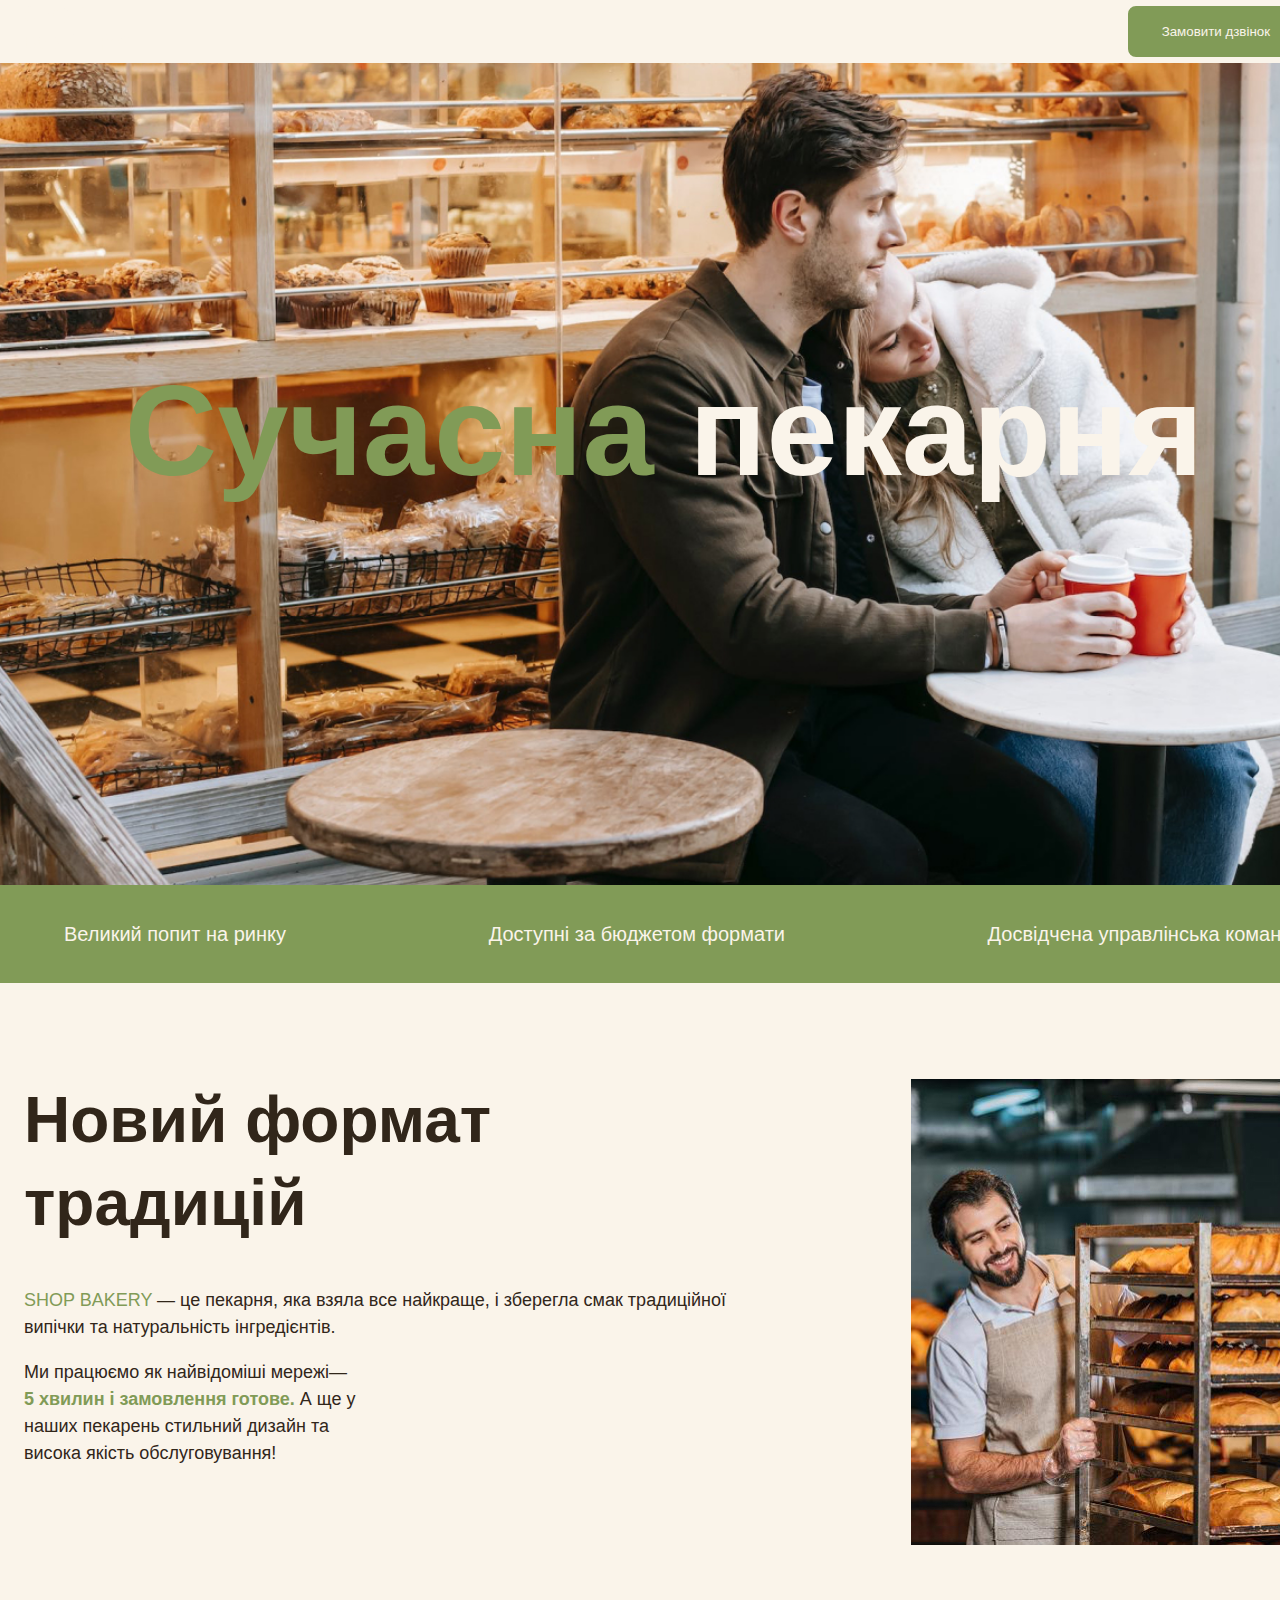
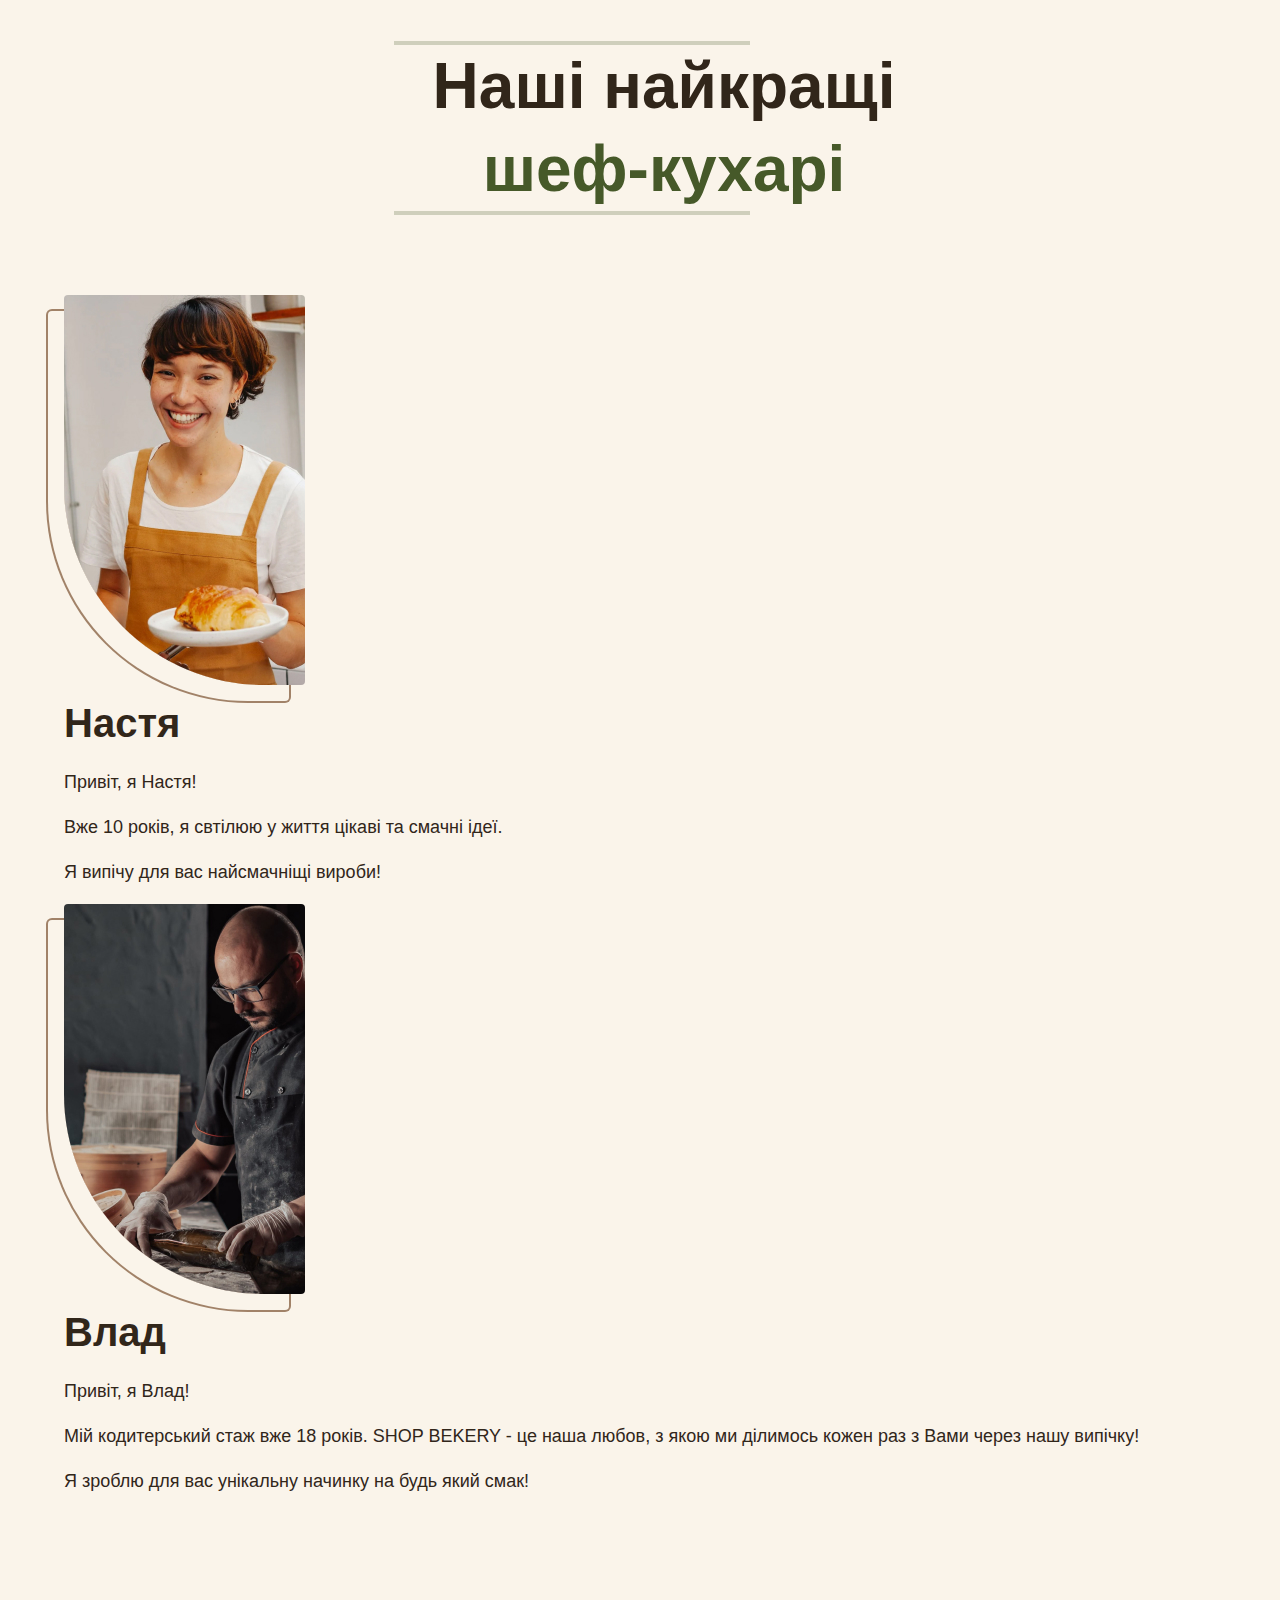
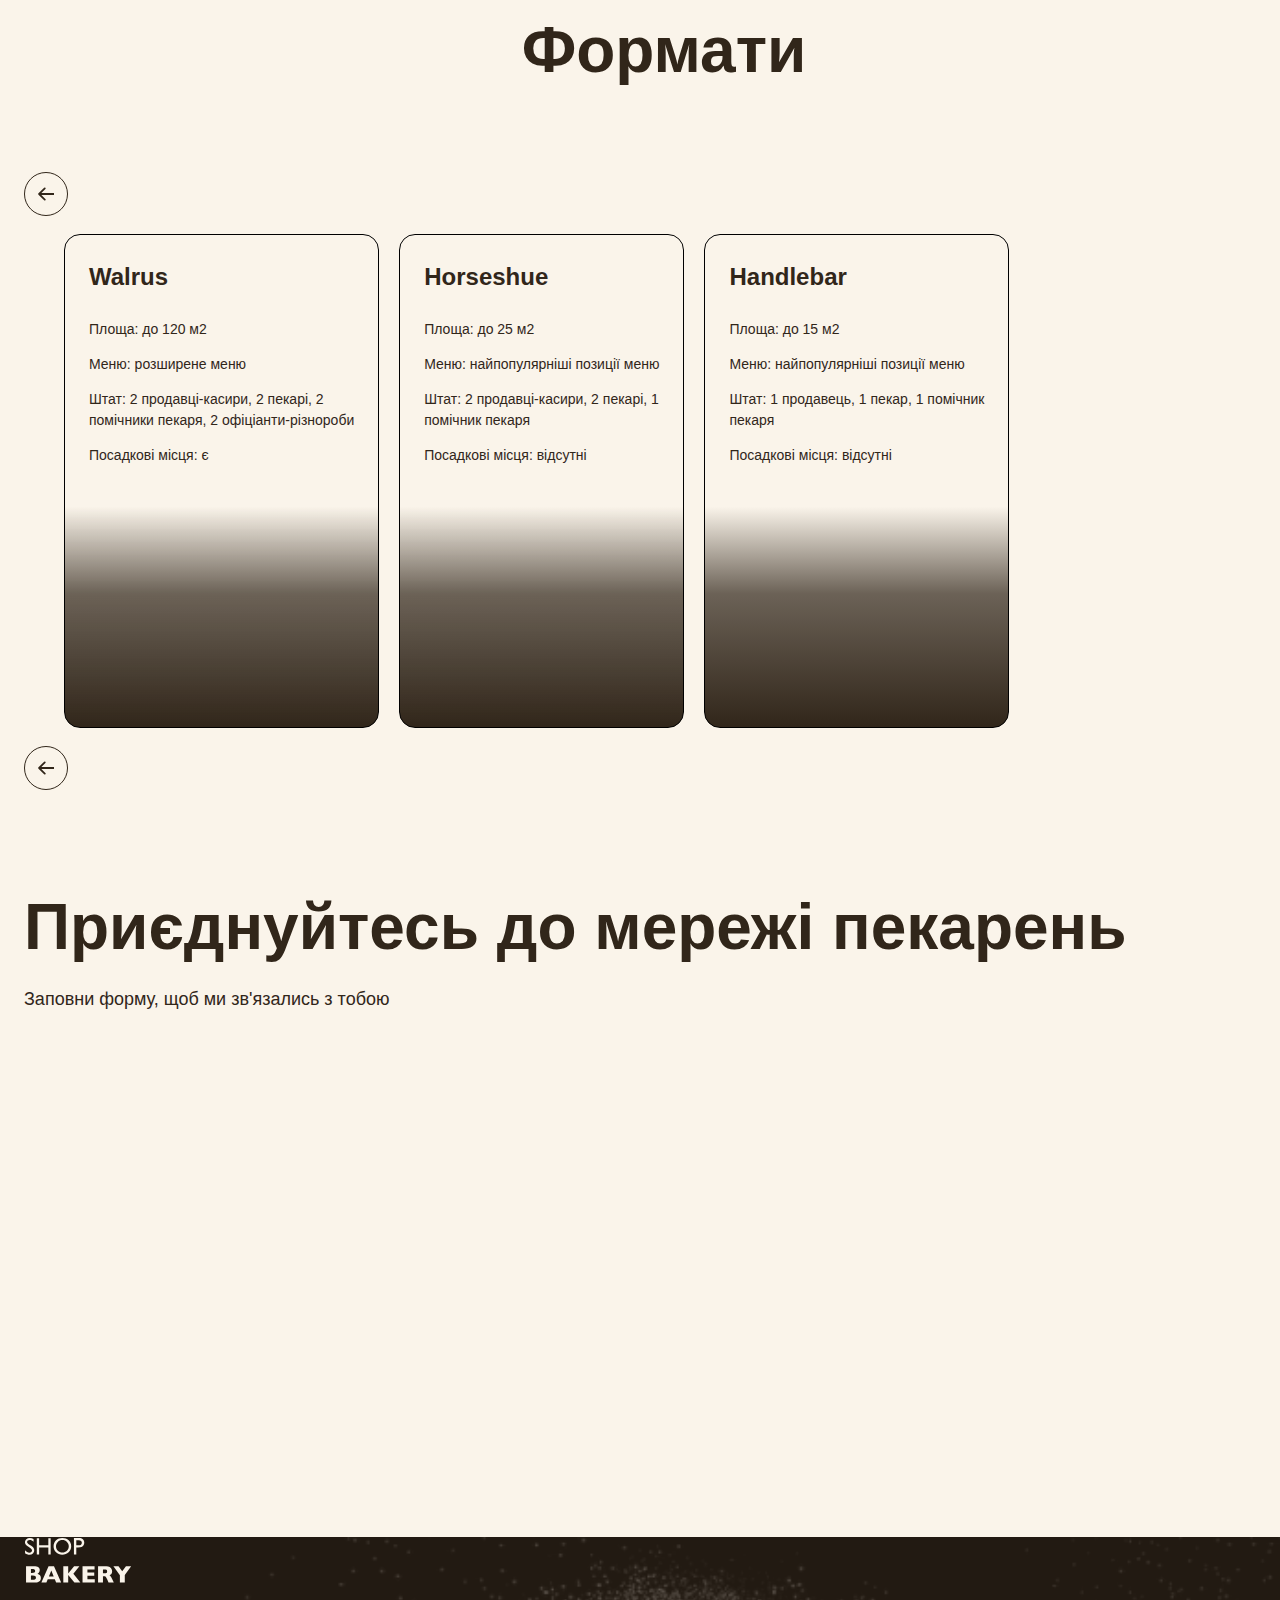
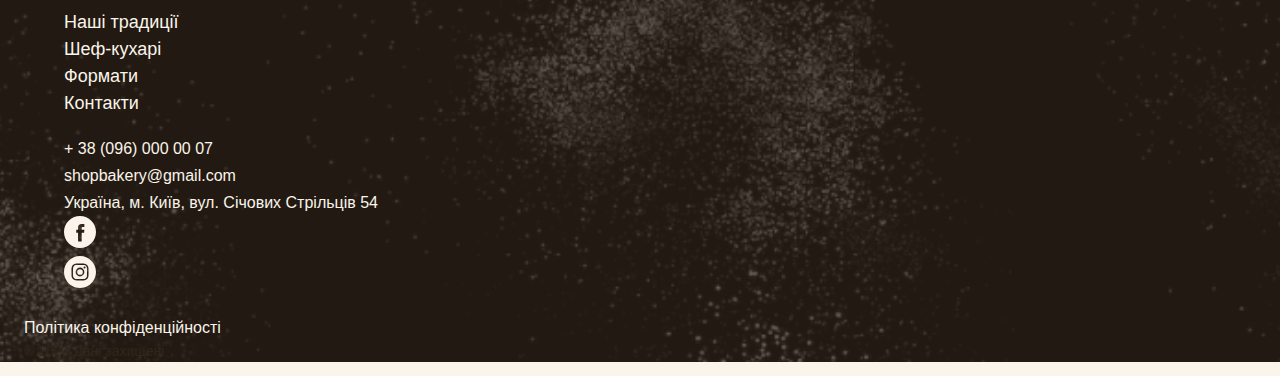
==== index.html @ dd164ccc "Ok" ====
<!DOCTYPE html>
<html lang="uk">
  <head>
    <meta charset="UTF-8" />
    <meta name="viewport" content="width=device-width, initial-scale=1.0" />
    <title>Сучасна пекарня</title>
    <link rel="stylesheet" href="css/styles.css" />
  </head>
  <body>
    <header>
      <div class="container">
        <div class="header-container">
          <nav class="header-nav">
            <a href="./index.html"
              ><img src="./images/logo.svg" alt="Логотип сучасної пекарні" />
            </a>
            <ul class="header-menu">
              <li>
                <a class="link" href="#section-traditions">Наші традиції</a>
              </li>
              <li>
                <a class="link" href="#chefs-section">Шеф-кухарі</a>
              </li>
              <li>
                <a class="link" href="#formats-section">Формати</a>
              </li>
              <li>
                <a class="link" href="#contacts-section">Контакти</a>
              </li>
            </ul>
          </nav>
          <button type="button" class="button">Замовити дзвінок</button>
        </div>
      </div>
    </header>
    <main>
      <section class="hero-section">
        <div class="container">
          <h1 class="hero-title">
            <span class="accent">Сучасна</span> пекарня
          </h1>
        </div>
      </section>
      <section class="adventages-section">
        <div class="container">
          <h2 class="visually-hidden">Наші переваги</h2>
          <ul class="adventages-list">
            <li class="adventages-item">Великий попит на ринку</li>
            <li class="adventages-item">Доступні за бюджетом формати</li>
            <li class="adventages-item">Досвідчена управлінська команда</li>
          </ul>
        </div>
      </section>
      <section class="traditions-section section" id="section-traditions">
        <div class="container">
          <div class="traditions-container">
            <div class="traditions-content">
              <h2 class="traditions-title section-title">
                Новий формат традицій
              </h2>
              <p class="traditions-text">
                <span class="uppercase">shop bakery</span> — це пекарня, яка
                взяла все найкраще, і зберегла смак традиційної випічки та
                натуральність інгредієнтів.
              </p>
              <p class="traditions-text limited">
                Ми працюємо як найвідоміші мережі—
                <span class="brand">5 хвилин і замовлення готове.</span>
                А ще у наших пекарень стильний дизайн та висока якість
                обслуговування!
              </p>
            </div>
            <img
              src="./images/bakery-man.jpg"
              alt="Чоловік пекар дивиться на батони із посмішкою"
            />
          </div>
        </div>
      </section>
      <section class="section" id="chef-section">
        <div class="container">
          <h2 class="chefs-title section-title centered">
            Наші найкращі<span class="accent"> шеф-кухарі</span>
          </h2>
          <ul>
            <li>
              <article>
                <img
                  class="chef-photo"
                  src="./images/Nastya-chef.jpg"
                  alt="Nastya chef"
                />
                <h3 class="chef-title">Настя</h3>
                <p>Привіт, я Настя!</p>
                <p>Вже 10 років, я свтілюю у життя цікаві та смачні ідеї.</p>
                <p>Я випічу для вас найсмачніщі вироби!</p>
              </article>
            </li>
            <li>
              <article>
                <img
                  class="chef-photo"
                  src="./images/Vlad-chef.jpg"
                  alt="Vlad chef"
                />
                <h3 class="chef-title">Влад</h3>
                <p>Привіт, я Влад!</p>
                <p>
                  Мій кодитерський стаж вже 18 років. SHOP BEKERY - це наша
                  любов, з якою ми ділимось кожен раз з Вами через нашу випічку!
                </p>
                <p>Я зроблю для вас унікальну начинку на будь який смак!</p>
              </article>
            </li>
          </ul>
        </div>
      </section>
      <section class="section" id="formats-section">
        <div class="container">
          <h2 class="formats-title section-title centered">Формати</h2>
          <button class="carousel-button" type="button">
            <svg width="16" height="16">
              <use href="./images/icons.svg#icon-Arrow-1"></use>
            </svg>
          </button>
          <ul class="formats-list">
            <li class="formats-item">
              <article class="format-card">
                <h3 class="format-title" lang="en">Walrus</h3>
                <div class="format-text">
                  <p>Площа: до 120 м2</p>
                  <p>Меню: розширене меню</p>
                  <p>
                    Штат: 2 продавці-касири, 2 пекарі, 2<br />
                    помічники пекаря, 2 офіціанти-різнороби
                  </p>
                  <p>Посадкові місця: є</p>
                </div>
              </article>
            </li>
            <li class="formats-item">
              <article class="format-card">
                <h3 class="format-title" lang="en">Horseshue</h3>
                <div class="format-text">
                  <p>Площа: до 25 м2</p>
                  <p>Меню: найпопулярніші позиції меню</p>
                  <p>
                    Штат: 2 продавці-касири, 2 пекарі, 1 <br />помічник пекаря
                  </p>
                  <p>Посадкові місця: відсутні</p>
                </div>
              </article>
            </li>
            <li class="formats-item">
              <article class="format-card">
                <h3 class="format-title" lang="en">Handlebar</h3>
                <div class="format-text">
                  <p>Площа: до 15 м2</p>
                  <p>Меню: найпопулярніші позиції меню</p>
                  <p>Штат: 1 продавець, 1 пекар, 1 помічник <br />пекаря</p>
                  <p>Посадкові місця: відсутні</p>
                </div>
              </article>
            </li>
          </ul>
          <button class="carousel-button" type="button">
            <svg width="16" height="16">
              <use href="./images/icons.svg#icon-Arrow-1"></use>
            </svg>
        </div>
      </section>
      <section class="section" id="contacts-section">
        <div class="container">
          <h2 class="contact-title section-title">
            Приєднуйтесь до мережі пекарень
          </h2>
          <p>Заповни форму, щоб ми зв'язались з тобою</p>
          <iframe
            src="https://www.google.com/maps/embed?pb=!1m18!1m12!1m3!1d2540.1634509688774!2d30.486402392447122!3d50.45668091367847!2m3!1f0!2f0!3f0!3m2!1i1024!2i768!4f13.1!3m3!1m2!1s0x40d4ce637c006b2d%3A0xaf86385f19996ff0!2z0LLRg9C70LjRhtGPINCh0ZbRh9C-0LLQuNGFINCh0YLRgNGW0LvRjNGG0ZbQsiwgNTQsINCa0LjRl9CyLCDQo9C60YDQsNC50L3QsCwgMDIwMDA!5e0!3m2!1sbg!2sbg!4v1732621398730!5m2!1sbg!2sbg"
            width="600"
            height="450"
            style="border: 0"
            allowfullscreen=""
            loading="lazy"
            referrerpolicy="no-referrer-when-downgrade"
          ></iframe>
        </div>
      </section>
    </main>
    <footer class="footer">
      <div class="container">
        <nav>
          <a href="#">
            <img src="./images/logo.svg" alt="Логотип сучасної пекарні" />
          </a>
          <ul>
            <li><a href="#" class="link">Наші традиції</a></li>
            <li><a href="#" class="link">Шеф-кухарі</a></li>
            <li><a href="#" class="link">Формати</a></li>
            <li><a href="#" class="link">Контакти</a></li>
          </ul>
        </nav>
        <address>
          <ul>
            <li>
              <a class="adress-link" href="tel:+380960000007"
                >+ 38 (096) 000 00 07</a
              >
            </li>
            <li>
              <a class="adress-link" href="mailto:shopbakery@gmail.com"
                >shopbakery@gmail.com</a
              >
            </li>
            <li>
              <a
                class="adress-link"
                href="https://g.co/kgs/G5UXUs2"
                target="_blank"
                >Україна, м. Київ, вул. Січових Стрільців 54</a
              >
            </li>
            <li>
              <a href="#">
                <svg class="adress-icon" width="32" height="32">
                  <use href="./images/icons.svg#icon-facebook"></use>
                </svg>
              </a>
            </li>
            <li>
              <a href="#">
                <svg class="adress-icon" width="32" height="32">
                  <use href="./images/icons.svg#icon-instagram"></use>
                </svg>
              </a>
            </li>
          </ul>
          <a class="adress-link" href="#" target="_blank"
            >Політика конфіденційності</a
          >
          <p class="adress-copyright">&copy; 2022 Дані захищені</p>
        </address>
      </div>
    </footer>
  </body>
</html>
---- css/styles.css ----
@font-face {
    font-display: swap;
    font-family: 'Poppins';
    font-style: normal;
    font-weight: 300;
    src: url('../fonts/poppins-v21-latin-300.woff2') format('woff2');
}

@font-face {
    font-display: swap;
    font-family: 'Poppins';
    font-style: normal;
    font-weight: 400;
    src: url('../fonts/poppins-v21-latin-regular.woff2') format('woff2');
}

@font-face {
    font-display: swap;
    font-family: 'Poppins';
    font-style: normal;
    font-weight: 600;
    src: url('../fonts/poppins-v21-latin-600.woff2') format('woff2');
}

@font-face {
    font-display: swap;
    font-family: 'Poppins';
    font-style: normal;
    font-weight: 900;
    src: url('../fonts/poppins-v21-latin-900.woff2') format('woff2');
}
:root {
    --color-primary-dark: #31261A;
    --color-primary-light: #FAF4EA;
    --color-secondary-dark: #A18268;
    --color-brand-normal: #819B57;
    --color-brand-dark: #465929;
    --color-brand-light: #CFCFBC;
    }

/* Base */
body {
    color: var(--color-primary-dark);
    background-color: var(--color-primary-light);
    font-family: 'Poppins', sans-serif;
    font-size: 18px;
    font-weight: 400;
    line-height: 1.5;
    margin: 0;
}
h1, h2, h3, h4, h5, h6, p {
    margin-top: 0;
}
address {
    font-style: normal;
}
ul {
    list-style-type: none;
}
.visually-hidden {
    position: absolute;
    left: -10000px;
    top: auto;
    width: 1px;
    height: 1px;
    overflow: hidden;
}
.section {
    padding: 48px 0;
}
.container {
    width: 100%;
    max-width: 1288px;
    margin: 0 auto;
    padding: 0 24px;
}
/* button */
.button {
    color: var(--color-primary-light);
    background-color: var(--color-brand-normal);
    border: 2px solid var(--color-brand-normal);
    border-radius: 8px;
    cursor: pointer;
    padding: 16px 32px;
}
.button:hover {
    color: var(--color-brand-dark);
    background-color: transparent;
}
/* link */
.link {
    color: var(--color-primary-light);
    text-decoration: none;
    }
.link:hover {
    color: var(--color-brand-normal);
    font-weight: 600;
}
/* Header*/
.header-container {
    display: flex;
    align-items: center;
    gap: 40px;
}
.header-nav {
    display: flex;
    align-items: center;
    flex-grow: 1;
    gap: 40px;
}
.header-menu {
    display: flex;
    gap: 64px;
    flex-grow: 1;
    justify-content: center;
}
/* hero section */
.hero-section {
    padding: 272px 0;
    background-image: url(../images/hero-section-background.jpg);
    background-repeat: no-repeat;
    background-position: center top;
    background-size: cover;
}
.hero-title {
    color: var(--color-primary-light);
    text-align: center;
    font-size: 128px;
    font-weight: 900;
}
.hero-title .accent {
    color: var(--color-brand-normal);
}
/* adventages section*/
.adventages-list {
    display: flex;
    justify-content: space-between;
    gap: 40px;
}
.adventages-item {
    font-size: 20px;
    font-weight: 300;
    color: var(--color-primary-light);
}
.adventages-section {
    background-color: var(--color-brand-normal);
    padding: 16px 0;
}
/* sections */
.section-title{
    font-size: 64px;
    font-weight: 900;
    line-height: 1.3;
}
.section-title.centered {
    text-align: center;
}
.section-title .accent {
 color: var(--color-brand-dark);
}
/* Tradition section */
.traditions-section {
    padding-top: 96px;
}
.traditions-container {
    display: flex;
    justify-content: space-between;
    gap: 40px;
}
.traditions-content {
    max-width: 710px;
}
.traditions-title {
    margin-bottom: 42px;
}
.traditions-text .uppercase {
    color: var(--color-brand-normal);
    text-transform: uppercase;
}
.traditions-text .brand {
    color: var(--color-brand-normal);
    font-weight: 600;
}
.traditions-text.limited {
    max-width: 335px;
}
/* chefs section */
.chef-title {
    margin-bottom: 16px;
    font-size: 40px;
    font-weight: 600;
}
.chefs-section {
    margin-bottom: 80px;
}
.chefs-title {
    max-width: 540px;
    margin: 0 auto 80px;
}
.chefs-title::before,
.chefs-title::after {
    display: block;
    width: 352px;
    border: 2px solid var(--color-brand-light);
    content: '';
}
.chef-photo {
    border-radius: 4px 4px 4px 200px;
    box-shadow: -16px 16px 0 0 var(--color-primary-light), -16px 16px 0 2px var(--color-secondary-dark);
}
/* fotmat section */
.formats-list {
    display: flex;
    gap: 20px;
}
.format-card {
    height: 444px;
    border: 1px solid black;
    background-image: linear-gradient(180deg, rgba(49, 38, 26, 0) 55.21%, rgba(49, 38, 26, 0.71) 72.92%, #31261A 100%);
    border-radius: 16px;
    padding: 24px;
}
.formats-title {
    margin-bottom: 80px;
}
.format-title {
    font-size: 24px;
    font-weight: 600;
}
.format-text {
    font-size: 14px;
    font-weight: 300;
}
/* carosel button */
.carousel-button {
    display: flex;
    align-items: center;
    justify-content: center;
    width: 44px;
    height: 44px;
    padding: 0;
    fill: var(--color-primary-dark);
    background-color: transparent;
    border-radius: 50%;
    border: 1px solid var(--color-primary-dark);
    cursor: pointer;
}
.carousel-button:hover {
    background-color: var(--color-primary-dark);
    fill: var(--color-primary-light);
}
/* Contact section */
.contact-title {
    margin-bottom: 16px;
}
/* Footer */
.adress-link {
    color: var(--color-primary-light);
    font-size: 16px;
    font-weight: 300;
    text-decoration: none;
}
.adress-link:hover {
    color: var(--color-brand-normal);
}
.adress-icon {
    fill: var(--color-primary-light);
}
.adress-icon:hover {
    fill: var(--color-secondary-dark);
}
.adress-copyright {
    font-size: 14px;
}
footer {
    background-image: url(../images/Footer-background.jpg);
    background-color: var(--color-primary-dark);
    background-repeat: no-repeat;
    background-position: center top;
    background-size: cover;
}
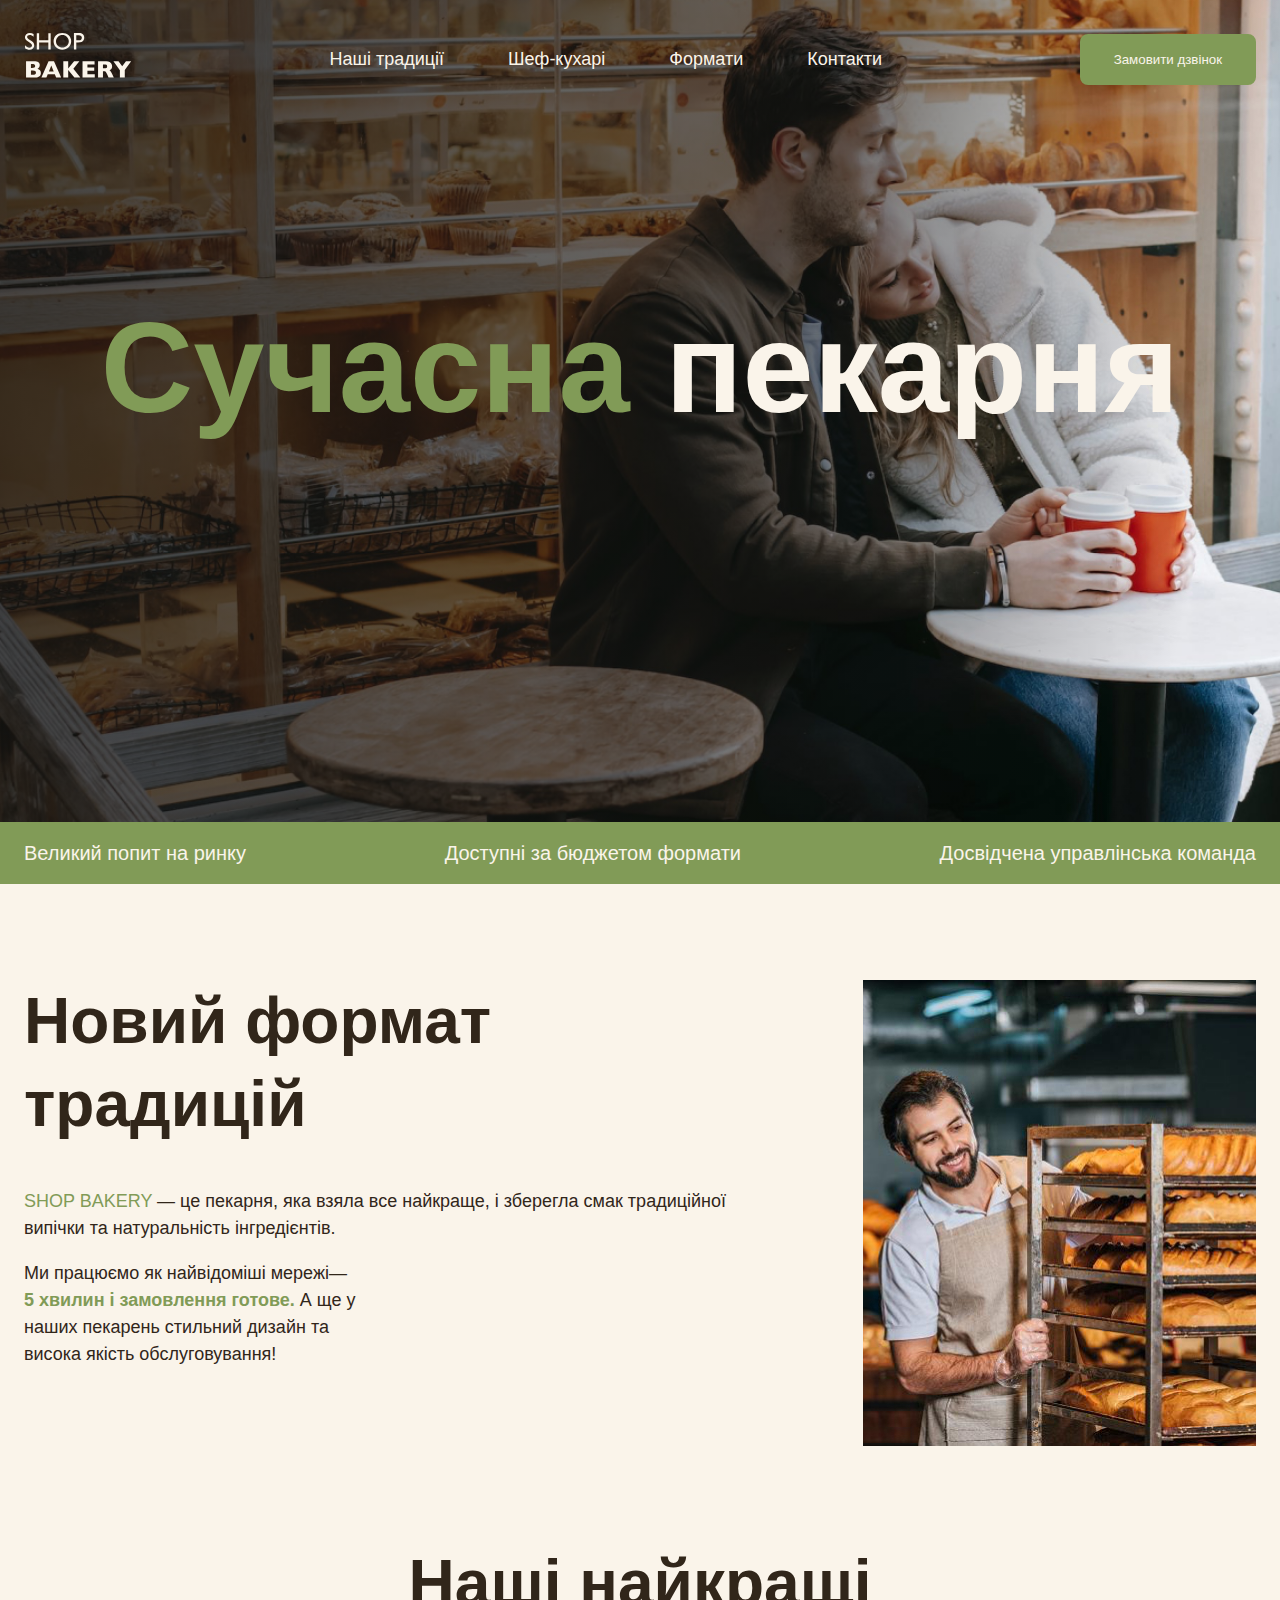
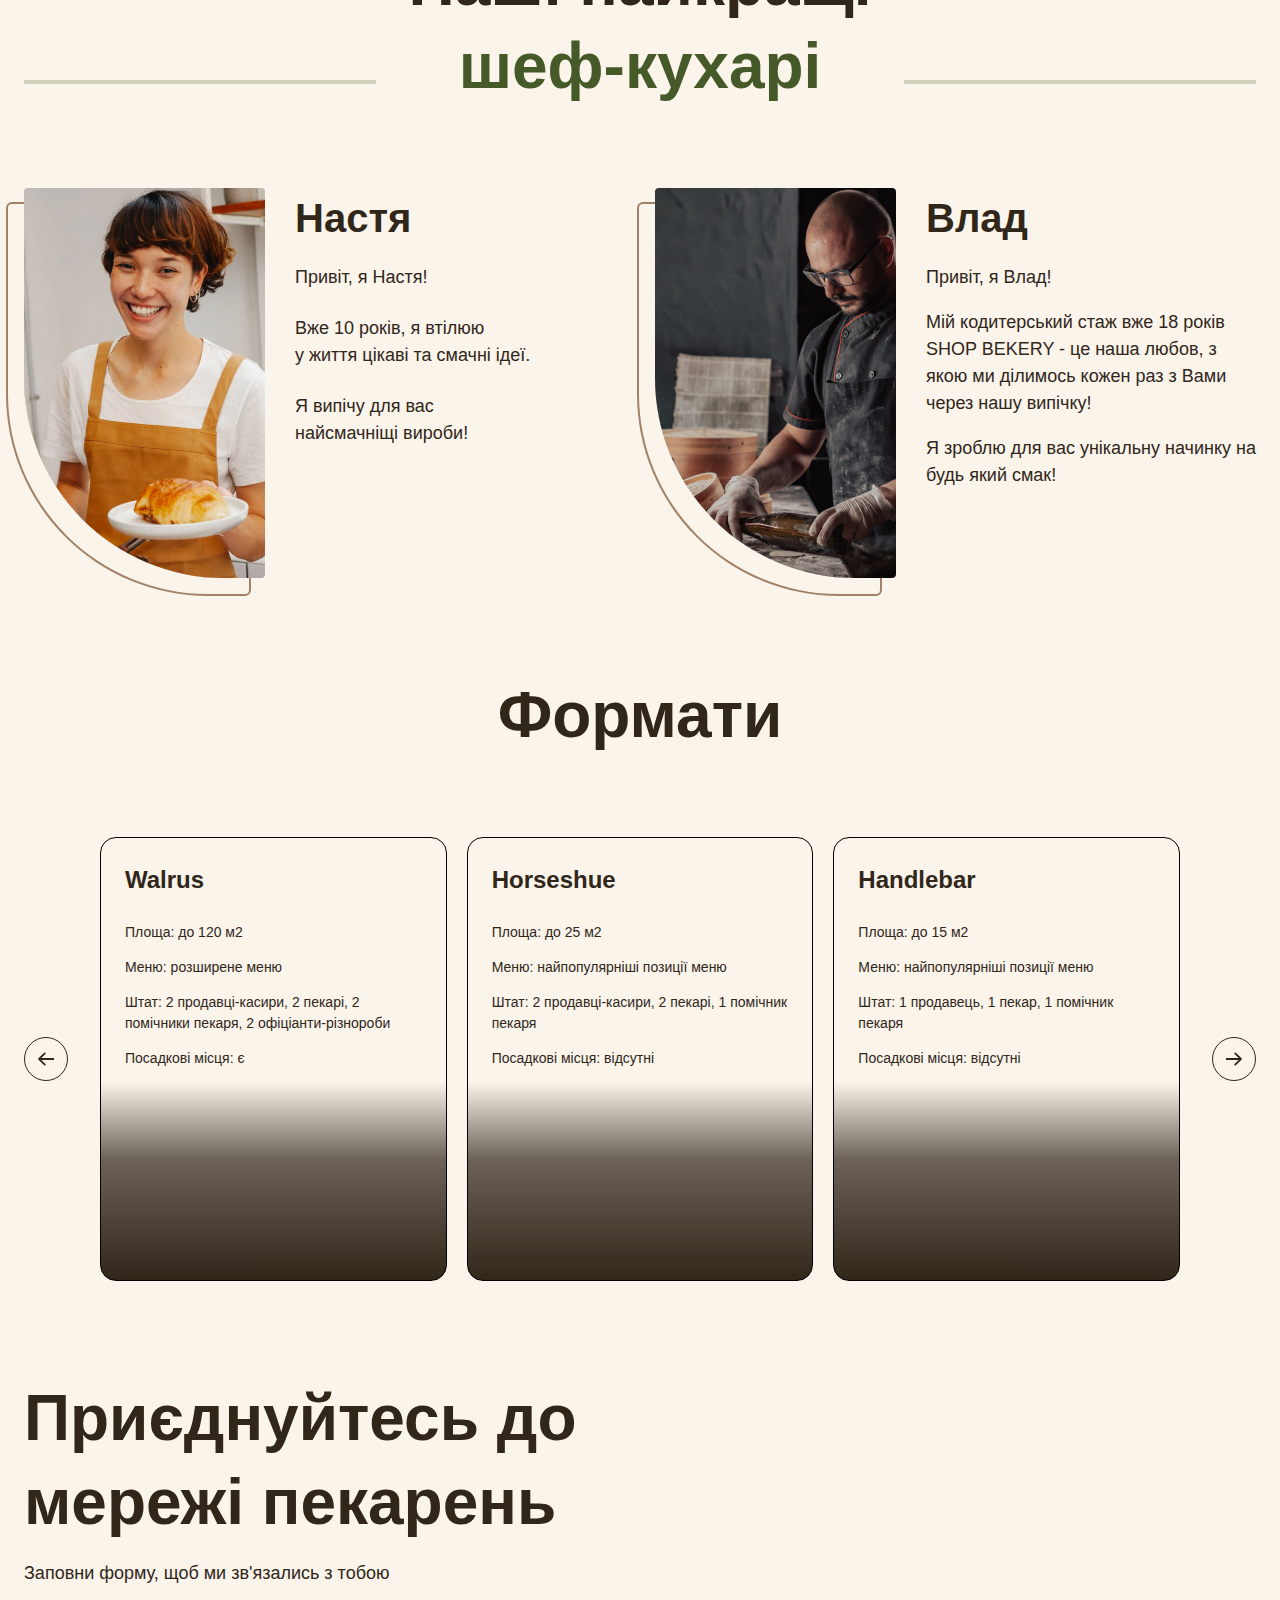
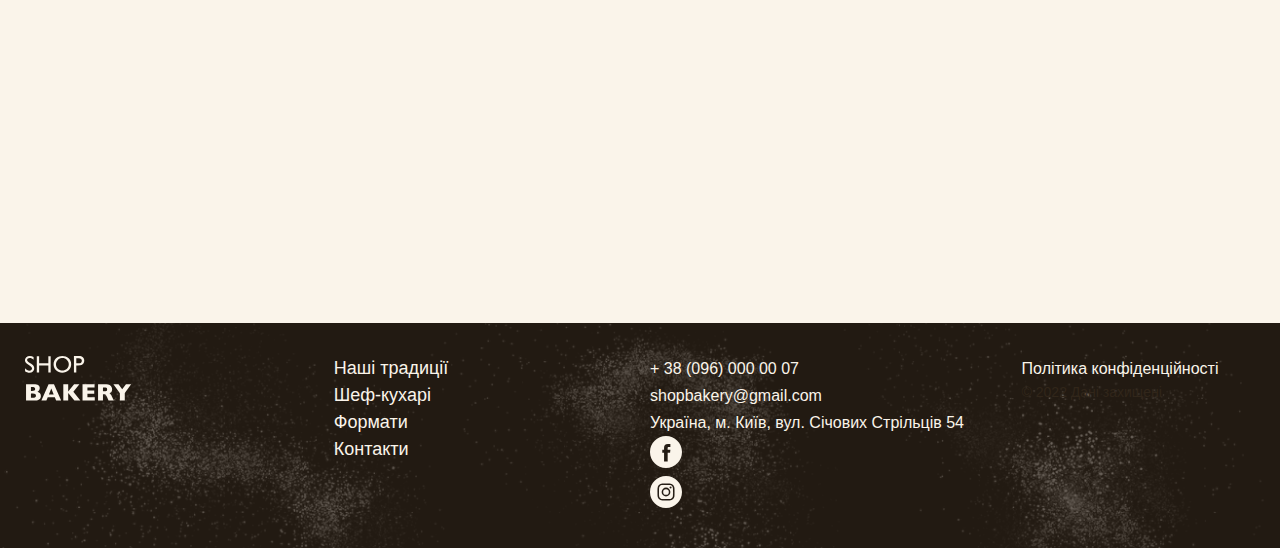
==== commit 0f08d8f4: "OK" ====
--- a/index.html
+++ b/index.html
@@ -7,13 +7,13 @@
     <link rel="stylesheet" href="css/styles.css" />
   </head>
   <body>
-    <header>
+    <header class="header">
       <div class="container">
         <div class="header-container">
           <nav class="header-nav">
             <a href="./index.html"
-              ><img src="./images/logo.svg" alt="Логотип сучасної пекарні" />
-            </a>
+              ><img src="./images/logo.svg" alt="Логотип сучасної пекарні"
+            /></a>
             <ul class="header-menu">
               <li>
                 <a class="link" href="#section-traditions">Наші традиції</a>
@@ -29,7 +29,9 @@
               </li>
             </ul>
           </nav>
-          <button type="button" class="button">Замовити дзвінок</button>
+          <button type="button modal-btn-open" class="button">
+            Замовити дзвінок
+          </button>
         </div>
       </div>
     </header>
@@ -80,167 +82,198 @@
       <section class="section" id="chef-section">
         <div class="container">
           <h2 class="chefs-title section-title centered">
-            Наші найкращі<span class="accent"> шеф-кухарі</span>
+            Наші найкращі<br /><span class="accent"> шеф-кухарі</span>
           </h2>
-          <ul>
-            <li>
-              <article>
+          <ul class="chef-list">
+            <li class="chefs-item">
+              <article class="chef-card">
                 <img
                   class="chef-photo"
                   src="./images/Nastya-chef.jpg"
                   alt="Nastya chef"
                 />
-                <h3 class="chef-title">Настя</h3>
-                <p>Привіт, я Настя!</p>
-                <p>Вже 10 років, я свтілюю у життя цікаві та смачні ідеї.</p>
-                <p>Я випічу для вас найсмачніщі вироби!</p>
+                <div>
+                  <h3 class="chef-title">Настя</h3>
+                  <div class="chef-text">
+                    <p>Привіт, я Настя!</p>
+                    <p>
+                      Вже 10 років, я втілюю<br />
+                      у життя цікаві та смачні ідеї.
+                    </p>
+                    <p>
+                      Я випічу для вас<br />
+                      найсмачніщі вироби!
+                    </p>
+                  </div>
+                </div>
               </article>
             </li>
-            <li>
-              <article>
+            <li class="chefs-item">
+              <article class="chef-card">
                 <img
                   class="chef-photo"
                   src="./images/Vlad-chef.jpg"
                   alt="Vlad chef"
                 />
-                <h3 class="chef-title">Влад</h3>
-                <p>Привіт, я Влад!</p>
-                <p>
-                  Мій кодитерський стаж вже 18 років. SHOP BEKERY - це наша
-                  любов, з якою ми ділимось кожен раз з Вами через нашу випічку!
-                </p>
-                <p>Я зроблю для вас унікальну начинку на будь який смак!</p>
-              </article>
-            </li>
-          </ul>
-        </div>
-      </section>
-      <section class="section" id="formats-section">
-        <div class="container">
-          <h2 class="formats-title section-title centered">Формати</h2>
-          <button class="carousel-button" type="button">
-            <svg width="16" height="16">
-              <use href="./images/icons.svg#icon-Arrow-1"></use>
-            </svg>
-          </button>
-          <ul class="formats-list">
-            <li class="formats-item">
-              <article class="format-card">
-                <h3 class="format-title" lang="en">Walrus</h3>
-                <div class="format-text">
-                  <p>Площа: до 120 м2</p>
-                  <p>Меню: розширене меню</p>
-                  <p>
-                    Штат: 2 продавці-касири, 2 пекарі, 2<br />
-                    помічники пекаря, 2 офіціанти-різнороби
+                <div>
+                  <h3 class="chef-title">Влад</h3>
+                  <p>Привіт, я Влад!</p>
+                  <p class="chef-text">
+                    Мій кодитерський стаж вже 18 років SHOP BEKERY - це наша
+                    любов, з якою ми ділимось кожен раз з Вами через нашу
+                    випічку!
                   </p>
-                  <p>Посадкові місця: є</p>
-                </div>
-              </article>
-            </li>
-            <li class="formats-item">
-              <article class="format-card">
-                <h3 class="format-title" lang="en">Horseshue</h3>
-                <div class="format-text">
-                  <p>Площа: до 25 м2</p>
-                  <p>Меню: найпопулярніші позиції меню</p>
-                  <p>
-                    Штат: 2 продавці-касири, 2 пекарі, 1 <br />помічник пекаря
-                  </p>
-                  <p>Посадкові місця: відсутні</p>
-                </div>
-              </article>
-            </li>
-            <li class="formats-item">
-              <article class="format-card">
-                <h3 class="format-title" lang="en">Handlebar</h3>
-                <div class="format-text">
-                  <p>Площа: до 15 м2</p>
-                  <p>Меню: найпопулярніші позиції меню</p>
-                  <p>Штат: 1 продавець, 1 пекар, 1 помічник <br />пекаря</p>
-                  <p>Посадкові місця: відсутні</p>
+                  <p>Я зроблю для вас унікальну начинку на будь який смак!</p>
                 </div>
               </article>
             </li>
           </ul>
-          <button class="carousel-button" type="button">
-            <svg width="16" height="16">
-              <use href="./images/icons.svg#icon-Arrow-1"></use>
-            </svg>
-        </div>
-      </section>
-      <section class="section" id="contacts-section">
-        <div class="container">
-          <h2 class="contact-title section-title">
-            Приєднуйтесь до мережі пекарень
-          </h2>
-          <p>Заповни форму, щоб ми зв'язались з тобою</p>
-          <iframe
-            src="https://www.google.com/maps/embed?pb=!1m18!1m12!1m3!1d2540.1634509688774!2d30.486402392447122!3d50.45668091367847!2m3!1f0!2f0!3f0!3m2!1i1024!2i768!4f13.1!3m3!1m2!1s0x40d4ce637c006b2d%3A0xaf86385f19996ff0!2z0LLRg9C70LjRhtGPINCh0ZbRh9C-0LLQuNGFINCh0YLRgNGW0LvRjNGG0ZbQsiwgNTQsINCa0LjRl9CyLCDQo9C60YDQsNC50L3QsCwgMDIwMDA!5e0!3m2!1sbg!2sbg!4v1732621398730!5m2!1sbg!2sbg"
-            width="600"
-            height="450"
-            style="border: 0"
-            allowfullscreen=""
-            loading="lazy"
-            referrerpolicy="no-referrer-when-downgrade"
-          ></iframe>
+        </div>
+      </section>
+      <section class="section" id="formats-section">
+        <div class="container">
+          <h2 class="formats-title section-title centered">Формати</h2>
+          <div class="formats-cotainer">
+            <button class="carousel-button" type="button">
+              <svg width="16" height="16">
+                <use href="./images/icons.svg#icon-Arrow-1"></use>
+              </svg>
+            </button>
+            <ul class="formats-list">
+              <li class="formats-item">
+                <article class="format-card">
+                  <h3 class="format-title" lang="en">Walrus</h3>
+                  <div class="format-text">
+                    <p>Площа: до 120 м2</p>
+                    <p>Меню: розширене меню</p>
+                    <p>
+                      Штат: 2 продавці-касири, 2 пекарі, 2 помічники пекаря, 2
+                      офіціанти-різнороби
+                    </p>
+                    <p>Посадкові місця: є</p>
+                  </div>
+                </article>
+              </li>
+              <li class="formats-item">
+                <article class="format-card">
+                  <h3 class="format-title" lang="en">Horseshue</h3>
+                  <div class="format-text">
+                    <p>Площа: до 25 м2</p>
+                    <p>Меню: найпопулярніші позиції меню</p>
+                    <p>Штат: 2 продавці-касири, 2 пекарі, 1 помічник пекаря</p>
+                    <p>Посадкові місця: відсутні</p>
+                  </div>
+                </article>
+              </li>
+              <li class="formats-item">
+                <article class="format-card">
+                  <h3 class="format-title" lang="en">Handlebar</h3>
+                  <div class="format-text">
+                    <p>Площа: до 15 м2</p>
+                    <p>Меню: найпопулярніші позиції меню</p>
+                    <p>Штат: 1 продавець, 1 пекар, 1 помічник пекаря</p>
+                    <p>Посадкові місця: відсутні</p>
+                  </div>
+                </article>
+              </li>
+            </ul>
+            <button class="carousel-button next" type="button">
+              <svg width="16" height="16">
+                <use href="./images/icons.svg#icon-Arrow-1"></use>
+              </svg>
+            </button>
+          </div>
+        </div>
+      </section>
+      <section class="contact-section section" id="contacts-section">
+        <div class="container">
+          <div class="contact-container">
+            <div class="contact-form">
+              <h2 class="contact-title section-title">
+                Приєднуйтесь до мережі пекарень
+              </h2>
+              <p>Заповни форму, щоб ми зв'язались з тобою</p>
+            </div>
+            <iframe
+              class="contact-map"
+              src="https://www.google.com/maps/embed?pb=!1m18!1m12!1m3!1d2540.1634509688774!2d30.486402392447122!3d50.45668091367847!2m3!1f0!2f0!3f0!3m2!1i1024!2i768!4f13.1!3m3!1m2!1s0x40d4ce637c006b2d%3A0xaf86385f19996ff0!2z0LLRg9C70LjRhtGPINCh0ZbRh9C-0LLQuNGFINCh0YLRgNGW0LvRjNGG0ZbQsiwgNTQsINCa0LjRl9CyLCDQo9C60YDQsNC50L3QsCwgMDIwMDA!5e0!3m2!1sbg!2sbg!4v1732621398730!5m2!1sbg!2sbg"
+              width="600"
+              height="450"
+              style="border: 0"
+              allowfullscreen=""
+              loading="lazy"
+              referrerpolicy="no-referrer-when-downgrade"
+            ></iframe>
+          </div>
         </div>
       </section>
     </main>
     <footer class="footer">
       <div class="container">
-        <nav>
-          <a href="#">
-            <img src="./images/logo.svg" alt="Логотип сучасної пекарні" />
-          </a>
-          <ul>
-            <li><a href="#" class="link">Наші традиції</a></li>
-            <li><a href="#" class="link">Шеф-кухарі</a></li>
-            <li><a href="#" class="link">Формати</a></li>
-            <li><a href="#" class="link">Контакти</a></li>
-          </ul>
-        </nav>
-        <address>
-          <ul>
-            <li>
-              <a class="adress-link" href="tel:+380960000007"
-                >+ 38 (096) 000 00 07</a
+        <div class="footer-container">
+          <nav class="footer-nav">
+            <div class="footer-logo">
+              <a href="#">
+                <img src="./images/logo.svg" alt="Логотип сучасної пекарні" />
+              </a>
+            </div>
+            <ul class="footer-menu">
+              <li><a href="#" class="link">Наші традиції</a></li>
+              <li><a href="#" class="link">Шеф-кухарі</a></li>
+              <li><a href="#" class="link">Формати</a></li>
+              <li><a href="#" class="link">Контакти</a></li>
+            </ul>
+          </nav>
+          <address class="footer-adress">
+            <ul class="adress-list">
+              <li>
+                <a class="adress-link" href="tel:+380960000007"
+                  >+ 38 (096) 000 00 07</a
+                >
+              </li>
+              <li>
+                <a class="adress-link" href="mailto:shopbakery@gmail.com"
+                  >shopbakery@gmail.com</a
+                >
+              </li>
+              <li>
+                <a
+                  class="adress-link"
+                  href="https://g.co/kgs/G5UXUs2"
+                  target="_blank"
+                  >Україна, м. Київ, вул. Січових Стрільців 54</a
+                >
+              </li>
+              <li>
+                <a href="#">
+                  <svg class="adress-icon" width="32" height="32">
+                    <use href="./images/icons.svg#icon-facebook"></use>
+                  </svg>
+                </a>
+              </li>
+              <li>
+                <a href="#">
+                  <svg class="adress-icon" width="32" height="32">
+                    <use href="./images/icons.svg#icon-instagram"></use>
+                  </svg>
+                </a>
+              </li>
+            </ul>
+            <div class="adress-info">
+              <a class="adress-link" href="#" target="_blank"
+                >Політика конфіденційності</a
               >
-            </li>
-            <li>
-              <a class="adress-link" href="mailto:shopbakery@gmail.com"
-                >shopbakery@gmail.com</a
-              >
-            </li>
-            <li>
-              <a
-                class="adress-link"
-                href="https://g.co/kgs/G5UXUs2"
-                target="_blank"
-                >Україна, м. Київ, вул. Січових Стрільців 54</a
-              >
-            </li>
-            <li>
-              <a href="#">
-                <svg class="adress-icon" width="32" height="32">
-                  <use href="./images/icons.svg#icon-facebook"></use>
-                </svg>
-              </a>
-            </li>
-            <li>
-              <a href="#">
-                <svg class="adress-icon" width="32" height="32">
-                  <use href="./images/icons.svg#icon-instagram"></use>
-                </svg>
-              </a>
-            </li>
-          </ul>
-          <a class="adress-link" href="#" target="_blank"
-            >Політика конфіденційності</a
-          >
-          <p class="adress-copyright">&copy; 2022 Дані захищені</p>
-        </address>
+              <p class="adress-copyright">&copy; 2022 Дані захищені</p>
+            </div>
+          </address>
+        </div>
       </div>
     </footer>
+    <div class="backdrop is-hidden">
+      <div class="modal">
+        <button class="modal-btn-close" type="button">Close</button>
+      </div>
+    </div>
+    <script src="#"></script>
   </body>
 </html>
--- a/css/styles.css
+++ b/css/styles.css
@@ -29,6 +29,7 @@
     font-weight: 900;
     src: url('../fonts/poppins-v21-latin-900.woff2') format('woff2');
 }
+
 :root {
     --color-primary-dark: #31261A;
     --color-primary-light: #FAF4EA;
@@ -39,6 +40,12 @@
     }
 
 /* Base */
+*,
+*::before,
+*::after {
+    box-sizing: border-box;
+}
+
 body {
     color: var(--color-primary-dark);
     background-color: var(--color-primary-light);
@@ -48,15 +55,25 @@
     line-height: 1.5;
     margin: 0;
 }
+
 h1, h2, h3, h4, h5, h6, p {
     margin-top: 0;
 }
+
+a {
+    display: inline-block;
+}
+
 address {
     font-style: normal;
 }
+
 ul {
     list-style-type: none;
-}
+    padding: 0;
+    margin: 0;
+}
+
 .visually-hidden {
     position: absolute;
     left: -10000px;
@@ -65,15 +82,18 @@
     height: 1px;
     overflow: hidden;
 }
+
 .section {
     padding: 48px 0;
 }
+
 .container {
     width: 100%;
     max-width: 1288px;
     margin: 0 auto;
     padding: 0 24px;
 }
+
 /* button */
 .button {
     color: var(--color-primary-light);
@@ -83,154 +103,247 @@
     cursor: pointer;
     padding: 16px 32px;
 }
+
 .button:hover {
     color: var(--color-brand-dark);
     background-color: transparent;
 }
+
 /* link */
 .link {
     color: var(--color-primary-light);
     text-decoration: none;
-    }
+    transition: color 0.3s;
+}
+
 .link:hover {
     color: var(--color-brand-normal);
-    font-weight: 600;
-}
+}
+
 /* Header*/
+.header {
+    position: absolute;
+    top: 0;
+    left: 0;
+    width: 100%;
+    padding-top: 32px;
+}
+
 .header-container {
     display: flex;
     align-items: center;
     gap: 40px;
 }
+
 .header-nav {
     display: flex;
     align-items: center;
     flex-grow: 1;
     gap: 40px;
 }
+
 .header-menu {
     display: flex;
     gap: 64px;
     flex-grow: 1;
     justify-content: center;
 }
+
 /* hero section */
 .hero-section {
     padding: 272px 0;
-    background-image: url(../images/hero-section-background.jpg);
+    background-image: linear-gradient(102.76deg, rgba(18, 18, 17, 0.78) 2.03%, rgba(18, 18, 17, 0.6) 58.46%, rgba(18, 18, 17, 0) 90.36%), url(../images/hero-section-background.jpg);
     background-repeat: no-repeat;
     background-position: center top;
     background-size: cover;
 }
+
 .hero-title {
     color: var(--color-primary-light);
     text-align: center;
     font-size: 128px;
     font-weight: 900;
 }
+
 .hero-title .accent {
     color: var(--color-brand-normal);
 }
+
 /* adventages section*/
 .adventages-list {
     display: flex;
     justify-content: space-between;
     gap: 40px;
 }
+
 .adventages-item {
     font-size: 20px;
     font-weight: 300;
     color: var(--color-primary-light);
 }
+
 .adventages-section {
     background-color: var(--color-brand-normal);
     padding: 16px 0;
 }
+
 /* sections */
 .section-title{
     font-size: 64px;
     font-weight: 900;
     line-height: 1.3;
 }
+
 .section-title.centered {
     text-align: center;
 }
+
 .section-title .accent {
  color: var(--color-brand-dark);
 }
+
 /* Tradition section */
 .traditions-section {
     padding-top: 96px;
 }
+
 .traditions-container {
     display: flex;
     justify-content: space-between;
     gap: 40px;
 }
+
 .traditions-content {
     max-width: 710px;
 }
+
 .traditions-title {
     margin-bottom: 42px;
 }
+
 .traditions-text .uppercase {
     color: var(--color-brand-normal);
     text-transform: uppercase;
 }
+
 .traditions-text .brand {
     color: var(--color-brand-normal);
     font-weight: 600;
 }
+
 .traditions-text.limited {
     max-width: 335px;
 }
+
 /* chefs section */
+.chefs-title {
+    position: relative;
+    margin: 0 auto 80px;
+}
+
+.chefs-title::before,
+.chefs-title::after {
+    position: absolute;
+    bottom: 24px;
+    width: 352px;
+    border: 2px solid var(--color-brand-light);
+    content: '';
+}
+
+.chefs-title::before {
+    left: 0; 
+}
+
+.chefs-title::after {
+    right: 0;
+}
+
+.chef-list {
+    display: flex;
+    flex-wrap: wrap;
+    gap: 40px 30px;
+}
+
+.chefs-item {
+    flex-basis: calc((100% - 30px ) / 2);
+}
+
 .chef-title {
     margin-bottom: 16px;
     font-size: 40px;
     font-weight: 600;
 }
+
+.chef-text p {
+    margin-bottom: 24px;
+}
+
+.chef-text p:last-child {
+    margin-bottom: 0;
+}
+
 .chefs-section {
     margin-bottom: 80px;
 }
-.chefs-title {
-    max-width: 540px;
+
+.chefs-title { 
     margin: 0 auto 80px;
 }
-.chefs-title::before,
-.chefs-title::after {
-    display: block;
-    width: 352px;
-    border: 2px solid var(--color-brand-light);
-    content: '';
-}
+
+.chef-card {
+    display: flex;
+    gap: 30px;
+}
+
 .chef-photo {
     border-radius: 4px 4px 4px 200px;
     box-shadow: -16px 16px 0 0 var(--color-primary-light), -16px 16px 0 2px var(--color-secondary-dark);
 }
-/* fotmat section */
+
+/* format section */
+.formats-cotainer {
+    display: flex;
+    gap: 32px;
+    align-items: center;
+}
+
 .formats-list {
     display: flex;
+    flex-wrap: wrap;
     gap: 20px;
 }
+
+.formats-item {
+    flex-basis: calc((100% - 40px) /3 );
+}
+
 .format-card {
     height: 444px;
+    padding: 24px;
     border: 1px solid black;
     background-image: linear-gradient(180deg, rgba(49, 38, 26, 0) 55.21%, rgba(49, 38, 26, 0.71) 72.92%, #31261A 100%);
     border-radius: 16px;
-    padding: 24px;
-}
+}
+
+.format-card:hover {
+    transform: scale(1.05);
+    transition: transform 0.3s;
+}
+
 .formats-title {
     margin-bottom: 80px;
 }
+
 .format-title {
     font-size: 24px;
     font-weight: 600;
 }
+
 .format-text {
     font-size: 14px;
     font-weight: 300;
 }
+
 /* carosel button */
 .carousel-button {
     display: flex;
@@ -241,41 +354,151 @@
     padding: 0;
     fill: var(--color-primary-dark);
     background-color: transparent;
+    flex-shrink: 0;
     border-radius: 50%;
     border: 1px solid var(--color-primary-dark);
     cursor: pointer;
 }
+
 .carousel-button:hover {
     background-color: var(--color-primary-dark);
     fill: var(--color-primary-light);
 }
+
+.carousel-button.next {
+    transform: rotate(180deg);
+}
+
 /* Contact section */
+.contact-section {
+    padding-bottom: 96px;
+}
+
+.contact-container {
+    display: flex;
+    gap: 32px;
+}
+
 .contact-title {
     margin-bottom: 16px;
 }
+
+.contact-map {
+    flex-shrink: 0;
+    border: none;
+    border-radius: 16px;
+}
+
 /* Footer */
+.footer {
+    padding: 32px 0;
+    position: relative;
+    background-image: url(../images/Footer-background.jpg);
+    background-color: var(--color-primary-dark);
+    background-repeat: no-repeat;
+    background-position: center top;
+    background-size: cover;
+}
+
+.footer::before,
+.footer::after {
+    position: absolute;
+    bottom: 0;
+    background-repeat: no-repeat;
+}
+
+.footer::before {
+    width: 180px;
+    height: 120px;
+    left: 0;
+    background-image: url(../images/Decor-bread-small.png);
+    content: '';
+}
+
+.footer::after {
+    width: 380px;
+    height: 190px;
+    right: 0;
+    background-image: url(../images/Decor-bread-large.png);
+    content: '';
+}
+
+.footer-container {
+    display: flex;
+    gap: 20px;
+}
+
+.footer-nav,
+.footer-adress {
+    display: flex;
+    flex-basis: 50%;
+    gap: 20px;
+}
+
+.footer-logo, 
+.footer-menu {
+    flex-grow: 1;
+}
+
+.adress-list, .adress-info {
+    flex-grow: 1;
+}
+
 .adress-link {
     color: var(--color-primary-light);
     font-size: 16px;
     font-weight: 300;
     text-decoration: none;
 }
+
 .adress-link:hover {
     color: var(--color-brand-normal);
 }
+
 .adress-icon {
     fill: var(--color-primary-light);
 }
+
 .adress-icon:hover {
     fill: var(--color-secondary-dark);
 }
+
 .adress-copyright {
     font-size: 14px;
 }
-footer {
-    background-image: url(../images/Footer-background.jpg);
-    background-color: var(--color-primary-dark);
-    background-repeat: no-repeat;
-    background-position: center top;
-    background-size: cover;
+
+/* Modal */
+.backdrop {
+    position: fixed;
+    top: 0;
+    left: 0;
+    right: 0;
+    bottom: 0;
+    display: flex;
+    align-items: center;
+    justify-content: center;
+    padding: 20px 0;
+    background: rgba(0, 0, 0, 0.5);
+    transition: opacity 0.3s visibility 0.3s;
+}
+.modal {
+    position: relative;
+    width: 100%;
+    max-width: 880px;
+    height: 100%;
+    max-height: 880px;
+    background-color: var(--color-primary-light);
+    border-radius: 32px;
+}
+
+.backdrop.is-hidden {
+    opacity: 0;
+    visibility: hidden;
+    pointer-events: none;
+}
+
+.modal-btn-close {
+    position: absolute;
+    top: 40px;
+    right: 40px;
 }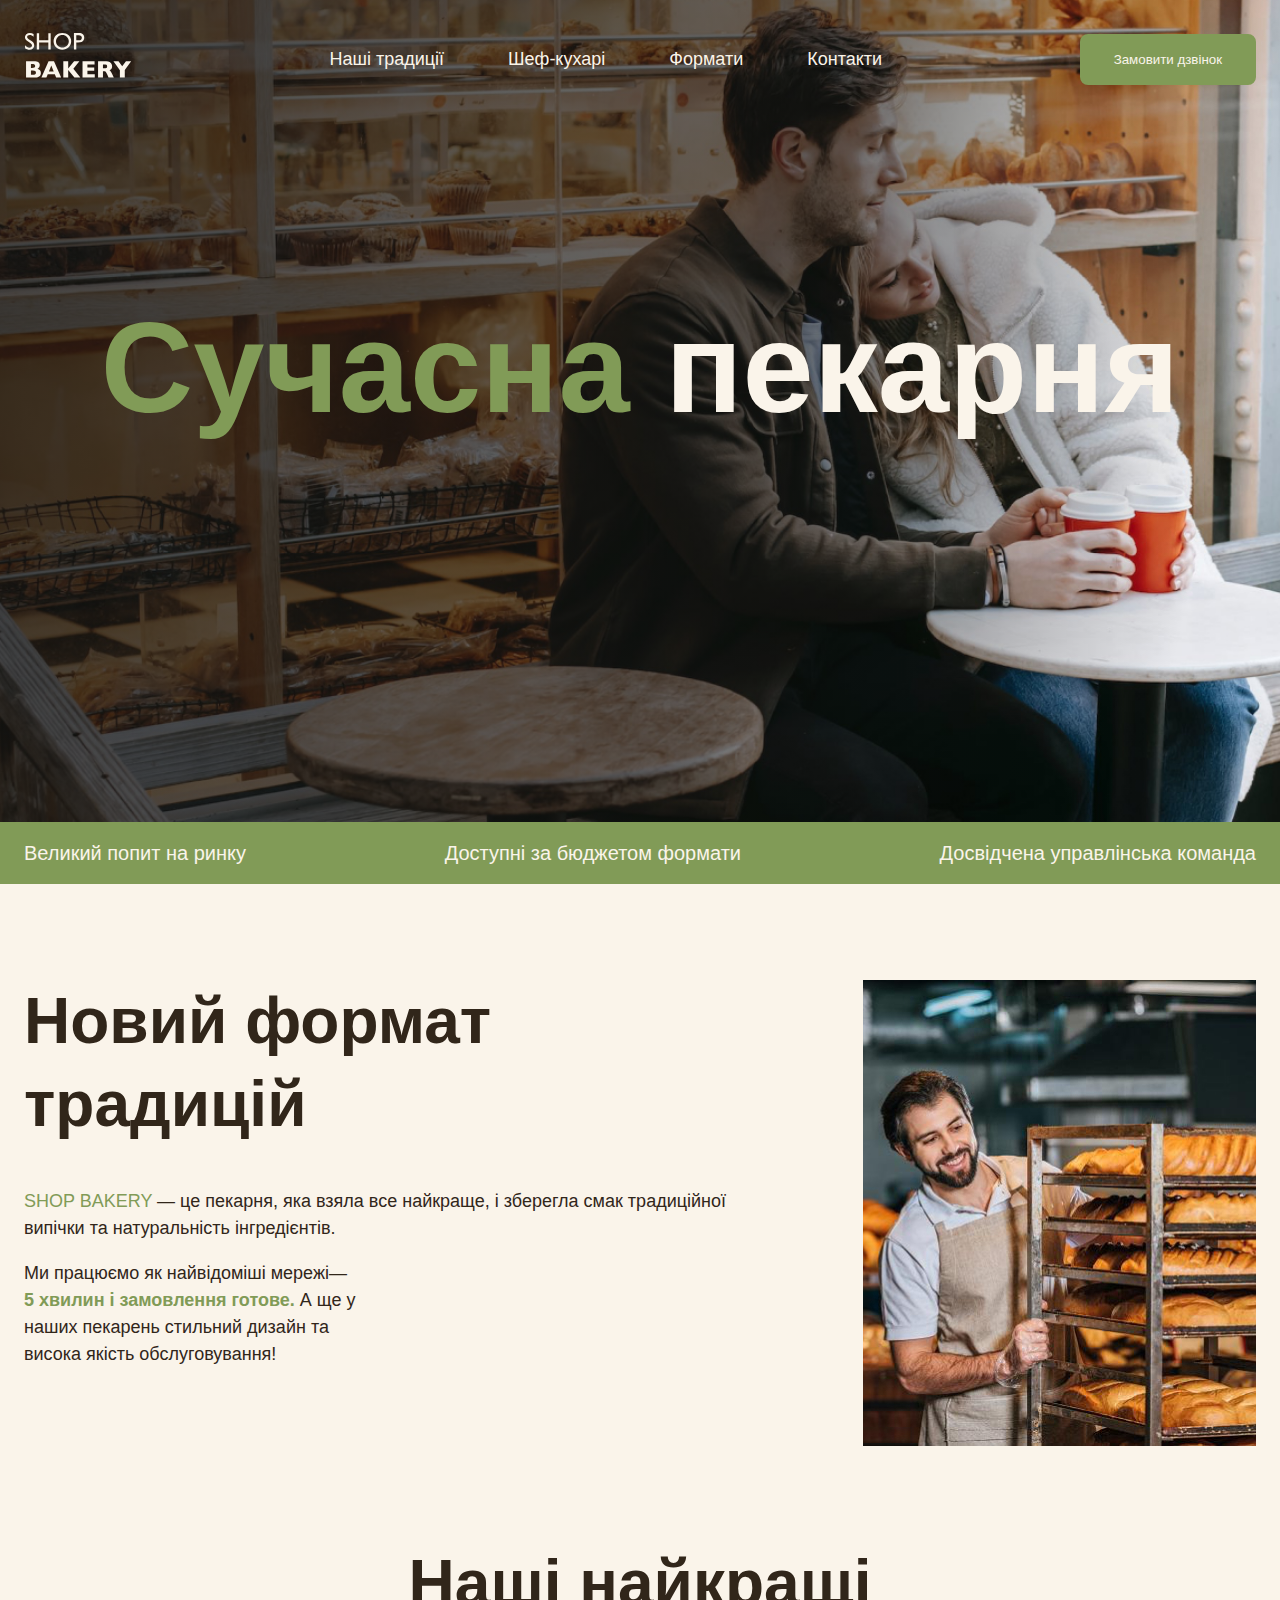
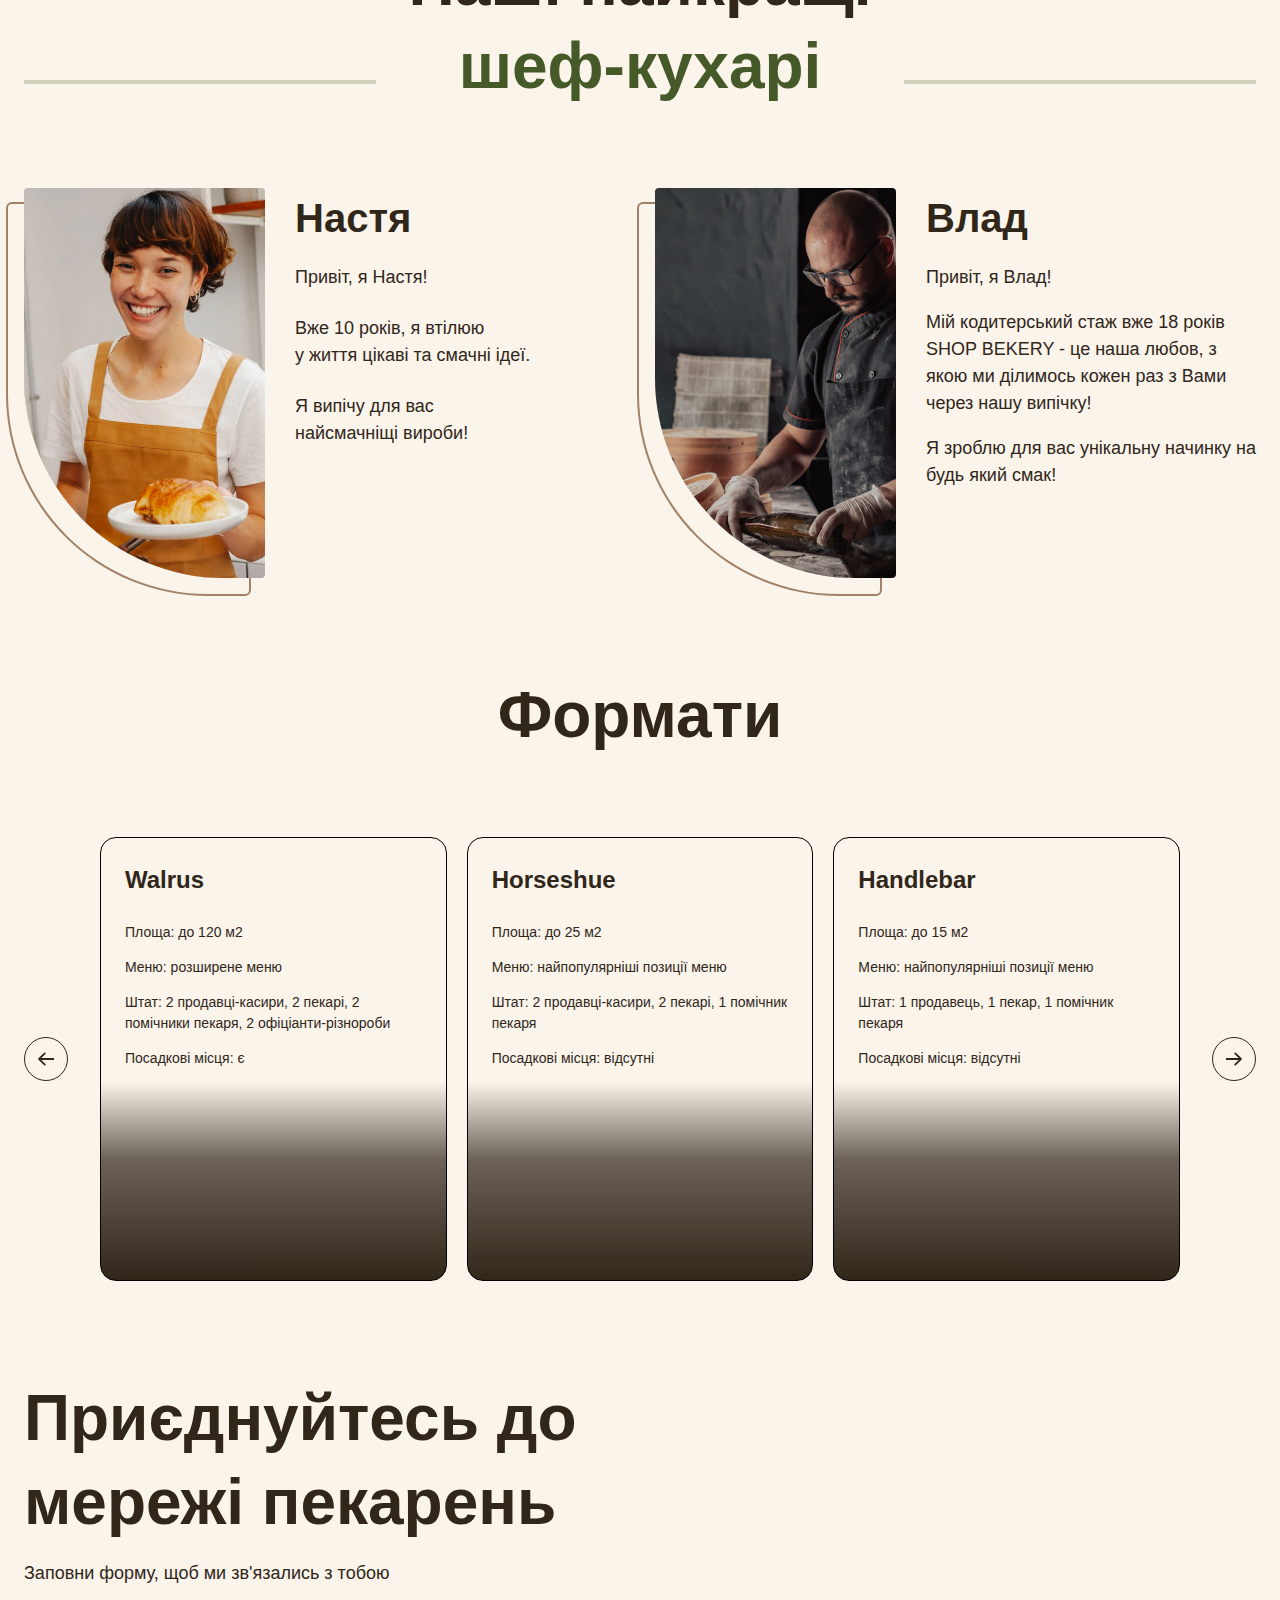
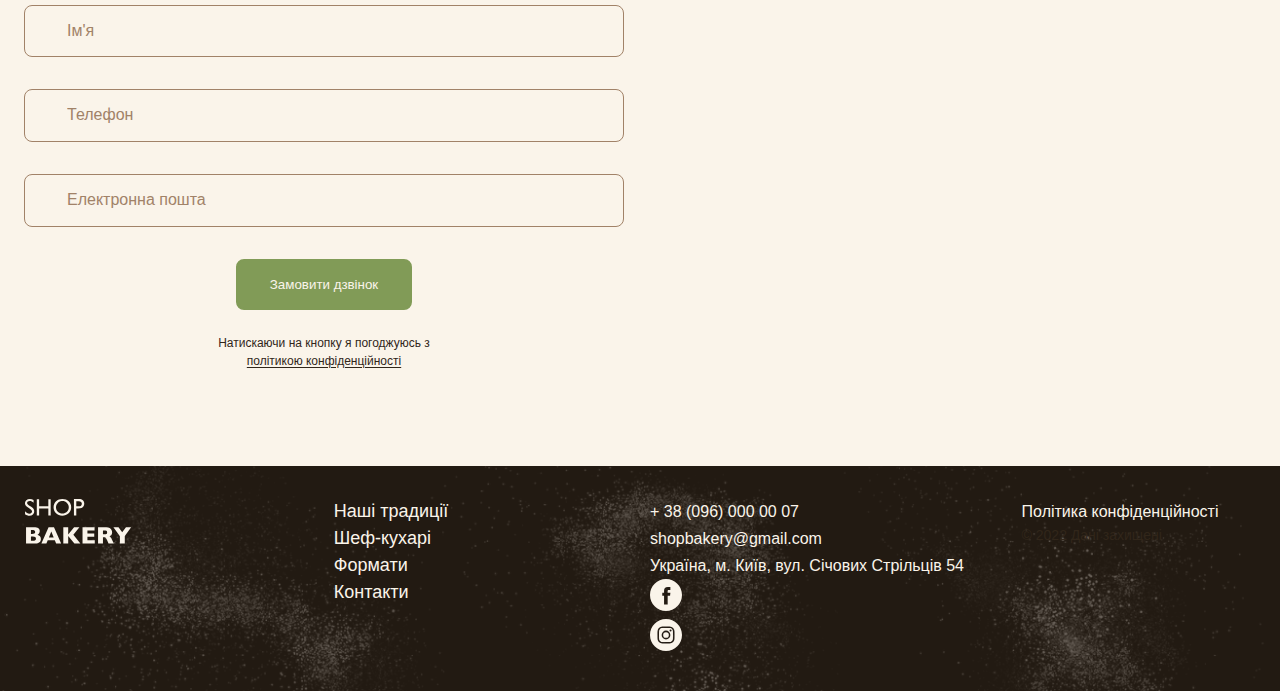
==== commit 04618ea1: "OK" ====
--- a/index.html
+++ b/index.html
@@ -193,6 +193,53 @@
                 Приєднуйтесь до мережі пекарень
               </h2>
               <p>Заповни форму, щоб ми зв'язались з тобою</p>
+              <form name="contact-form" autocomplete="off" novalidate>
+                <div class="form-field">
+                  <label class="form-label visually-hidden" for="user-name"
+                    >Ім'я</label
+                  >
+                  <input
+                    class="form-input"
+                    type="text"
+                    name="user-name"
+                    id="user-name"
+                    placeholder="Ім'я"
+                  />
+                </div>
+                <div class="form-field">
+                  <label class="form-label visually-hidden" for="user-tel"
+                    >Телефон</label
+                  >
+                  <input
+                    class="form-input"
+                    type="tel"
+                    name="user-tel"
+                    id="user-tel"
+                    placeholder="Телефон"
+                  />
+                </div>
+                <div class="form-field">
+                  <label class="form-label visually-hidden" for="user-email"
+                    >Електронна пошта</label
+                  >
+                  <input
+                    class="form-input"
+                    type="email"
+                    name="user-email"
+                    id="user-email"
+                    placeholder="Електронна пошта"
+                  />
+                </div>
+                <button class="form-button button" type="submit">
+                  Замовити дзвінок
+                </button>
+                <p class="form-terms">
+                  Натискаючи на кнопку я погоджуюсь з
+                  <a class="form-terms-link" href="#"
+                    >політикою конфіденційності</a
+                  >
+                </p>
+              </form>
             </div>
             <iframe
               class="contact-map"
@@ -272,6 +319,54 @@
     <div class="backdrop is-hidden">
       <div class="modal">
         <button class="modal-btn-close" type="button">Close</button>
+        <h2>Замовити дзвінок</h2>
+        <p>Залишіть заявку та наш спеціаліст зв'яжеться з Вами!</p>
+        <form name="modal-form" autocomplete="off" novalidate>
+          <!-- Styles ! -->
+          <div class="form-field">
+            <label class="form-label visually-hidden" for="user-name"
+              >Ім'я</label
+            >
+            <input
+              class="form-input"
+              type="text"
+              name="user-name"
+              id="user-name"
+              placeholder="Ім'я"
+            />
+          </div>
+          <div class="form-field">
+            <label class="form-label visually-hidden" for="user-tel"
+              >Телефон</label
+            >
+            <input
+              class="form-input"
+              type="tel"
+              name="user-tel"
+              id="user-tel"
+              placeholder="Телефон"
+            />
+          </div>
+          <div class="form-field">
+            <label class="form-label visually-hidden" for="user-email"
+              >Електронна пошта</label
+            >
+            <input
+              class="form-input"
+              type="email"
+              name="user-email"
+              id="user-email"
+              placeholder="Електронна пошта"
+            />
+          </div>
+          <button class="form-button button" type="submit">
+            Замовити дзвінок
+          </button>
+          <p class="form-terms">
+            Натискаючи на кнопку я погоджуюсь з
+            <a class="form-terms-link" href="#">політикою конфіденційності</a>
+          </p>
+        </form>
       </div>
     </div>
     <script src="#"></script>
--- a/css/styles.css
+++ b/css/styles.css
@@ -487,8 +487,10 @@
     max-width: 880px;
     height: 100%;
     max-height: 880px;
+    padding: 128px;
     background-color: var(--color-primary-light);
     border-radius: 32px;
+    overflow-y: auto;
 }
 
 .backdrop.is-hidden {
@@ -501,4 +503,58 @@
     position: absolute;
     top: 40px;
     right: 40px;
+}
+
+/* Form */
+.form-field {
+    margin-bottom: 32px;
+}
+.form-label {
+    position: absolute;
+    top: 16px;
+    left: 42px;
+}
+
+.form-input {
+    padding: 16px 42px;
+    width: 100%;
+    font-size: 16px;
+    line-height: 1.17;
+    border: 1px solid var(--color-secondary-dark);
+    border-radius: 8px;
+    background-color: transparent;
+}
+
+.form-input:focus {
+    border-color: var(--color-brand-normal);
+    outline: none;
+}
+
+.form-input::placeholder {
+    color: var(--color-secondary-dark);
+    font-size: 16px;
+    line-height: 1.17;
+}
+
+.form-input:focus::placeholder {
+    color: var(--color-primary-dark);
+}
+
+.form-button {
+    display: block;
+    margin: 0 auto 24px;
+}
+
+.form-terms {
+    margin: 0 auto;
+    max-width: 220px;
+    font-weight: 500;
+    font-size: 12px;
+    line-height: 1.5;
+    text-align: center;
+}
+
+.form-terms-link {
+    color: var(--color-primary-dark);
+    text-underline-offset: 2px;
 }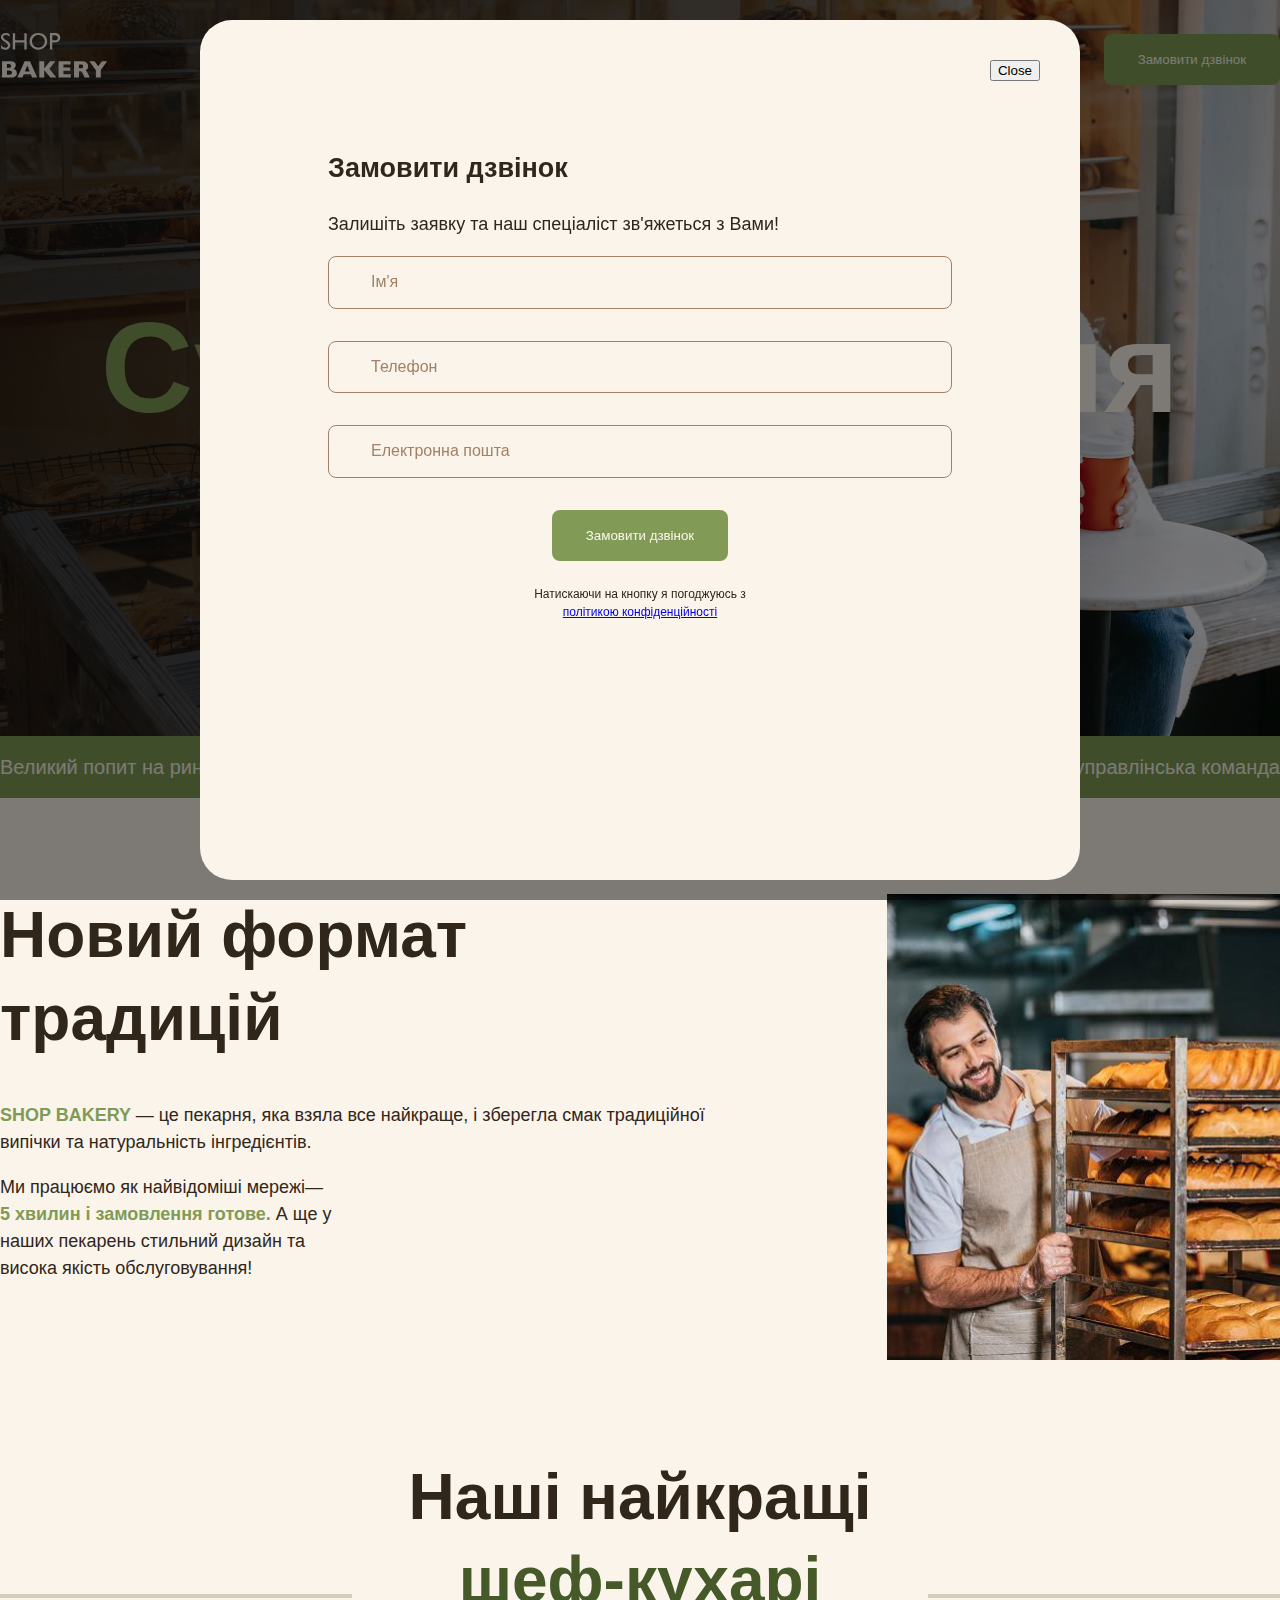
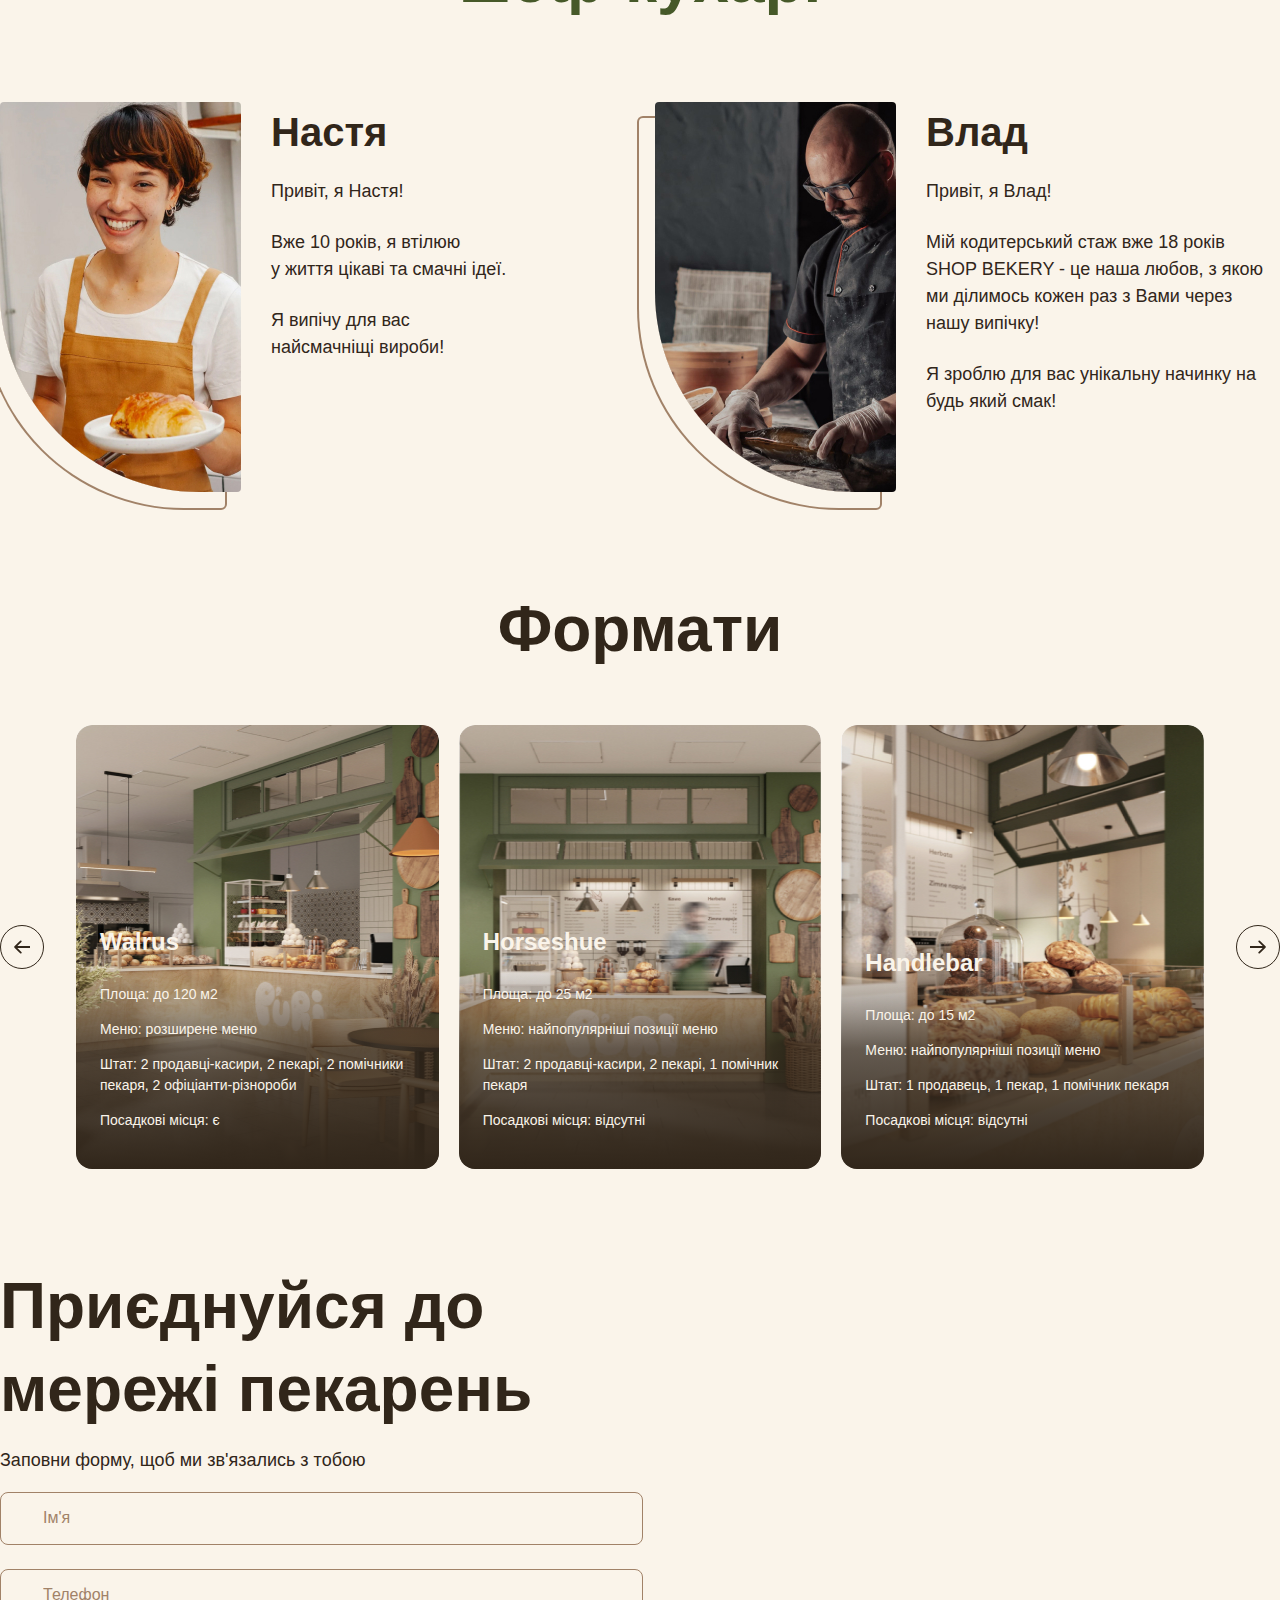
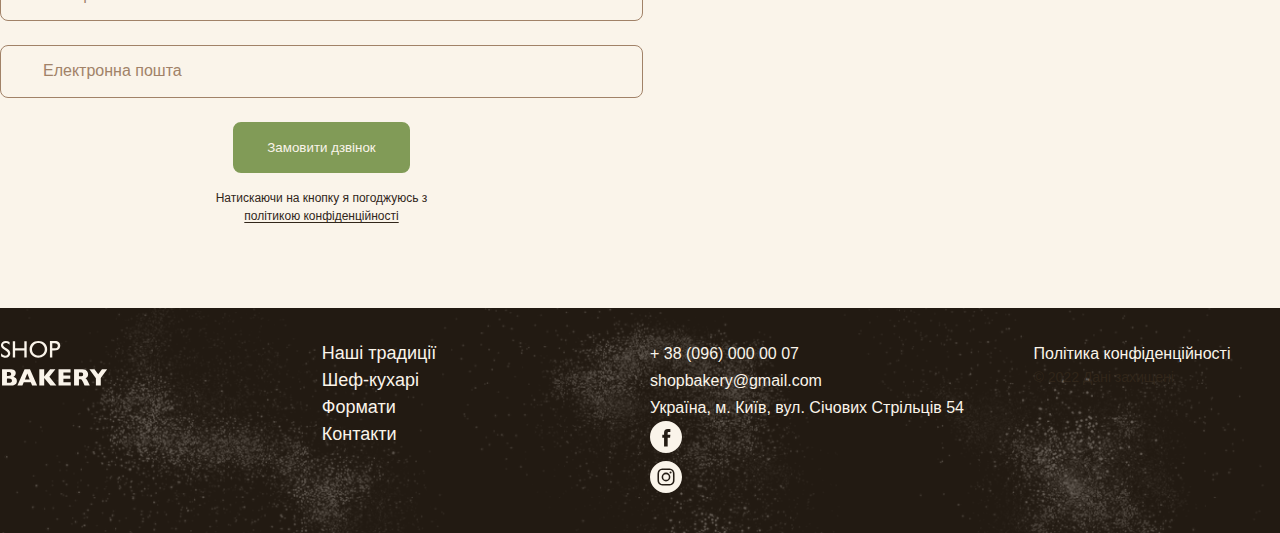
==== commit a5c135ab: "ok" ====
--- a/index.html
+++ b/index.html
@@ -4,22 +4,22 @@
     <meta charset="UTF-8" />
     <meta name="viewport" content="width=device-width, initial-scale=1.0" />
     <title>Сучасна пекарня</title>
-    <link rel="stylesheet" href="css/styles.css" />
+    <link rel="stylesheet" href="css/main.min.css" />
   </head>
   <body>
     <header class="header">
       <div class="container">
-        <div class="header-container">
-          <nav class="header-nav">
+        <div class="header__container">
+          <nav class="header__nav">
             <a href="./index.html"
               ><img src="./images/logo.svg" alt="Логотип сучасної пекарні"
             /></a>
-            <ul class="header-menu">
+            <ul class="header__menu">
               <li>
                 <a class="link" href="#section-traditions">Наші традиції</a>
               </li>
               <li>
-                <a class="link" href="#chefs-section">Шеф-кухарі</a>
+                <a class="link" href="#chef-section">Шеф-кухарі</a>
               </li>
               <li>
                 <a class="link" href="#formats-section">Формати</a>
@@ -29,7 +29,7 @@
               </li>
             </ul>
           </nav>
-          <button type="button modal-btn-open" class="button">
+          <button type="button" class="button modal-btn-open">
             Замовити дзвінок
           </button>
         </div>
@@ -38,36 +38,46 @@
     <main>
       <section class="hero-section">
         <div class="container">
-          <h1 class="hero-title">
-            <span class="accent">Сучасна</span> пекарня
+          <h1 class="hero-section__title">
+            <span class="text-brand">Сучасна</span> пекарня
           </h1>
         </div>
       </section>
       <section class="adventages-section">
         <div class="container">
           <h2 class="visually-hidden">Наші переваги</h2>
-          <ul class="adventages-list">
-            <li class="adventages-item">Великий попит на ринку</li>
-            <li class="adventages-item">Доступні за бюджетом формати</li>
-            <li class="adventages-item">Досвідчена управлінська команда</li>
+          <ul class="adventages-section__list">
+            <li class="adventages-section__item">Великий попит на ринку</li>
+            <li class="adventages-section__item">
+              Доступні за бюджетом формати
+            </li>
+            <li class="adventages-section__item">
+              Досвідчена управлінська команда
+            </li>
           </ul>
         </div>
       </section>
       <section class="traditions-section section" id="section-traditions">
         <div class="container">
-          <div class="traditions-container">
-            <div class="traditions-content">
-              <h2 class="traditions-title section-title">
+          <div class="traditions-section__container">
+            <div class="traditions-section__content">
+              <h2 class="traditions-section__title section__title">
                 Новий формат традицій
               </h2>
-              <p class="traditions-text">
-                <span class="uppercase">shop bakery</span> — це пекарня, яка
-                взяла все найкраще, і зберегла смак традиційної випічки та
-                натуральність інгредієнтів.
+              <p>
+                <span class="text-brand text-bold text-uppercase">
+                  shop bakery
+                </span>
+                — це пекарня, яка взяла все найкраще, і зберегла смак
+                традиційної випічки та натуральність інгредієнтів.
               </p>
-              <p class="traditions-text limited">
+              <p
+                class="traditions-section__text traditions-section__text--limited"
+              >
                 Ми працюємо як найвідоміші мережі—
-                <span class="brand">5 хвилин і замовлення готове.</span>
+                <span class="text-brand text-bold"
+                  >5 хвилин і замовлення готове.</span
+                >
                 А ще у наших пекарень стильний дизайн та висока якість
                 обслуговування!
               </p>
@@ -79,71 +89,82 @@
           </div>
         </div>
       </section>
-      <section class="section" id="chef-section">
-        <div class="container">
-          <h2 class="chefs-title section-title centered">
-            Наші найкращі<br /><span class="accent"> шеф-кухарі</span>
+      <section class="chefs-section section" id="chef-section">
+        <div class="container">
+          <h2
+            class="chefs-section__title section__title section__title--centered"
+          >
+            Наші найкращі<br /><span class="text-brand--dark"> шеф-кухарі</span>
           </h2>
-          <ul class="chef-list">
-            <li class="chefs-item">
+          <ul class="chefs-section__list">
+            <li class="chefs-section__item">
               <article class="chef-card">
                 <img
-                  class="chef-photo"
+                  class="chef-card__photo"
                   src="./images/Nastya-chef.jpg"
                   alt="Nastya chef"
                 />
                 <div>
-                  <h3 class="chef-title">Настя</h3>
-                  <div class="chef-text">
-                    <p>Привіт, я Настя!</p>
-                    <p>
-                      Вже 10 років, я втілюю<br />
-                      у життя цікаві та смачні ідеї.
-                    </p>
-                    <p>
-                      Я випічу для вас<br />
-                      найсмачніщі вироби!
-                    </p>
-                  </div>
+                  <h3 class="chef-card__title">Настя</h3>
+                  <p class="chef-card__text">Привіт, я Настя!</p>
+                  <p class="chef-card__text">
+                    Вже 10 років, я втілюю<br />
+                    у життя цікаві та смачні ідеї.
+                  </p>
+                  <p class="chef-card__text">
+                    Я випічу для вас<br />
+                    найсмачніщі вироби!
+                  </p>
                 </div>
               </article>
             </li>
-            <li class="chefs-item">
+            <li class="chefs-section__item">
               <article class="chef-card">
                 <img
-                  class="chef-photo"
+                  class="chef-card__photo"
                   src="./images/Vlad-chef.jpg"
                   alt="Vlad chef"
                 />
                 <div>
-                  <h3 class="chef-title">Влад</h3>
-                  <p>Привіт, я Влад!</p>
-                  <p class="chef-text">
+                  <h3 class="chef-card__title">Влад</h3>
+                  <p class="chef-card__text">Привіт, я Влад!</p>
+                  <p class="chef-card__text">
                     Мій кодитерський стаж вже 18 років SHOP BEKERY - це наша
                     любов, з якою ми ділимось кожен раз з Вами через нашу
                     випічку!
                   </p>
-                  <p>Я зроблю для вас унікальну начинку на будь який смак!</p>
+                  <p class="chef-card__text">
+                    Я зроблю для вас унікальну начинку на будь який смак!
+                  </p>
                 </div>
               </article>
             </li>
           </ul>
         </div>
       </section>
-      <section class="section" id="formats-section">
-        <div class="container">
-          <h2 class="formats-title section-title centered">Формати</h2>
-          <div class="formats-cotainer">
+      <section class="formats-section section" id="formats-section">
+        <div class="container">
+          <h2
+            class="formats-section__title section__title section__title--centered"
+          >
+            Формати
+          </h2>
+          <div class="formats-section__container">
             <button class="carousel-button" type="button">
               <svg width="16" height="16">
                 <use href="./images/icons.svg#icon-Arrow-1"></use>
               </svg>
             </button>
-            <ul class="formats-list">
-              <li class="formats-item">
+            <ul class="formats-section__list">
+              <li class="formats-section__item">
                 <article class="format-card">
-                  <h3 class="format-title" lang="en">Walrus</h3>
-                  <div class="format-text">
+                  <img
+                    class="format-card__image"
+                    src="./images/Walrus.-backgroundjpg"
+                    alt="Walrus format"
+                  />
+                  <h3 class="format-card__title" lang="en">Walrus</h3>
+                  <div class="format-card__text">
                     <p>Площа: до 120 м2</p>
                     <p>Меню: розширене меню</p>
                     <p>
@@ -154,10 +175,15 @@
                   </div>
                 </article>
               </li>
-              <li class="formats-item">
+              <li class="formats-section__item">
                 <article class="format-card">
-                  <h3 class="format-title" lang="en">Horseshue</h3>
-                  <div class="format-text">
+                  <img
+                    class="format-card__image"
+                    src="./images/Horseshue-background.jpg"
+                    alt="Horseshue format"
+                  />
+                  <h3 class="format-card__title" lang="en">Horseshue</h3>
+                  <div class="format-card__text">
                     <p>Площа: до 25 м2</p>
                     <p>Меню: найпопулярніші позиції меню</p>
                     <p>Штат: 2 продавці-касири, 2 пекарі, 1 помічник пекаря</p>
@@ -165,10 +191,15 @@
                   </div>
                 </article>
               </li>
-              <li class="formats-item">
+              <li class="formats-section__item">
                 <article class="format-card">
-                  <h3 class="format-title" lang="en">Handlebar</h3>
-                  <div class="format-text">
+                  <img
+                    class="format-card__image"
+                    src="./images/Handlebar-background.jpg"
+                    alt="Handlebar format"
+                  />
+                  <h3 class="format-card__title" lang="en">Handlebar</h3>
+                  <div class="format-card__text">
                     <p>Площа: до 15 м2</p>
                     <p>Меню: найпопулярніші позиції меню</p>
                     <p>Штат: 1 продавець, 1 пекар, 1 помічник пекаря</p>
@@ -187,66 +218,66 @@
       </section>
       <section class="contact-section section" id="contacts-section">
         <div class="container">
-          <div class="contact-container">
-            <div class="contact-form">
-              <h2 class="contact-title section-title">
-                Приєднуйтесь до мережі пекарень
+          <div class="contact-section__container">
+            <div class="contact-section__form-field">
+              <h2 class="contact-section__title section__title">
+                Приєднуйся до мережі пекарень
               </h2>
               <p>Заповни форму, щоб ми зв'язались з тобою</p>
-              <form name="contact-form" autocomplete="off" novalidate>
-                <div class="form-field">
-                  <label class="form-label visually-hidden" for="user-name"
+              <form name="contact-form" autocomplete="off">
+                <div class="contact-section__form-field input">
+                  <label class="input__label visually-hidden" for="user-name"
                     >Ім'я</label
                   >
                   <input
-                    class="form-input"
+                    class="input__control"
                     type="text"
                     name="user-name"
                     id="user-name"
                     placeholder="Ім'я"
                   />
                 </div>
-                <div class="form-field">
-                  <label class="form-label visually-hidden" for="user-tel"
+                <div class="contact-section__form-field input">
+                  <label class="input__label visually-hidden" for="user-tel"
                     >Телефон</label
                   >
                   <input
-                    class="form-input"
+                    class="input__control"
                     type="tel"
                     name="user-tel"
                     id="user-tel"
                     placeholder="Телефон"
                   />
                 </div>
-                <div class="form-field">
-                  <label class="form-label visually-hidden" for="user-email"
+                <div class="contact-section__form-field input">
+                  <label class="input__label visually-hidden" for="user-email"
                     >Електронна пошта</label
                   >
                   <input
-                    class="form-input"
+                    class="input__control"
                     type="email"
                     name="user-email"
                     id="user-email"
                     placeholder="Електронна пошта"
                   />
                 </div>
-                <button class="form-button button" type="submit">
+                <button class="contact-section__button button" type="submit">
                   Замовити дзвінок
                 </button>
                 <p class="form-terms">
                   Натискаючи на кнопку я погоджуюсь з
-                  <a class="form-terms-link" href="#"
+                  <a class="form-terms__link" href="#"
                     >політикою конфіденційності</a
                   >
                 </p>
               </form>
             </div>
             <iframe
-              class="contact-map"
+              class="contact-section__map"
               src="https://www.google.com/maps/embed?pb=!1m18!1m12!1m3!1d2540.1634509688774!2d30.486402392447122!3d50.45668091367847!2m3!1f0!2f0!3f0!3m2!1i1024!2i768!4f13.1!3m3!1m2!1s0x40d4ce637c006b2d%3A0xaf86385f19996ff0!2z0LLRg9C70LjRhtGPINCh0ZbRh9C-0LLQuNGFINCh0YLRgNGW0LvRjNGG0ZbQsiwgNTQsINCa0LjRl9CyLCDQo9C60YDQsNC50L3QsCwgMDIwMDA!5e0!3m2!1sbg!2sbg!4v1732621398730!5m2!1sbg!2sbg"
-              width="600"
-              height="450"
-              style="border: 0"
+              width="605"
+              height="595"
+              style="border: 16"
               allowfullscreen=""
               loading="lazy"
               referrerpolicy="no-referrer-when-downgrade"
@@ -316,50 +347,52 @@
         </div>
       </div>
     </footer>
-    <div class="backdrop is-hidden">
-      <div class="modal">
-        <button class="modal-btn-close" type="button">Close</button>
+    <div class="backdrop is-hiden">
+      <!--  is-hidden -->
+      <div class="modal is-hidden">
+        <button class="modal__btn-close" type="button">Close</button>
         <h2>Замовити дзвінок</h2>
         <p>Залишіть заявку та наш спеціаліст зв'яжеться з Вами!</p>
-        <form name="modal-form" autocomplete="off" novalidate>
+        <form name="modal-form" autocomplete="off">
           <!-- Styles ! -->
-          <div class="form-field">
-            <label class="form-label visually-hidden" for="user-name"
+          <div class="modal__form-field input">
+            <label class="input__label visually-hidden" for="user-name"
               >Ім'я</label
             >
             <input
-              class="form-input"
+              class="input__control"
               type="text"
               name="user-name"
               id="user-name"
               placeholder="Ім'я"
             />
           </div>
-          <div class="form-field">
-            <label class="form-label visually-hidden" for="user-tel"
+          <div class="modal__form-field input">
+            <label class="input__label visually-hidden" for="user-tel"
               >Телефон</label
             >
             <input
-              class="form-input"
+              class="input__control"
               type="tel"
               name="user-tel"
               id="user-tel"
               placeholder="Телефон"
+              pattern="^\+[0-9]{12}”"
             />
           </div>
-          <div class="form-field">
-            <label class="form-label visually-hidden" for="user-email"
+          <div class="modal__form-field input">
+            <label class="input__label visually-hidden" for="user-email"
               >Електронна пошта</label
             >
             <input
-              class="form-input"
+              class="input__control"
               type="email"
               name="user-email"
               id="user-email"
               placeholder="Електронна пошта"
             />
           </div>
-          <button class="form-button button" type="submit">
+          <button class="modal__button button" type="submit">
             Замовити дзвінок
           </button>
           <p class="form-terms">
--- a/css/main.min.css
+++ b/css/main.min.css
@@ -0,0 +1 @@
+@font-face{font-display:swap;font-family:"Poppins";font-style:normal;font-weight:300;src:url("../fonts/poppins-v21-latin-300.woff2") format("woff2")}@font-face{font-display:swap;font-family:"Poppins";font-style:normal;font-weight:400;src:url("../fonts/poppins-v21-latin-regular.woff2") format("woff2")}@font-face{font-display:swap;font-family:"Poppins";font-style:normal;font-weight:600;src:url("../fonts/poppins-v21-latin-600.woff2") format("woff2")}@font-face{font-display:swap;font-family:"Poppins";font-style:normal;font-weight:900;src:url("../fonts/poppins-v21-latin-900.woff2") format("woff2")}:root{--color-primary-dark: #31261A;--color-primary-light: #FAF4EA;--color-secondary-dark: #A18268;--color-brand-normal: #819B57;--color-brand-dark: #465929;--color-brand-light: #CFCFBC}*,*::before,*::after{-webkit-box-sizing:border-box;box-sizing:border-box}body{color:var(--color-primary-dark);background-color:var(--color-primary-light);font-family:"Poppins",sans-serif;font-size:18px;font-weight:400;line-height:1.5;margin:0}h1,h2,h3,h4,h5,h6,p{margin-top:0}a{display:inline-block}address{font-style:normal}ul{list-style-type:none;padding:0;margin:0}.visually-hidden{position:absolute;left:-10000px;top:auto;width:1px;height:1px;overflow:hidden}.text-brand{color:var(--color-brand-normal)}.text-brand--dark{color:var(--color-brand-dark)}.text-bold{font-weight:600}.text-uppercase{text-transform:uppercase}.button{color:var(--color-primary-light);background-color:var(--color-brand-normal);border:2px solid var(--color-brand-normal);border-radius:8px;cursor:pointer;padding:16px 32px}.button:hover{color:var(--color-brand-dark);background-color:rgba(0,0,0,0)}.carousel-button{display:-webkit-box;display:-ms-flexbox;display:flex;-webkit-box-align:center;-ms-flex-align:center;align-items:center;-webkit-box-pack:center;-ms-flex-pack:center;justify-content:center;width:44px;height:44px;padding:0;fill:var(--color-primary-dark);background-color:rgba(0,0,0,0);-ms-flex-negative:0;flex-shrink:0;border-radius:50%;border:1px solid var(--color-primary-dark);cursor:pointer}.carousel-button:hover{background-color:var(--color-primary-dark);fill:var(--color-primary-light)}.carousel-button.next{-webkit-transform:rotate(180deg);transform:rotate(180deg)}.chef-card{display:-webkit-box;display:-ms-flexbox;display:flex;gap:30px}.chef-card__photo{border-radius:4px 4px 4px 200px;-webkit-box-shadow:-16px 16px 0 0 var(--color-primary-light),-16px 16px 0 2px var(--color-secondary-dark);box-shadow:-16px 16px 0 0 var(--color-primary-light),-16px 16px 0 2px var(--color-secondary-dark)}.chef-card__title{margin-bottom:16px;font-size:40px;font-weight:600}.chef-card__text{margin-bottom:24px}.chef-card__text:last-child{margin-bottom:0}.form-terms{margin:0 auto;max-width:220px;font-weight:500;font-size:12px;line-height:1.5;text-align:center}.form-terms__link{color:var(--color-primary-dark);text-underline-offset:2px}.format-card{position:relative;display:-webkit-box;display:-ms-flexbox;display:flex;-webkit-box-orient:vertical;-webkit-box-direction:normal;-ms-flex-direction:column;flex-direction:column;-webkit-box-pack:end;-ms-flex-pack:end;justify-content:flex-end;height:444px;padding:24px;background-image:-webkit-gradient(linear, left top, left bottom, color-stop(55.21%, rgba(49, 38, 26, 0)), color-stop(72.92%, rgba(49, 38, 26, 0.71)), to(var(--color-primary-dark)));background-image:linear-gradient(180deg, rgba(49, 38, 26, 0) 55.21%, rgba(49, 38, 26, 0.71) 72.92%, var(--color-primary-dark) 100%);border-radius:16px;-webkit-transition:-webkit-transform .3s;transition:-webkit-transform .3s;transition:transform .3s;transition:transform .3s, -webkit-transform .3s;overflow:hidden}.format-card:hover{-webkit-transform:scale(1.05);transform:scale(1.05)}.format-card__image{position:absolute;z-index:-1;top:0;left:0;width:100%;height:100%}.format-card__title{font-size:24px;font-weight:600;color:var(--color-primary-light)}.format-card__text{font-size:14px;font-weight:300;color:var(--color-primary-light)}.input{position:relative}.input__label{position:absolute;top:16px;left:42px}.input__control{padding:16px 42px;width:100%;font-size:16px;line-height:1.17;border:1px solid var(--color-secondary-dark);border-radius:8px;background-color:rgba(0,0,0,0)}.input__control:focus{border-color:var(--color-brand-normal);outline:none}.input__control::-webkit-input-placeholder{color:var(--color-secondary-dark);font-size:16px;line-height:1.17}.input__control::-moz-placeholder{color:var(--color-secondary-dark);font-size:16px;line-height:1.17}.input__control:-ms-input-placeholder{color:var(--color-secondary-dark);font-size:16px;line-height:1.17}.input__control::-ms-input-placeholder{color:var(--color-secondary-dark);font-size:16px;line-height:1.17}.input__control::placeholder{color:var(--color-secondary-dark);font-size:16px;line-height:1.17}.input__control:focus::-webkit-input-placeholder{color:var(--color-primary-dark)}.input__control:focus::-moz-placeholder{color:var(--color-primary-dark)}.input__control:focus:-ms-input-placeholder{color:var(--color-primary-dark)}.input__control:focus::-ms-input-placeholder{color:var(--color-primary-dark)}.input__control:focus::placeholder{color:var(--color-primary-dark)}.link{color:var(--color-primary-light);text-decoration:none;-webkit-transition:color .3s;transition:color .3s}.link:hover{color:var(--color-brand-normal)}.adventages-section{padding:16px 0;background-color:var(--color-brand-normal)}.adventages-section__list{display:-webkit-box;display:-ms-flexbox;display:flex;-webkit-box-pack:justify;-ms-flex-pack:justify;justify-content:space-between;gap:40px}.adventages-section__item{color:var(--color-primary-light);font-size:20px;font-weight:300}.chefs-section__title{position:relative;margin:0 auto 80px}.chefs-section__title::before,.chefs-section__title::after{position:absolute;bottom:24px;width:352px;border:2px solid var(--color-brand-light);content:""}.chefs-section__title::before{left:0}.chefs-section__title::after{right:0}.chefs-section__list{display:-webkit-box;display:-ms-flexbox;display:flex;-ms-flex-wrap:wrap;flex-wrap:wrap;gap:40px 30px}.chefs-section__item{-ms-flex-preferred-size:calc((100% - 30px)/2);flex-basis:calc((100% - 30px)/2)}.contact-section{padding-bottom:96px}.contact-section__container{display:-webkit-box;display:-ms-flexbox;display:flex;gap:32px}.contact-section__title{margin-bottom:16px}.contact-section__form-field{margin-bottom:24px}.contact-section__form-field:last-child{margin-bottom:0px}.contact-section__button{display:block;margin:0 auto 16px}.contact-section__map{-ms-flex-negative:0;flex-shrink:0;border:none;border-radius:16px}.container{width:100%;max-width:1288px;margin:0 auto}.footer{padding:32px 0;position:relative;background-image:url(../images/Footer-background.jpg);background-color:var(--color-primary-dark);background-repeat:no-repeat;background-position:center top;background-size:cover}.footer::before,.footer::after{position:absolute;bottom:0;background-repeat:no-repeat;content:""}.footer::before{width:180px;height:120px;left:0;background-image:url(../images/Decor-bread-small.png)}.footer::after{width:380px;height:190px;right:0;background-image:url(../images/Decor-bread-large.png)}.footer-container{display:-webkit-box;display:-ms-flexbox;display:flex;gap:20px}.footer-nav,.footer-adress{display:-webkit-box;display:-ms-flexbox;display:flex;-ms-flex-preferred-size:50%;flex-basis:50%;gap:20px}.footer-logo,.footer-menu{-webkit-box-flex:1;-ms-flex-positive:1;flex-grow:1}.adress-list,.adress-info{-webkit-box-flex:1;-ms-flex-positive:1;flex-grow:1}.adress-link{color:var(--color-primary-light);font-size:16px;font-weight:300;text-decoration:none}.adress-link:hover{color:var(--color-brand-normal)}.adress-icon{fill:var(--color-primary-light)}.adress-icon:hover{fill:var(--color-secondary-dark)}.adress-copyright{font-size:14px}.formats-section__container{display:-webkit-box;display:-ms-flexbox;display:flex;-webkit-box-align:center;-ms-flex-align:center;align-items:center;gap:32px}.formats-section__list{display:-webkit-box;display:-ms-flexbox;display:flex;-ms-flex-wrap:wrap;flex-wrap:wrap;gap:20px}.formats-section__item{-ms-flex-preferred-size:calc((100% - 40px)/3);flex-basis:calc((100% - 40px)/3)}.header{position:absolute;top:0;left:0;width:100%;padding-top:32px}.header__container{display:-webkit-box;display:-ms-flexbox;display:flex;-webkit-box-align:center;-ms-flex-align:center;align-items:center;gap:40px}.header__nav{display:-webkit-box;display:-ms-flexbox;display:flex;-webkit-box-align:center;-ms-flex-align:center;align-items:center;-webkit-box-flex:1;-ms-flex-positive:1;flex-grow:1;gap:40px}.header__menu{display:-webkit-box;display:-ms-flexbox;display:flex;gap:64px;-webkit-box-flex:1;-ms-flex-positive:1;flex-grow:1;-webkit-box-pack:center;-ms-flex-pack:center;justify-content:center}.hero-section{padding:272px 0;background-image:linear-gradient(102.76deg, rgba(18, 18, 17, 0.78) 2.03%, rgba(18, 18, 17, 0.6) 58.46%, rgba(18, 18, 17, 0) 90.36%),url(../images/hero-section-background.jpg);background-repeat:no-repeat;background-position:center top;background-size:cover}.hero-section__title{margin-bottom:0;color:var(--color-primary-light);text-align:center;font-size:128px;font-weight:900}.backdrop{position:fixed;top:0;left:0;right:0;bottom:0;display:-webkit-box;display:-ms-flexbox;display:flex;-webkit-box-align:center;-ms-flex-align:center;align-items:center;-webkit-box-pack:center;-ms-flex-pack:center;justify-content:center;padding:20px 0;background:rgba(0,0,0,.5);-webkit-transition:opacity .3s visibility .3s;transition:opacity .3s visibility .3s}.backdrop__.is-hidden{opacity:0;visibility:hidden;pointer-events:none}.modal{position:relative;width:100%;max-width:880px;height:100%;max-height:880px;padding:128px;background-color:var(--color-primary-light);border-radius:32px;overflow-y:auto}.modal__btn-close{position:absolute;top:40px;right:40px}.modal__form-field{margin-bottom:32px}.modal__button{display:block;margin:0 auto 24px}.section{padding:48px 0}.section__title{font-size:64px;font-weight:900;line-height:1.3}.section__title--centered{text-align:center}.traditions-section{padding-top:96px}.traditions-section__container{display:-webkit-box;display:-ms-flexbox;display:flex;-webkit-box-pack:justify;-ms-flex-pack:justify;justify-content:space-between;gap:40px}.traditions-section__content{max-width:710px}.traditions-section__title{margin-bottom:42px}.traditions-section__text--limited{max-width:335px}/*# sourceMappingURL=main.min.css.map */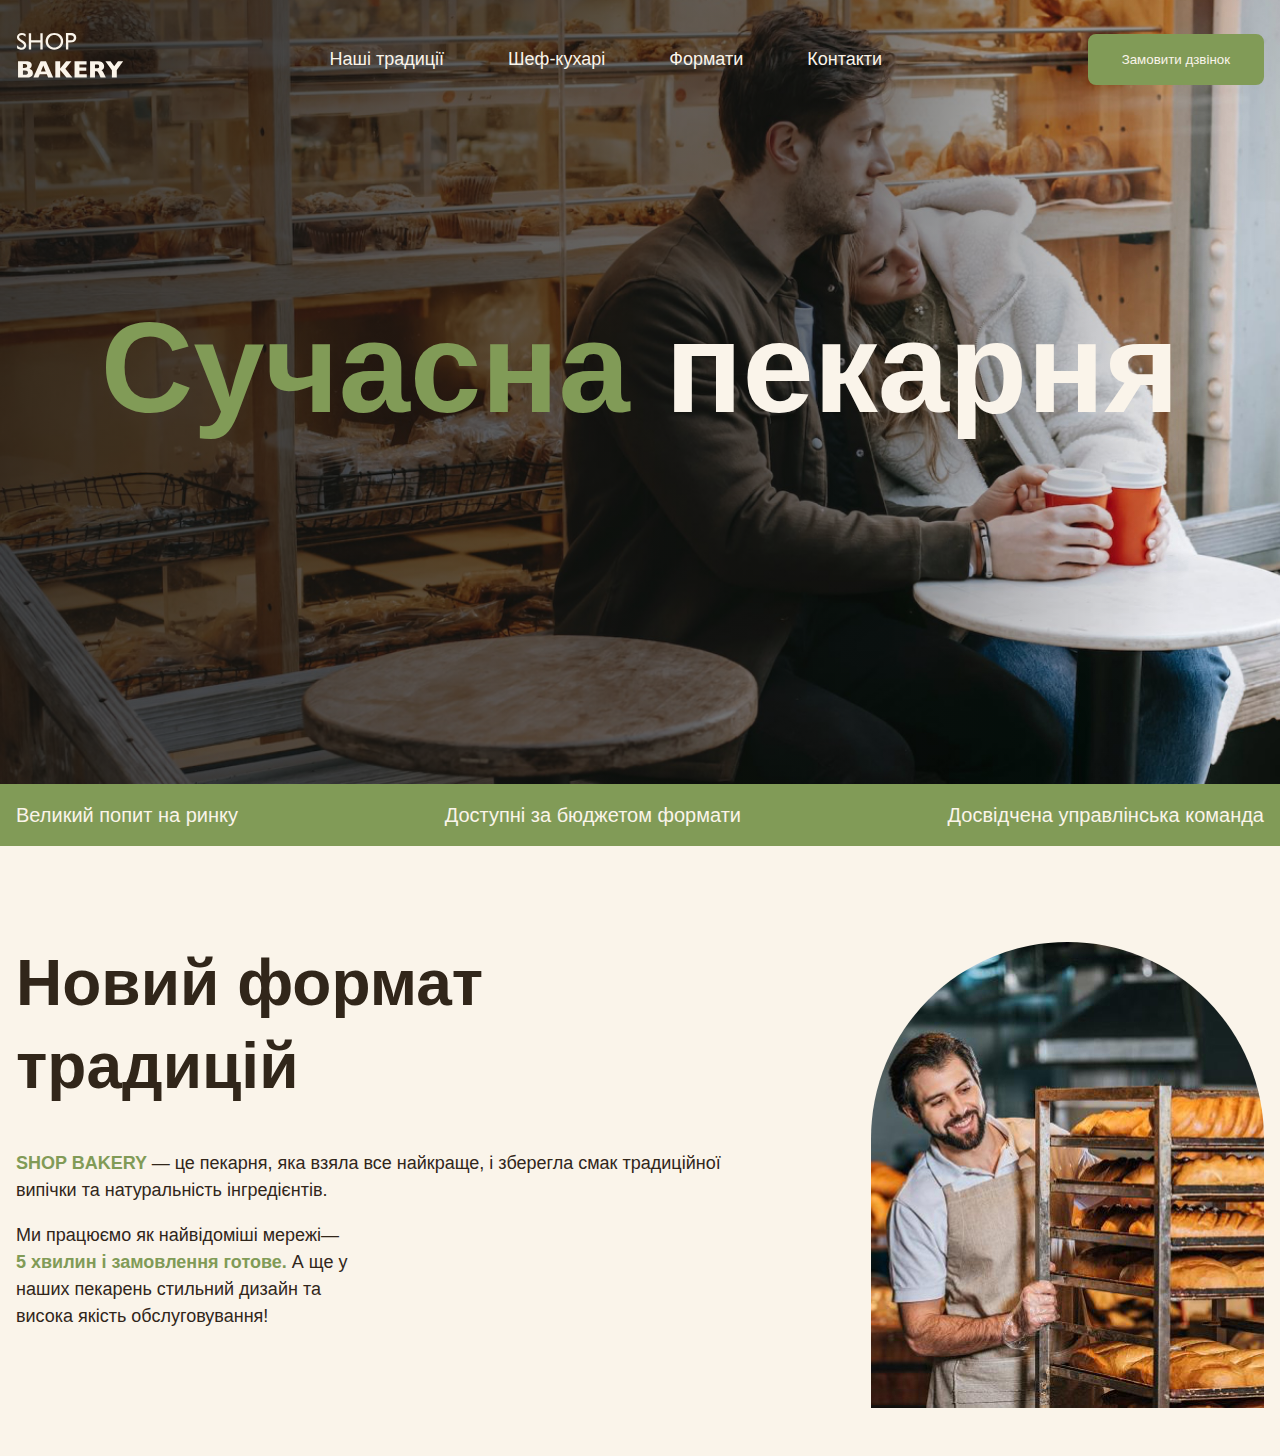
==== commit 9ab4f654: "OK" ====
--- a/index.html
+++ b/index.html
@@ -29,9 +29,19 @@
               </li>
             </ul>
           </nav>
-          <button type="button" class="button modal-btn-open">
+          <button type="button" class="header__button button modal-btn-open">
             Замовити дзвінок
           </button>
+          <button class="header__burger menu-btn-open" type="button">
+            <svg width="24" height="24">
+              <use href="./images/icons.svg#icon-menu"></use>
+            </svg>
+          </button>
+          <div class="mobile-menu">
+            <button class="mobile-menu__btn-close menu-btn-close" type="button">
+              Close
+            </button>
+          </div>
         </div>
       </div>
     </header>
@@ -41,6 +51,12 @@
           <h1 class="hero-section__title">
             <span class="text-brand">Сучасна</span> пекарня
           </h1>
+          <button
+            class="hero-section__button button modal-btn-open"
+            type="button"
+          >
+            Замовити дзвінок
+          </button>
         </div>
       </section>
       <section class="adventages-section">
@@ -64,7 +80,7 @@
               <h2 class="traditions-section__title section__title">
                 Новий формат традицій
               </h2>
-              <p>
+              <p class="traditions-section__text">
                 <span class="text-brand text-bold text-uppercase">
                   shop bakery
                 </span>
@@ -83,13 +99,15 @@
               </p>
             </div>
             <img
+              class="traditions-section__image"
+              srcset="./images/bakery-man.jpg 1x, ./images/bakery-man@2x.jpg 2x"
               src="./images/bakery-man.jpg"
               alt="Чоловік пекар дивиться на батони із посмішкою"
             />
           </div>
         </div>
       </section>
-      <section class="chefs-section section" id="chef-section">
+      <!-- <section class="chefs-section section" id="chef-section">
         <div class="container">
           <h2
             class="chefs-section__title section__title section__title--centered"
@@ -141,8 +159,8 @@
             </li>
           </ul>
         </div>
-      </section>
-      <section class="formats-section section" id="formats-section">
+      </section> -->
+      <!-- <section class="formats-section section" id="formats-section">
         <div class="container">
           <h2
             class="formats-section__title section__title section__title--centered"
@@ -160,7 +178,7 @@
                 <article class="format-card">
                   <img
                     class="format-card__image"
-                    src="./images/Walrus.-backgroundjpg"
+                    src="./images/Walrus-backgroundjpg"
                     alt="Walrus format"
                   />
                   <h3 class="format-card__title" lang="en">Walrus</h3>
@@ -215,8 +233,8 @@
             </button>
           </div>
         </div>
-      </section>
-      <section class="contact-section section" id="contacts-section">
+      </section> -->
+      <!-- <section class="contact-section section" id="contacts-section">
         <div class="container">
           <div class="contact-section__container">
             <div class="contact-section__form-field">
@@ -284,9 +302,9 @@
             ></iframe>
           </div>
         </div>
-      </section>
+      </section> -->
     </main>
-    <footer class="footer">
+    <!-- <footer class="footer">
       <div class="container">
         <div class="footer-container">
           <nav class="footer-nav">
@@ -346,16 +364,15 @@
           </address>
         </div>
       </div>
-    </footer>
-    <div class="backdrop is-hiden">
-      <!--  is-hidden -->
-      <div class="modal is-hidden">
+    </footer> -->
+    <!-- <div class="backdrop__is hidden">
+      <div class="modal">
         <button class="modal__btn-close" type="button">Close</button>
         <h2>Замовити дзвінок</h2>
         <p>Залишіть заявку та наш спеціаліст зв'яжеться з Вами!</p>
-        <form name="modal-form" autocomplete="off">
-          <!-- Styles ! -->
-          <div class="modal__form-field input">
+        <form name="modal-form" autocomplete="off"> -->
+    <!-- Styles ! -->
+    <!-- <div class="modal__form-field input">
             <label class="input__label visually-hidden" for="user-name"
               >Ім'я</label
             >
@@ -401,7 +418,7 @@
           </p>
         </form>
       </div>
-    </div>
+    </div> -->
     <script src="#"></script>
   </body>
 </html>
--- a/css/main.min.css
+++ b/css/main.min.css
@@ -1 +1 @@
-@font-face{font-display:swap;font-family:"Poppins";font-style:normal;font-weight:300;src:url("../fonts/poppins-v21-latin-300.woff2") format("woff2")}@font-face{font-display:swap;font-family:"Poppins";font-style:normal;font-weight:400;src:url("../fonts/poppins-v21-latin-regular.woff2") format("woff2")}@font-face{font-display:swap;font-family:"Poppins";font-style:normal;font-weight:600;src:url("../fonts/poppins-v21-latin-600.woff2") format("woff2")}@font-face{font-display:swap;font-family:"Poppins";font-style:normal;font-weight:900;src:url("../fonts/poppins-v21-latin-900.woff2") format("woff2")}:root{--color-primary-dark: #31261A;--color-primary-light: #FAF4EA;--color-secondary-dark: #A18268;--color-brand-normal: #819B57;--color-brand-dark: #465929;--color-brand-light: #CFCFBC}*,*::before,*::after{-webkit-box-sizing:border-box;box-sizing:border-box}body{color:var(--color-primary-dark);background-color:var(--color-primary-light);font-family:"Poppins",sans-serif;font-size:18px;font-weight:400;line-height:1.5;margin:0}h1,h2,h3,h4,h5,h6,p{margin-top:0}a{display:inline-block}address{font-style:normal}ul{list-style-type:none;padding:0;margin:0}.visually-hidden{position:absolute;left:-10000px;top:auto;width:1px;height:1px;overflow:hidden}.text-brand{color:var(--color-brand-normal)}.text-brand--dark{color:var(--color-brand-dark)}.text-bold{font-weight:600}.text-uppercase{text-transform:uppercase}.button{color:var(--color-primary-light);background-color:var(--color-brand-normal);border:2px solid var(--color-brand-normal);border-radius:8px;cursor:pointer;padding:16px 32px}.button:hover{color:var(--color-brand-dark);background-color:rgba(0,0,0,0)}.carousel-button{display:-webkit-box;display:-ms-flexbox;display:flex;-webkit-box-align:center;-ms-flex-align:center;align-items:center;-webkit-box-pack:center;-ms-flex-pack:center;justify-content:center;width:44px;height:44px;padding:0;fill:var(--color-primary-dark);background-color:rgba(0,0,0,0);-ms-flex-negative:0;flex-shrink:0;border-radius:50%;border:1px solid var(--color-primary-dark);cursor:pointer}.carousel-button:hover{background-color:var(--color-primary-dark);fill:var(--color-primary-light)}.carousel-button.next{-webkit-transform:rotate(180deg);transform:rotate(180deg)}.chef-card{display:-webkit-box;display:-ms-flexbox;display:flex;gap:30px}.chef-card__photo{border-radius:4px 4px 4px 200px;-webkit-box-shadow:-16px 16px 0 0 var(--color-primary-light),-16px 16px 0 2px var(--color-secondary-dark);box-shadow:-16px 16px 0 0 var(--color-primary-light),-16px 16px 0 2px var(--color-secondary-dark)}.chef-card__title{margin-bottom:16px;font-size:40px;font-weight:600}.chef-card__text{margin-bottom:24px}.chef-card__text:last-child{margin-bottom:0}.form-terms{margin:0 auto;max-width:220px;font-weight:500;font-size:12px;line-height:1.5;text-align:center}.form-terms__link{color:var(--color-primary-dark);text-underline-offset:2px}.format-card{position:relative;display:-webkit-box;display:-ms-flexbox;display:flex;-webkit-box-orient:vertical;-webkit-box-direction:normal;-ms-flex-direction:column;flex-direction:column;-webkit-box-pack:end;-ms-flex-pack:end;justify-content:flex-end;height:444px;padding:24px;background-image:-webkit-gradient(linear, left top, left bottom, color-stop(55.21%, rgba(49, 38, 26, 0)), color-stop(72.92%, rgba(49, 38, 26, 0.71)), to(var(--color-primary-dark)));background-image:linear-gradient(180deg, rgba(49, 38, 26, 0) 55.21%, rgba(49, 38, 26, 0.71) 72.92%, var(--color-primary-dark) 100%);border-radius:16px;-webkit-transition:-webkit-transform .3s;transition:-webkit-transform .3s;transition:transform .3s;transition:transform .3s, -webkit-transform .3s;overflow:hidden}.format-card:hover{-webkit-transform:scale(1.05);transform:scale(1.05)}.format-card__image{position:absolute;z-index:-1;top:0;left:0;width:100%;height:100%}.format-card__title{font-size:24px;font-weight:600;color:var(--color-primary-light)}.format-card__text{font-size:14px;font-weight:300;color:var(--color-primary-light)}.input{position:relative}.input__label{position:absolute;top:16px;left:42px}.input__control{padding:16px 42px;width:100%;font-size:16px;line-height:1.17;border:1px solid var(--color-secondary-dark);border-radius:8px;background-color:rgba(0,0,0,0)}.input__control:focus{border-color:var(--color-brand-normal);outline:none}.input__control::-webkit-input-placeholder{color:var(--color-secondary-dark);font-size:16px;line-height:1.17}.input__control::-moz-placeholder{color:var(--color-secondary-dark);font-size:16px;line-height:1.17}.input__control:-ms-input-placeholder{color:var(--color-secondary-dark);font-size:16px;line-height:1.17}.input__control::-ms-input-placeholder{color:var(--color-secondary-dark);font-size:16px;line-height:1.17}.input__control::placeholder{color:var(--color-secondary-dark);font-size:16px;line-height:1.17}.input__control:focus::-webkit-input-placeholder{color:var(--color-primary-dark)}.input__control:focus::-moz-placeholder{color:var(--color-primary-dark)}.input__control:focus:-ms-input-placeholder{color:var(--color-primary-dark)}.input__control:focus::-ms-input-placeholder{color:var(--color-primary-dark)}.input__control:focus::placeholder{color:var(--color-primary-dark)}.link{color:var(--color-primary-light);text-decoration:none;-webkit-transition:color .3s;transition:color .3s}.link:hover{color:var(--color-brand-normal)}.adventages-section{padding:16px 0;background-color:var(--color-brand-normal)}.adventages-section__list{display:-webkit-box;display:-ms-flexbox;display:flex;-webkit-box-pack:justify;-ms-flex-pack:justify;justify-content:space-between;gap:40px}.adventages-section__item{color:var(--color-primary-light);font-size:20px;font-weight:300}.chefs-section__title{position:relative;margin:0 auto 80px}.chefs-section__title::before,.chefs-section__title::after{position:absolute;bottom:24px;width:352px;border:2px solid var(--color-brand-light);content:""}.chefs-section__title::before{left:0}.chefs-section__title::after{right:0}.chefs-section__list{display:-webkit-box;display:-ms-flexbox;display:flex;-ms-flex-wrap:wrap;flex-wrap:wrap;gap:40px 30px}.chefs-section__item{-ms-flex-preferred-size:calc((100% - 30px)/2);flex-basis:calc((100% - 30px)/2)}.contact-section{padding-bottom:96px}.contact-section__container{display:-webkit-box;display:-ms-flexbox;display:flex;gap:32px}.contact-section__title{margin-bottom:16px}.contact-section__form-field{margin-bottom:24px}.contact-section__form-field:last-child{margin-bottom:0px}.contact-section__button{display:block;margin:0 auto 16px}.contact-section__map{-ms-flex-negative:0;flex-shrink:0;border:none;border-radius:16px}.container{width:100%;max-width:1288px;margin:0 auto}.footer{padding:32px 0;position:relative;background-image:url(../images/Footer-background.jpg);background-color:var(--color-primary-dark);background-repeat:no-repeat;background-position:center top;background-size:cover}.footer::before,.footer::after{position:absolute;bottom:0;background-repeat:no-repeat;content:""}.footer::before{width:180px;height:120px;left:0;background-image:url(../images/Decor-bread-small.png)}.footer::after{width:380px;height:190px;right:0;background-image:url(../images/Decor-bread-large.png)}.footer-container{display:-webkit-box;display:-ms-flexbox;display:flex;gap:20px}.footer-nav,.footer-adress{display:-webkit-box;display:-ms-flexbox;display:flex;-ms-flex-preferred-size:50%;flex-basis:50%;gap:20px}.footer-logo,.footer-menu{-webkit-box-flex:1;-ms-flex-positive:1;flex-grow:1}.adress-list,.adress-info{-webkit-box-flex:1;-ms-flex-positive:1;flex-grow:1}.adress-link{color:var(--color-primary-light);font-size:16px;font-weight:300;text-decoration:none}.adress-link:hover{color:var(--color-brand-normal)}.adress-icon{fill:var(--color-primary-light)}.adress-icon:hover{fill:var(--color-secondary-dark)}.adress-copyright{font-size:14px}.formats-section__container{display:-webkit-box;display:-ms-flexbox;display:flex;-webkit-box-align:center;-ms-flex-align:center;align-items:center;gap:32px}.formats-section__list{display:-webkit-box;display:-ms-flexbox;display:flex;-ms-flex-wrap:wrap;flex-wrap:wrap;gap:20px}.formats-section__item{-ms-flex-preferred-size:calc((100% - 40px)/3);flex-basis:calc((100% - 40px)/3)}.header{position:absolute;top:0;left:0;width:100%;padding-top:32px}.header__container{display:-webkit-box;display:-ms-flexbox;display:flex;-webkit-box-align:center;-ms-flex-align:center;align-items:center;gap:40px}.header__nav{display:-webkit-box;display:-ms-flexbox;display:flex;-webkit-box-align:center;-ms-flex-align:center;align-items:center;-webkit-box-flex:1;-ms-flex-positive:1;flex-grow:1;gap:40px}.header__menu{display:-webkit-box;display:-ms-flexbox;display:flex;gap:64px;-webkit-box-flex:1;-ms-flex-positive:1;flex-grow:1;-webkit-box-pack:center;-ms-flex-pack:center;justify-content:center}.hero-section{padding:272px 0;background-image:linear-gradient(102.76deg, rgba(18, 18, 17, 0.78) 2.03%, rgba(18, 18, 17, 0.6) 58.46%, rgba(18, 18, 17, 0) 90.36%),url(../images/hero-section-background.jpg);background-repeat:no-repeat;background-position:center top;background-size:cover}.hero-section__title{margin-bottom:0;color:var(--color-primary-light);text-align:center;font-size:128px;font-weight:900}.backdrop{position:fixed;top:0;left:0;right:0;bottom:0;display:-webkit-box;display:-ms-flexbox;display:flex;-webkit-box-align:center;-ms-flex-align:center;align-items:center;-webkit-box-pack:center;-ms-flex-pack:center;justify-content:center;padding:20px 0;background:rgba(0,0,0,.5);-webkit-transition:opacity .3s visibility .3s;transition:opacity .3s visibility .3s}.backdrop__.is-hidden{opacity:0;visibility:hidden;pointer-events:none}.modal{position:relative;width:100%;max-width:880px;height:100%;max-height:880px;padding:128px;background-color:var(--color-primary-light);border-radius:32px;overflow-y:auto}.modal__btn-close{position:absolute;top:40px;right:40px}.modal__form-field{margin-bottom:32px}.modal__button{display:block;margin:0 auto 24px}.section{padding:48px 0}.section__title{font-size:64px;font-weight:900;line-height:1.3}.section__title--centered{text-align:center}.traditions-section{padding-top:96px}.traditions-section__container{display:-webkit-box;display:-ms-flexbox;display:flex;-webkit-box-pack:justify;-ms-flex-pack:justify;justify-content:space-between;gap:40px}.traditions-section__content{max-width:710px}.traditions-section__title{margin-bottom:42px}.traditions-section__text--limited{max-width:335px}/*# sourceMappingURL=main.min.css.map */+@font-face{font-display:swap;font-family:"Poppins";font-style:normal;font-weight:300;src:url("../fonts/poppins-v21-latin-300.woff2") format("woff2")}@font-face{font-display:swap;font-family:"Poppins";font-style:normal;font-weight:400;src:url("../fonts/poppins-v21-latin-regular.woff2") format("woff2")}@font-face{font-display:swap;font-family:"Poppins";font-style:normal;font-weight:600;src:url("../fonts/poppins-v21-latin-600.woff2") format("woff2")}@font-face{font-display:swap;font-family:"Poppins";font-style:normal;font-weight:900;src:url("../fonts/poppins-v21-latin-900.woff2") format("woff2")}:root{--color-primary-dark: #31261A;--color-primary-light: #FAF4EA;--color-secondary-dark: #A18268;--color-brand-normal: #819B57;--color-brand-dark: #465929;--color-brand-light: #CFCFBC}*,*::before,*::after{-webkit-box-sizing:border-box;box-sizing:border-box}body{color:var(--color-primary-dark);background-color:var(--color-primary-light);font-family:"Poppins",sans-serif;font-size:16px;font-weight:300;line-height:1.5;margin:0}@media screen and (min-width: 768px){body{font-size:18px;font-weight:400}}h1,h2,h3,h4,h5,h6,p{margin-top:0}a{display:inline-block}address{font-style:normal}ul{list-style-type:none;padding:0;margin:0}.visually-hidden{position:absolute;left:-10000px;top:auto;width:1px;height:1px;overflow:hidden}.text-brand{color:var(--color-brand-normal)}.text-brand--dark{color:var(--color-brand-dark)}.text-bold{font-weight:600}.text-uppercase{text-transform:uppercase}.button{display:block;color:var(--color-primary-light);background-color:var(--color-brand-normal);border:2px solid var(--color-brand-normal);border-radius:8px;cursor:pointer;padding:16px 32px}.button:hover{color:var(--color-brand-dark);background-color:rgba(0,0,0,0)}.carousel-button{display:-webkit-box;display:-ms-flexbox;display:flex;-webkit-box-align:center;-ms-flex-align:center;align-items:center;-webkit-box-pack:center;-ms-flex-pack:center;justify-content:center;width:44px;height:44px;padding:0;fill:var(--color-primary-dark);background-color:rgba(0,0,0,0);-ms-flex-negative:0;flex-shrink:0;border-radius:50%;border:1px solid var(--color-primary-dark);cursor:pointer}.carousel-button:hover{background-color:var(--color-primary-dark);fill:var(--color-primary-light)}.carousel-button.next{-webkit-transform:rotate(180deg);transform:rotate(180deg)}.chef-card{display:-webkit-box;display:-ms-flexbox;display:flex;gap:30px}.chef-card__photo{border-radius:4px 4px 4px 200px;-webkit-box-shadow:-16px 16px 0 0 var(--color-primary-light),-16px 16px 0 2px var(--color-secondary-dark);box-shadow:-16px 16px 0 0 var(--color-primary-light),-16px 16px 0 2px var(--color-secondary-dark)}.chef-card__title{margin-bottom:16px;font-size:40px;font-weight:600}.chef-card__text{margin-bottom:24px}.chef-card__text:last-child{margin-bottom:0}.form-terms{margin:0 auto;max-width:220px;font-weight:500;font-size:12px;line-height:1.5;text-align:center}.form-terms__link{color:var(--color-primary-dark);text-underline-offset:2px}.format-card{position:relative;display:-webkit-box;display:-ms-flexbox;display:flex;-webkit-box-orient:vertical;-webkit-box-direction:normal;-ms-flex-direction:column;flex-direction:column;-webkit-box-pack:end;-ms-flex-pack:end;justify-content:flex-end;height:444px;padding:24px;background-image:-webkit-gradient(linear, left top, left bottom, color-stop(55.21%, rgba(49, 38, 26, 0)), color-stop(72.92%, rgba(49, 38, 26, 0.71)), to(var(--color-primary-dark)));background-image:linear-gradient(180deg, rgba(49, 38, 26, 0) 55.21%, rgba(49, 38, 26, 0.71) 72.92%, var(--color-primary-dark) 100%);border-radius:16px;-webkit-transition:-webkit-transform .3s;transition:-webkit-transform .3s;transition:transform .3s;transition:transform .3s, -webkit-transform .3s;overflow:hidden}.format-card:hover{-webkit-transform:scale(1.05);transform:scale(1.05)}.format-card__image{position:absolute;z-index:-1;top:0;left:0;width:100%;height:100%}.format-card__title{font-size:24px;font-weight:600;color:var(--color-primary-light)}.format-card__text{font-size:14px;font-weight:300;color:var(--color-primary-light)}.input{position:relative}.input__label{position:absolute;top:16px;left:42px}.input__control{padding:16px 42px;width:100%;font-size:16px;line-height:1.17;border:1px solid var(--color-secondary-dark);border-radius:8px;background-color:rgba(0,0,0,0)}.input__control:focus{border-color:var(--color-brand-normal);outline:none}.input__control::-webkit-input-placeholder{color:var(--color-secondary-dark);font-size:16px;line-height:1.17}.input__control::-moz-placeholder{color:var(--color-secondary-dark);font-size:16px;line-height:1.17}.input__control:-ms-input-placeholder{color:var(--color-secondary-dark);font-size:16px;line-height:1.17}.input__control::-ms-input-placeholder{color:var(--color-secondary-dark);font-size:16px;line-height:1.17}.input__control::placeholder{color:var(--color-secondary-dark);font-size:16px;line-height:1.17}.input__control:focus::-webkit-input-placeholder{color:var(--color-primary-dark)}.input__control:focus::-moz-placeholder{color:var(--color-primary-dark)}.input__control:focus:-ms-input-placeholder{color:var(--color-primary-dark)}.input__control:focus::-ms-input-placeholder{color:var(--color-primary-dark)}.input__control:focus::placeholder{color:var(--color-primary-dark)}.link{color:var(--color-primary-light);text-decoration:none;-webkit-transition:color .3s;transition:color .3s}.link:hover{color:var(--color-brand-normal)}.adventages-section{padding:16px 0}@media screen and (min-width: 1280px){.adventages-section{background-color:var(--color-brand-normal)}}.adventages-section__list{display:-webkit-box;display:-ms-flexbox;display:flex;-webkit-box-orient:vertical;-webkit-box-direction:normal;-ms-flex-direction:column;flex-direction:column;gap:16px;padding:24px 40px;background-color:var(--color-brand-light);border-radius:24px}@media screen and (min-width: 1280px){.adventages-section__list{-webkit-box-orient:horizontal;-webkit-box-direction:normal;-ms-flex-direction:row;flex-direction:row;-webkit-box-pack:justify;-ms-flex-pack:justify;justify-content:space-between;gap:40px;background-color:rgba(0,0,0,0);padding:0}}.adventages-section__item{font-size:14px;font-weight:300}@media screen and (min-width: 1280px){.adventages-section__item{color:var(--color-primary-light);font-size:20px;font-weight:300}}.chefs-section__title{position:relative;margin:0 auto 80px}.chefs-section__title::before,.chefs-section__title::after{position:absolute;bottom:24px;width:352px;border:2px solid var(--color-brand-light);content:""}.chefs-section__title::before{left:0}.chefs-section__title::after{right:0}.chefs-section__list{display:-webkit-box;display:-ms-flexbox;display:flex;-ms-flex-wrap:wrap;flex-wrap:wrap;gap:40px 30px}.chefs-section__item{-ms-flex-preferred-size:calc((100% - 30px)/2);flex-basis:calc((100% - 30px)/2)}.contact-section{padding-bottom:96px}.contact-section__container{display:-webkit-box;display:-ms-flexbox;display:flex;gap:32px}.contact-section__title{margin-bottom:16px}.contact-section__form-field{margin-bottom:24px}.contact-section__form-field:last-child{margin-bottom:0px}.contact-section__button{display:block;margin:0 auto 16px}.contact-section__map{-ms-flex-negative:0;flex-shrink:0;border:none;border-radius:16px}.container{width:100%;max-width:1280px;margin:0 auto;padding:0 16px}.footer{padding:32px 0;position:relative;background-image:url(../images/Footer-background.jpg);background-color:var(--color-primary-dark);background-repeat:no-repeat;background-position:center top;background-size:cover}.footer::before,.footer::after{position:absolute;bottom:0;background-repeat:no-repeat;content:""}.footer::before{width:180px;height:120px;left:0;background-image:url(../images/Decor-bread-small.png)}.footer::after{width:380px;height:190px;right:0;background-image:url(../images/Decor-bread-large.png)}.footer-container{display:-webkit-box;display:-ms-flexbox;display:flex;gap:20px}.footer-nav,.footer-adress{display:-webkit-box;display:-ms-flexbox;display:flex;-ms-flex-preferred-size:50%;flex-basis:50%;gap:20px}.footer-logo,.footer-menu{-webkit-box-flex:1;-ms-flex-positive:1;flex-grow:1}.adress-list,.adress-info{-webkit-box-flex:1;-ms-flex-positive:1;flex-grow:1}.adress-link{color:var(--color-primary-light);font-size:16px;font-weight:300;text-decoration:none}.adress-link:hover{color:var(--color-brand-normal)}.adress-icon{fill:var(--color-primary-light)}.adress-icon:hover{fill:var(--color-secondary-dark)}.adress-copyright{font-size:14px}.formats-section__container{display:-webkit-box;display:-ms-flexbox;display:flex;-webkit-box-align:center;-ms-flex-align:center;align-items:center;gap:32px}.formats-section__list{display:-webkit-box;display:-ms-flexbox;display:flex;-ms-flex-wrap:wrap;flex-wrap:wrap;gap:20px}.formats-section__item{-ms-flex-preferred-size:calc((100% - 40px)/3);flex-basis:calc((100% - 40px)/3)}.header{position:absolute;top:0;left:0;width:100%;padding-top:16px}@media screen and (min-width: 1280px){.header{padding-top:32px}}.header__container{display:-webkit-box;display:-ms-flexbox;display:flex;-webkit-box-align:center;-ms-flex-align:center;align-items:center;gap:40px}.header__nav{display:-webkit-box;display:-ms-flexbox;display:flex;-webkit-box-align:center;-ms-flex-align:center;align-items:center;-webkit-box-flex:1;-ms-flex-positive:1;flex-grow:1;gap:40px}.header__menu{display:none}@media screen and (min-width: 1280px){.header__menu{display:-webkit-box;display:-ms-flexbox;display:flex;gap:64px;-webkit-box-flex:1;-ms-flex-positive:1;flex-grow:1;-webkit-box-pack:center;-ms-flex-pack:center;justify-content:center}}.header__button{display:none}@media screen and (min-width: 1280px){.header__button{display:block}}.header__burger{width:24px;height:24px;padding:0;margin-right:20px;background-color:rgba(0,0,0,0);border:none;fill:var(--color-primary-light)}@media screen and (min-width: 1280px){.header__burger{display:none}}.hero-section{padding:124px 0;background-image:linear-gradient(102.76deg, rgba(18, 18, 17, 0.78) 2.03%, rgba(18, 18, 17, 0.6) 58.46%, rgba(18, 18, 17, 0) 90.36%),url(../images/hero-section-background.jpg);background-repeat:no-repeat;background-position:center top;background-size:cover}@media screen and (min-width: 1280px){.hero-section{padding:272px 0}}@media screen and (min-device-pixel-ratio: 2),(-webkit-min-device-pixel-ratio: 2),(min-resolution: 192dpi),(min-resolution: 2dppx){.hero-section{background-image:linear-gradient(102.76deg, rgba(18, 18, 17, 0.78) 2.03%, rgba(18, 18, 17, 0.6) 58.46%, rgba(18, 18, 17, 0) 90.36%),url(../images/hero-section-background@2x.jpg)}}.hero-section__title{margin-bottom:48px;color:var(--color-primary-light);text-align:center;font-size:67px;line-height:1;font-weight:900}@media screen and (min-width: 768px){.hero-section__title{font-size:128px;line-height:1.5}}.hero-section__button{margin:0 auto}@media screen and (min-width: 768px){.hero-section__button{display:none}}.mobile-menu{position:fixed;top:0;left:0;width:100%;height:100%;background-color:var(--color-primary-light);-webkit-transform:translateX(100%);transform:translateX(100%);-webkit-transition:-webkit-transform .3s;transition:-webkit-transform .3s;transition:transform .3s;transition:transform .3s, -webkit-transform .3s}.mobile-menu__is-open{-webkit-transform:translateX(0);transform:translateX(0)}.mobile-menu__btn-close{position:absolute;top:16px;right:24px}.backdrop{position:fixed;top:0;left:0;right:0;bottom:0;display:-webkit-box;display:-ms-flexbox;display:flex;-webkit-box-align:center;-ms-flex-align:center;align-items:center;-webkit-box-pack:center;-ms-flex-pack:center;justify-content:center;padding:20px 0;background:rgba(0,0,0,.5);-webkit-transition:opacity .3s visibility .3s;transition:opacity .3s visibility .3s}.backdrop__is-hidden{opacity:0;visibility:hidden;pointer-events:none}.modal{position:relative;width:100%;max-width:880px;height:100%;max-height:880px;padding:128px;background-color:var(--color-primary-light);border-radius:32px;overflow-y:auto}.modal__btn-close{position:absolute;top:40px;right:40px}.modal__form-field{margin-bottom:32px}.modal__button{margin:0 auto 24px}.section{padding:20px 0}@media screen and (min-width: 768px){.section{padding:48px 0}}.section__title{font-size:32px;font-weight:900;line-height:1.5}@media screen and (min-width: 768px){.section__title{font-size:64px;line-height:1.3}}.section__title--centered{text-align:center}.traditions-section{padding-top:40px}@media screen and (min-width: 768px){.traditions-section{padding-top:96px}}.traditions-section__container{display:-webkit-box;display:-ms-flexbox;display:flex;-webkit-box-align:start;-ms-flex-align:start;align-items:flex-start;-webkit-box-pack:justify;-ms-flex-pack:justify;justify-content:space-between;gap:40px}.traditions-section__content{max-width:710px}.traditions-section__title{margin-bottom:42px}.traditions-section__text--limited{max-width:335px}.traditions-section__image{display:none;border-radius:400px 400px 0 0}@media screen and (min-width: 768px){.traditions-section__image{display:block}}/*# sourceMappingURL=main.min.css.map */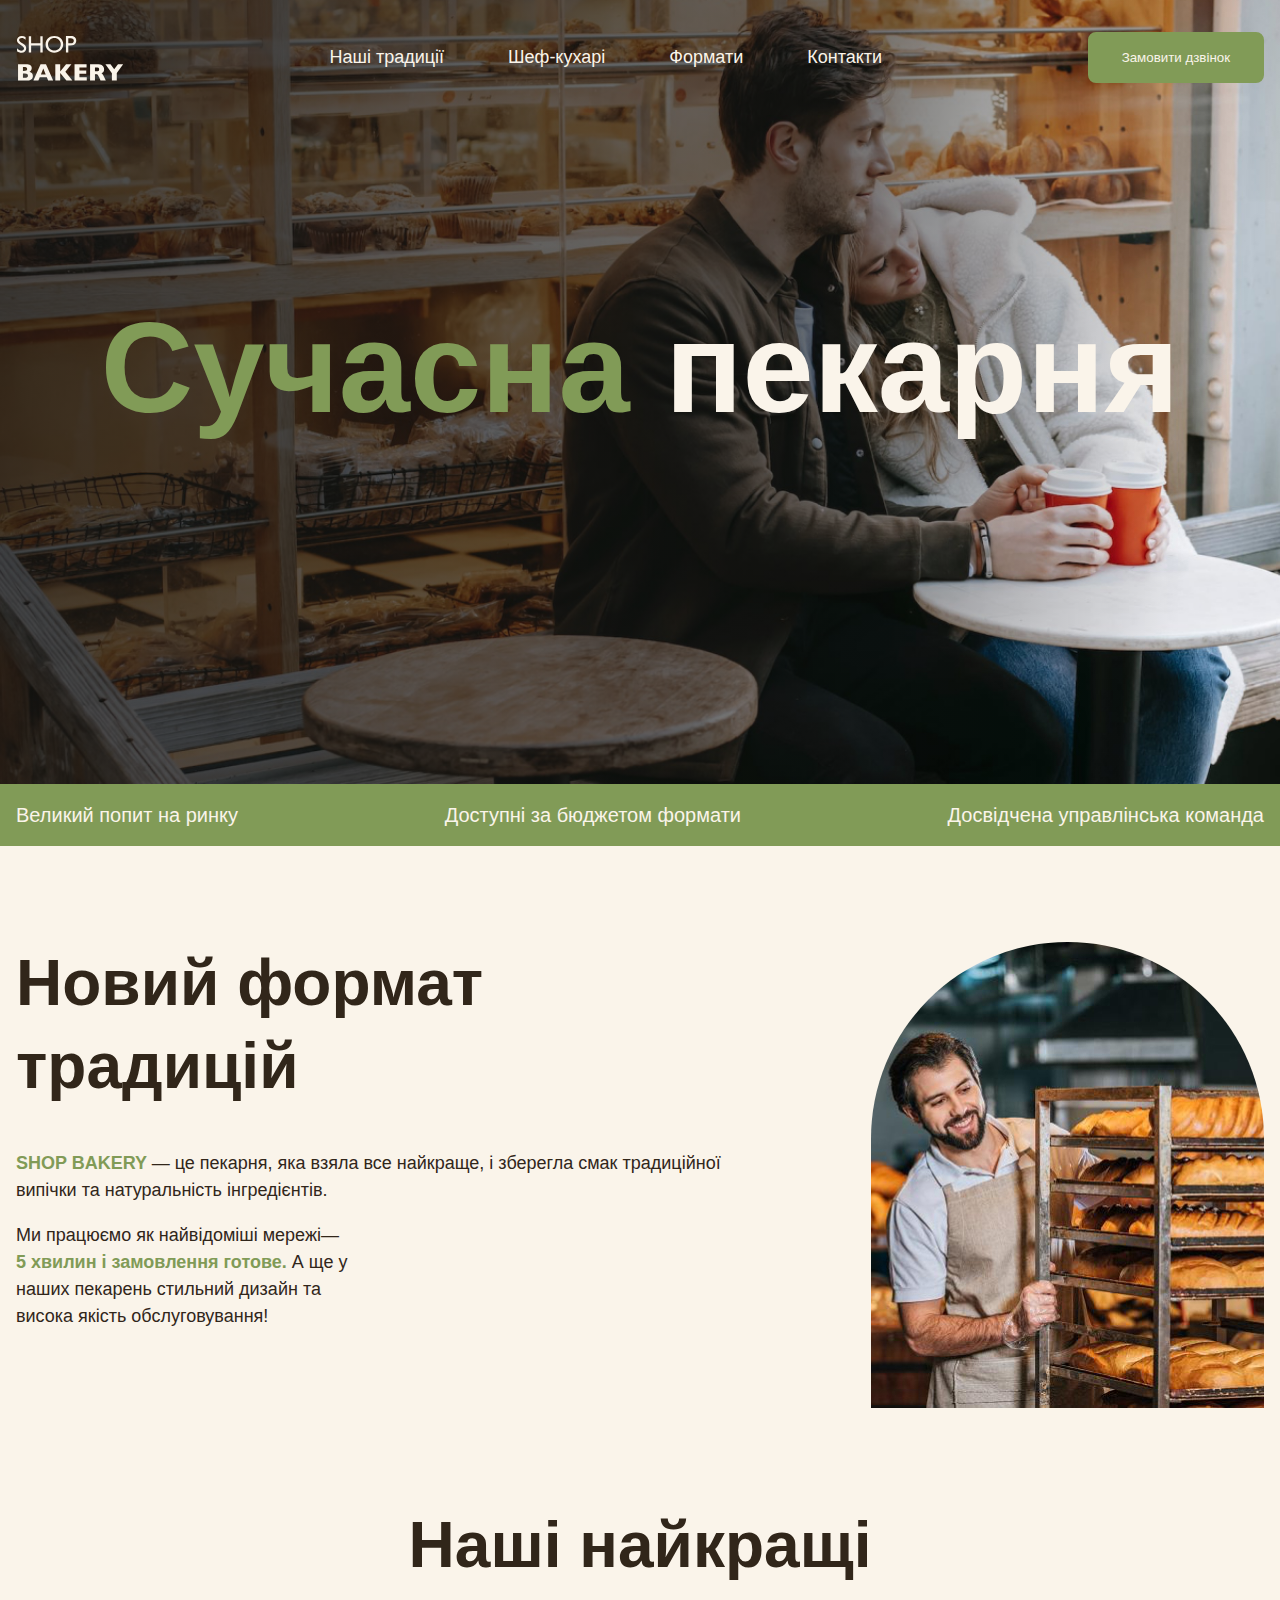
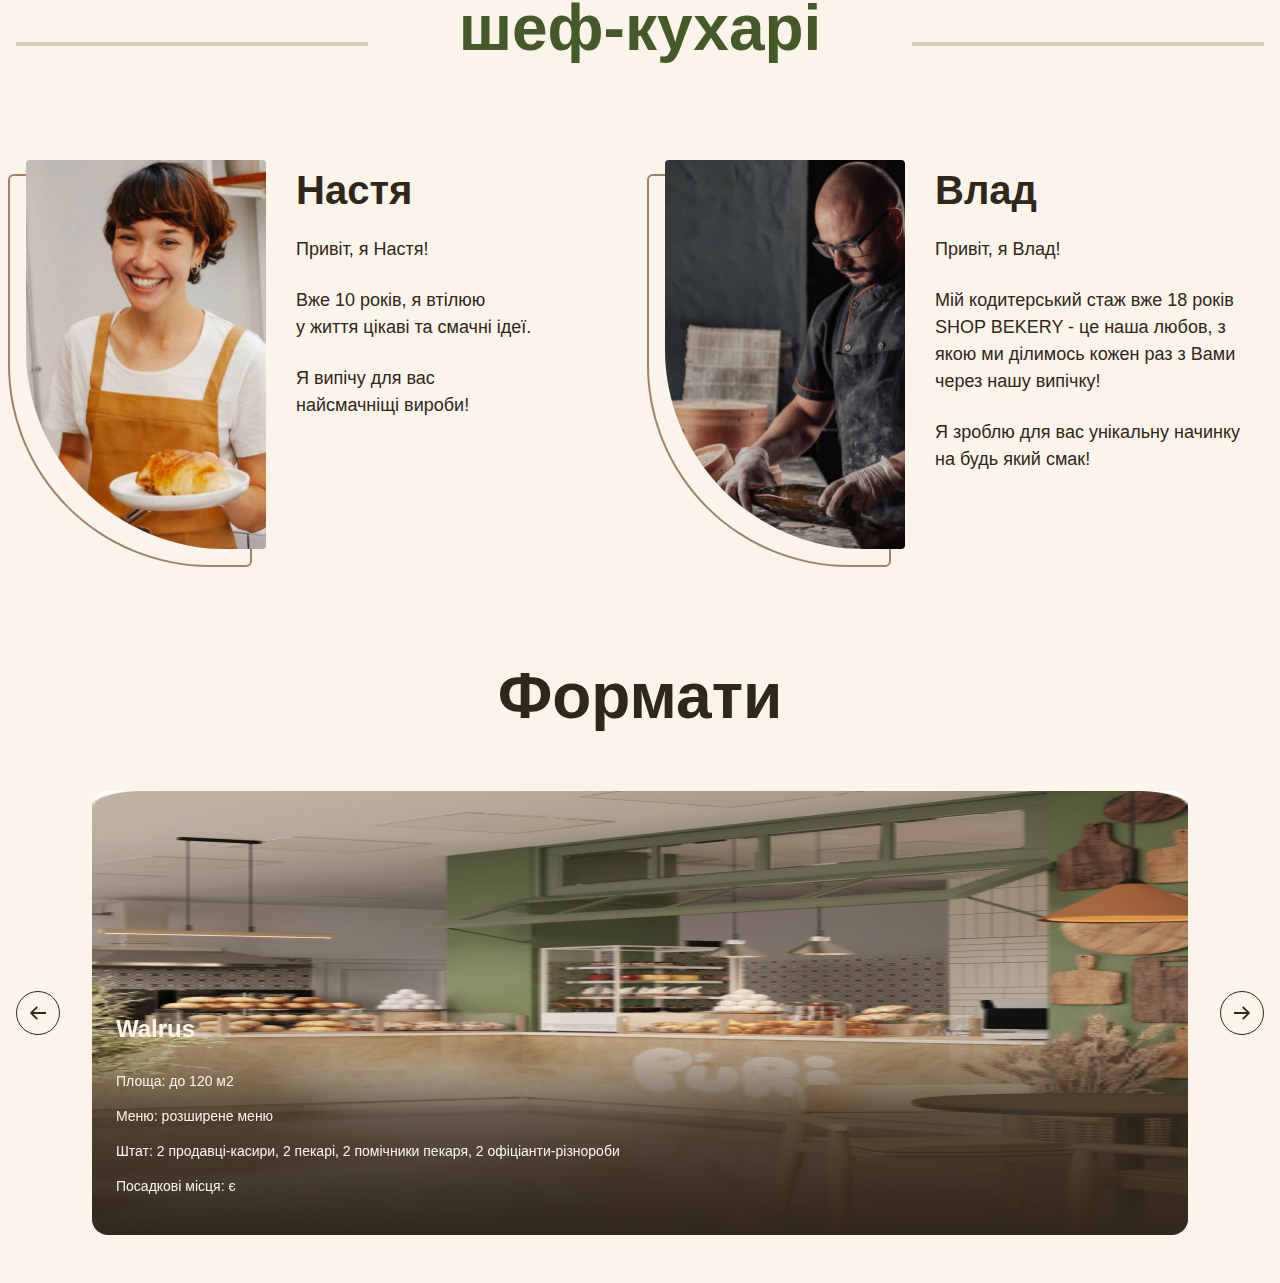
==== commit 3ed1c7e0: "ok" ====
--- a/index.html
+++ b/index.html
@@ -5,6 +5,10 @@
     <meta name="viewport" content="width=device-width, initial-scale=1.0" />
     <title>Сучасна пекарня</title>
     <link rel="stylesheet" href="css/main.min.css" />
+    <link
+      rel="stylesheet"
+      href="https://cdn.jsdelivr.net/npm/swiper@11/swiper-bundle.min.css"
+    />
   </head>
   <body>
     <header class="header">
@@ -107,7 +111,7 @@
           </div>
         </div>
       </section>
-      <!-- <section class="chefs-section section" id="chef-section">
+      <section class="chefs-section section" id="chef-section">
         <div class="container">
           <h2
             class="chefs-section__title section__title section__title--centered"
@@ -159,73 +163,130 @@
             </li>
           </ul>
         </div>
-      </section> -->
-      <!-- <section class="formats-section section" id="formats-section">
+      </section>
+      <section class="formats-section section" id="formats-section">
         <div class="container">
           <h2
             class="formats-section__title section__title section__title--centered"
           >
             Формати
           </h2>
-          <div class="formats-section__container">
-            <button class="carousel-button" type="button">
+          <div class="formats-section__slider">
+            <button class="carousel-button prev" type="button">
               <svg width="16" height="16">
                 <use href="./images/icons.svg#icon-Arrow-1"></use>
               </svg>
             </button>
-            <ul class="formats-section__list">
-              <li class="formats-section__item">
-                <article class="format-card">
-                  <img
-                    class="format-card__image"
-                    src="./images/Walrus-backgroundjpg"
-                    alt="Walrus format"
-                  />
-                  <h3 class="format-card__title" lang="en">Walrus</h3>
-                  <div class="format-card__text">
-                    <p>Площа: до 120 м2</p>
-                    <p>Меню: розширене меню</p>
-                    <p>
-                      Штат: 2 продавці-касири, 2 пекарі, 2 помічники пекаря, 2
-                      офіціанти-різнороби
-                    </p>
-                    <p>Посадкові місця: є</p>
-                  </div>
-                </article>
-              </li>
-              <li class="formats-section__item">
-                <article class="format-card">
-                  <img
-                    class="format-card__image"
-                    src="./images/Horseshue-background.jpg"
-                    alt="Horseshue format"
-                  />
-                  <h3 class="format-card__title" lang="en">Horseshue</h3>
-                  <div class="format-card__text">
-                    <p>Площа: до 25 м2</p>
-                    <p>Меню: найпопулярніші позиції меню</p>
-                    <p>Штат: 2 продавці-касири, 2 пекарі, 1 помічник пекаря</p>
-                    <p>Посадкові місця: відсутні</p>
-                  </div>
-                </article>
-              </li>
-              <li class="formats-section__item">
-                <article class="format-card">
-                  <img
-                    class="format-card__image"
-                    src="./images/Handlebar-background.jpg"
-                    alt="Handlebar format"
-                  />
-                  <h3 class="format-card__title" lang="en">Handlebar</h3>
-                  <div class="format-card__text">
-                    <p>Площа: до 15 м2</p>
-                    <p>Меню: найпопулярніші позиції меню</p>
-                    <p>Штат: 1 продавець, 1 пекар, 1 помічник пекаря</p>
-                    <p>Посадкові місця: відсутні</p>
-                  </div>
-                </article>
-              </li>
-            </ul>
+            <div class="formats-section__container swiper-container">
+              <ul class="swiper-wrapper">
+                <li class="swiper-slide">
+                  <article class="format-card">
+                    <img
+                      class="format-card__image"
+                      src="./images/Walrus-background.jpg"
+                      alt="Walrus format"
+                    />
+                    <h3 class="format-card__title" lang="en">Walrus</h3>
+                    <div class="format-card__text">
+                      <p>Площа: до 120 м2</p>
+                      <p>Меню: розширене меню</p>
+                      <p>
+                        Штат: 2 продавці-касири, 2 пекарі, 2 помічники пекаря, 2
+                        офіціанти-різнороби
+                      </p>
+                      <p>Посадкові місця: є</p>
+                    </div>
+                  </article>
+                </li>
+                <li class="swiper-slide">
+                  <article class="format-card">
+                    <img
+                      class="format-card__image"
+                      src="./images/Horseshue-background.jpg"
+                      alt="Horseshue format"
+                    />
+                    <h3 class="format-card__title" lang="en">Horseshue</h3>
+                    <div class="format-card__text">
+                      <p>Площа: до 25 м2</p>
+                      <p>Меню: найпопулярніші позиції меню</p>
+                      <p>
+                        Штат: 2 продавці-касири, 2 пекарі, 1 помічник пекаря
+                      </p>
+                      <p>Посадкові місця: відсутні</p>
+                    </div>
+                  </article>
+                </li>
+                <li class="swiper-slide">
+                  <article class="format-card">
+                    <img
+                      class="format-card__image"
+                      src="./images/Handlebar-background.jpg"
+                      alt="Handlebar format"
+                    />
+                    <h3 class="format-card__title" lang="en">Handlebar</h3>
+                    <div class="format-card__text">
+                      <p>Площа: до 15 м2</p>
+                      <p>Меню: найпопулярніші позиції меню</p>
+                      <p>Штат: 1 продавець, 1 пекар, 1 помічник пекаря</p>
+                      <p>Посадкові місця: відсутні</p>
+                    </div>
+                  </article>
+                </li>
+                <li class="swiper-slide">
+                  <article class="format-card">
+                    <img
+                      class="format-card__image"
+                      src="./images/Walrus-background.jpg"
+                      alt="Walrus format"
+                    />
+                    <h3 class="format-card__title" lang="en">Walrus</h3>
+                    <div class="format-card__text">
+                      <p>Площа: до 120 м2</p>
+                      <p>Меню: розширене меню</p>
+                      <p>
+                        Штат: 2 продавці-касири, 2 пекарі, 2 помічники пекаря, 2
+                        офіціанти-різнороби
+                      </p>
+                      <p>Посадкові місця: є</p>
+                    </div>
+                  </article>
+                </li>
+                <li class="swiper-slide">
+                  <article class="format-card">
+                    <img
+                      class="format-card__image"
+                      src="./images/Horseshue-background.jpg"
+                      alt="Horseshue format"
+                    />
+                    <h3 class="format-card__title" lang="en">Horseshue</h3>
+                    <div class="format-card__text">
+                      <p>Площа: до 25 м2</p>
+                      <p>Меню: найпопулярніші позиції меню</p>
+                      <p>
+                        Штат: 2 продавці-касири, 2 пекарі, 1 помічник пекаря
+                      </p>
+                      <p>Посадкові місця: відсутні</p>
+                    </div>
+                  </article>
+                </li>
+                <li class="swiper-slide">
+                  <article class="format-card">
+                    <img
+                      class="format-card__image"
+                      src="./images/Handlebar-background.jpg"
+                      alt="Handlebar format"
+                    />
+                    <h3 class="format-card__title" lang="en">Handlebar</h3>
+                    <div class="format-card__text">
+                      <p>Площа: до 15 м2</p>
+                      <p>Меню: найпопулярніші позиції меню</p>
+                      <p>Штат: 1 продавець, 1 пекар, 1 помічник пекаря</p>
+                      <p>Посадкові місця: відсутні</p>
+                    </div>
+                  </article>
+                </li>
+              </ul>
+            </div>
             <button class="carousel-button next" type="button">
               <svg width="16" height="16">
                 <use href="./images/icons.svg#icon-Arrow-1"></use>
@@ -233,7 +294,7 @@
             </button>
           </div>
         </div>
-      </section> -->
+      </section>
       <!-- <section class="contact-section section" id="contacts-section">
         <div class="container">
           <div class="contact-section__container">
@@ -419,6 +480,9 @@
         </form>
       </div>
     </div> -->
-    <script src="#"></script>
+    <script src="https://cdn.jsdelivr.net/npm/swiper@11/swiper-bundle.min.js"></script>
+    <script src="../Genius-test/js/formats-slider.js"></script>
+    <script src="../Genius-test/js/mobile-menu.js"></script>
+    <script src="../Genius-test/js/modal.js"></script>
   </body>
 </html>
--- a/css/main.min.css
+++ b/css/main.min.css
@@ -1 +1 @@
-@font-face{font-display:swap;font-family:"Poppins";font-style:normal;font-weight:300;src:url("../fonts/poppins-v21-latin-300.woff2") format("woff2")}@font-face{font-display:swap;font-family:"Poppins";font-style:normal;font-weight:400;src:url("../fonts/poppins-v21-latin-regular.woff2") format("woff2")}@font-face{font-display:swap;font-family:"Poppins";font-style:normal;font-weight:600;src:url("../fonts/poppins-v21-latin-600.woff2") format("woff2")}@font-face{font-display:swap;font-family:"Poppins";font-style:normal;font-weight:900;src:url("../fonts/poppins-v21-latin-900.woff2") format("woff2")}:root{--color-primary-dark: #31261A;--color-primary-light: #FAF4EA;--color-secondary-dark: #A18268;--color-brand-normal: #819B57;--color-brand-dark: #465929;--color-brand-light: #CFCFBC}*,*::before,*::after{-webkit-box-sizing:border-box;box-sizing:border-box}body{color:var(--color-primary-dark);background-color:var(--color-primary-light);font-family:"Poppins",sans-serif;font-size:16px;font-weight:300;line-height:1.5;margin:0}@media screen and (min-width: 768px){body{font-size:18px;font-weight:400}}h1,h2,h3,h4,h5,h6,p{margin-top:0}a{display:inline-block}address{font-style:normal}ul{list-style-type:none;padding:0;margin:0}.visually-hidden{position:absolute;left:-10000px;top:auto;width:1px;height:1px;overflow:hidden}.text-brand{color:var(--color-brand-normal)}.text-brand--dark{color:var(--color-brand-dark)}.text-bold{font-weight:600}.text-uppercase{text-transform:uppercase}.button{display:block;color:var(--color-primary-light);background-color:var(--color-brand-normal);border:2px solid var(--color-brand-normal);border-radius:8px;cursor:pointer;padding:16px 32px}.button:hover{color:var(--color-brand-dark);background-color:rgba(0,0,0,0)}.carousel-button{display:-webkit-box;display:-ms-flexbox;display:flex;-webkit-box-align:center;-ms-flex-align:center;align-items:center;-webkit-box-pack:center;-ms-flex-pack:center;justify-content:center;width:44px;height:44px;padding:0;fill:var(--color-primary-dark);background-color:rgba(0,0,0,0);-ms-flex-negative:0;flex-shrink:0;border-radius:50%;border:1px solid var(--color-primary-dark);cursor:pointer}.carousel-button:hover{background-color:var(--color-primary-dark);fill:var(--color-primary-light)}.carousel-button.next{-webkit-transform:rotate(180deg);transform:rotate(180deg)}.chef-card{display:-webkit-box;display:-ms-flexbox;display:flex;gap:30px}.chef-card__photo{border-radius:4px 4px 4px 200px;-webkit-box-shadow:-16px 16px 0 0 var(--color-primary-light),-16px 16px 0 2px var(--color-secondary-dark);box-shadow:-16px 16px 0 0 var(--color-primary-light),-16px 16px 0 2px var(--color-secondary-dark)}.chef-card__title{margin-bottom:16px;font-size:40px;font-weight:600}.chef-card__text{margin-bottom:24px}.chef-card__text:last-child{margin-bottom:0}.form-terms{margin:0 auto;max-width:220px;font-weight:500;font-size:12px;line-height:1.5;text-align:center}.form-terms__link{color:var(--color-primary-dark);text-underline-offset:2px}.format-card{position:relative;display:-webkit-box;display:-ms-flexbox;display:flex;-webkit-box-orient:vertical;-webkit-box-direction:normal;-ms-flex-direction:column;flex-direction:column;-webkit-box-pack:end;-ms-flex-pack:end;justify-content:flex-end;height:444px;padding:24px;background-image:-webkit-gradient(linear, left top, left bottom, color-stop(55.21%, rgba(49, 38, 26, 0)), color-stop(72.92%, rgba(49, 38, 26, 0.71)), to(var(--color-primary-dark)));background-image:linear-gradient(180deg, rgba(49, 38, 26, 0) 55.21%, rgba(49, 38, 26, 0.71) 72.92%, var(--color-primary-dark) 100%);border-radius:16px;-webkit-transition:-webkit-transform .3s;transition:-webkit-transform .3s;transition:transform .3s;transition:transform .3s, -webkit-transform .3s;overflow:hidden}.format-card:hover{-webkit-transform:scale(1.05);transform:scale(1.05)}.format-card__image{position:absolute;z-index:-1;top:0;left:0;width:100%;height:100%}.format-card__title{font-size:24px;font-weight:600;color:var(--color-primary-light)}.format-card__text{font-size:14px;font-weight:300;color:var(--color-primary-light)}.input{position:relative}.input__label{position:absolute;top:16px;left:42px}.input__control{padding:16px 42px;width:100%;font-size:16px;line-height:1.17;border:1px solid var(--color-secondary-dark);border-radius:8px;background-color:rgba(0,0,0,0)}.input__control:focus{border-color:var(--color-brand-normal);outline:none}.input__control::-webkit-input-placeholder{color:var(--color-secondary-dark);font-size:16px;line-height:1.17}.input__control::-moz-placeholder{color:var(--color-secondary-dark);font-size:16px;line-height:1.17}.input__control:-ms-input-placeholder{color:var(--color-secondary-dark);font-size:16px;line-height:1.17}.input__control::-ms-input-placeholder{color:var(--color-secondary-dark);font-size:16px;line-height:1.17}.input__control::placeholder{color:var(--color-secondary-dark);font-size:16px;line-height:1.17}.input__control:focus::-webkit-input-placeholder{color:var(--color-primary-dark)}.input__control:focus::-moz-placeholder{color:var(--color-primary-dark)}.input__control:focus:-ms-input-placeholder{color:var(--color-primary-dark)}.input__control:focus::-ms-input-placeholder{color:var(--color-primary-dark)}.input__control:focus::placeholder{color:var(--color-primary-dark)}.link{color:var(--color-primary-light);text-decoration:none;-webkit-transition:color .3s;transition:color .3s}.link:hover{color:var(--color-brand-normal)}.adventages-section{padding:16px 0}@media screen and (min-width: 1280px){.adventages-section{background-color:var(--color-brand-normal)}}.adventages-section__list{display:-webkit-box;display:-ms-flexbox;display:flex;-webkit-box-orient:vertical;-webkit-box-direction:normal;-ms-flex-direction:column;flex-direction:column;gap:16px;padding:24px 40px;background-color:var(--color-brand-light);border-radius:24px}@media screen and (min-width: 1280px){.adventages-section__list{-webkit-box-orient:horizontal;-webkit-box-direction:normal;-ms-flex-direction:row;flex-direction:row;-webkit-box-pack:justify;-ms-flex-pack:justify;justify-content:space-between;gap:40px;background-color:rgba(0,0,0,0);padding:0}}.adventages-section__item{font-size:14px;font-weight:300}@media screen and (min-width: 1280px){.adventages-section__item{color:var(--color-primary-light);font-size:20px;font-weight:300}}.chefs-section__title{position:relative;margin:0 auto 80px}.chefs-section__title::before,.chefs-section__title::after{position:absolute;bottom:24px;width:352px;border:2px solid var(--color-brand-light);content:""}.chefs-section__title::before{left:0}.chefs-section__title::after{right:0}.chefs-section__list{display:-webkit-box;display:-ms-flexbox;display:flex;-ms-flex-wrap:wrap;flex-wrap:wrap;gap:40px 30px}.chefs-section__item{-ms-flex-preferred-size:calc((100% - 30px)/2);flex-basis:calc((100% - 30px)/2)}.contact-section{padding-bottom:96px}.contact-section__container{display:-webkit-box;display:-ms-flexbox;display:flex;gap:32px}.contact-section__title{margin-bottom:16px}.contact-section__form-field{margin-bottom:24px}.contact-section__form-field:last-child{margin-bottom:0px}.contact-section__button{display:block;margin:0 auto 16px}.contact-section__map{-ms-flex-negative:0;flex-shrink:0;border:none;border-radius:16px}.container{width:100%;max-width:1280px;margin:0 auto;padding:0 16px}.footer{padding:32px 0;position:relative;background-image:url(../images/Footer-background.jpg);background-color:var(--color-primary-dark);background-repeat:no-repeat;background-position:center top;background-size:cover}.footer::before,.footer::after{position:absolute;bottom:0;background-repeat:no-repeat;content:""}.footer::before{width:180px;height:120px;left:0;background-image:url(../images/Decor-bread-small.png)}.footer::after{width:380px;height:190px;right:0;background-image:url(../images/Decor-bread-large.png)}.footer-container{display:-webkit-box;display:-ms-flexbox;display:flex;gap:20px}.footer-nav,.footer-adress{display:-webkit-box;display:-ms-flexbox;display:flex;-ms-flex-preferred-size:50%;flex-basis:50%;gap:20px}.footer-logo,.footer-menu{-webkit-box-flex:1;-ms-flex-positive:1;flex-grow:1}.adress-list,.adress-info{-webkit-box-flex:1;-ms-flex-positive:1;flex-grow:1}.adress-link{color:var(--color-primary-light);font-size:16px;font-weight:300;text-decoration:none}.adress-link:hover{color:var(--color-brand-normal)}.adress-icon{fill:var(--color-primary-light)}.adress-icon:hover{fill:var(--color-secondary-dark)}.adress-copyright{font-size:14px}.formats-section__container{display:-webkit-box;display:-ms-flexbox;display:flex;-webkit-box-align:center;-ms-flex-align:center;align-items:center;gap:32px}.formats-section__list{display:-webkit-box;display:-ms-flexbox;display:flex;-ms-flex-wrap:wrap;flex-wrap:wrap;gap:20px}.formats-section__item{-ms-flex-preferred-size:calc((100% - 40px)/3);flex-basis:calc((100% - 40px)/3)}.header{position:absolute;top:0;left:0;width:100%;padding-top:16px}@media screen and (min-width: 1280px){.header{padding-top:32px}}.header__container{display:-webkit-box;display:-ms-flexbox;display:flex;-webkit-box-align:center;-ms-flex-align:center;align-items:center;gap:40px}.header__nav{display:-webkit-box;display:-ms-flexbox;display:flex;-webkit-box-align:center;-ms-flex-align:center;align-items:center;-webkit-box-flex:1;-ms-flex-positive:1;flex-grow:1;gap:40px}.header__menu{display:none}@media screen and (min-width: 1280px){.header__menu{display:-webkit-box;display:-ms-flexbox;display:flex;gap:64px;-webkit-box-flex:1;-ms-flex-positive:1;flex-grow:1;-webkit-box-pack:center;-ms-flex-pack:center;justify-content:center}}.header__button{display:none}@media screen and (min-width: 1280px){.header__button{display:block}}.header__burger{width:24px;height:24px;padding:0;margin-right:20px;background-color:rgba(0,0,0,0);border:none;fill:var(--color-primary-light)}@media screen and (min-width: 1280px){.header__burger{display:none}}.hero-section{padding:124px 0;background-image:linear-gradient(102.76deg, rgba(18, 18, 17, 0.78) 2.03%, rgba(18, 18, 17, 0.6) 58.46%, rgba(18, 18, 17, 0) 90.36%),url(../images/hero-section-background.jpg);background-repeat:no-repeat;background-position:center top;background-size:cover}@media screen and (min-width: 1280px){.hero-section{padding:272px 0}}@media screen and (min-device-pixel-ratio: 2),(-webkit-min-device-pixel-ratio: 2),(min-resolution: 192dpi),(min-resolution: 2dppx){.hero-section{background-image:linear-gradient(102.76deg, rgba(18, 18, 17, 0.78) 2.03%, rgba(18, 18, 17, 0.6) 58.46%, rgba(18, 18, 17, 0) 90.36%),url(../images/hero-section-background@2x.jpg)}}.hero-section__title{margin-bottom:48px;color:var(--color-primary-light);text-align:center;font-size:67px;line-height:1;font-weight:900}@media screen and (min-width: 768px){.hero-section__title{font-size:128px;line-height:1.5}}.hero-section__button{margin:0 auto}@media screen and (min-width: 768px){.hero-section__button{display:none}}.mobile-menu{position:fixed;top:0;left:0;width:100%;height:100%;background-color:var(--color-primary-light);-webkit-transform:translateX(100%);transform:translateX(100%);-webkit-transition:-webkit-transform .3s;transition:-webkit-transform .3s;transition:transform .3s;transition:transform .3s, -webkit-transform .3s}.mobile-menu__is-open{-webkit-transform:translateX(0);transform:translateX(0)}.mobile-menu__btn-close{position:absolute;top:16px;right:24px}.backdrop{position:fixed;top:0;left:0;right:0;bottom:0;display:-webkit-box;display:-ms-flexbox;display:flex;-webkit-box-align:center;-ms-flex-align:center;align-items:center;-webkit-box-pack:center;-ms-flex-pack:center;justify-content:center;padding:20px 0;background:rgba(0,0,0,.5);-webkit-transition:opacity .3s visibility .3s;transition:opacity .3s visibility .3s}.backdrop__is-hidden{opacity:0;visibility:hidden;pointer-events:none}.modal{position:relative;width:100%;max-width:880px;height:100%;max-height:880px;padding:128px;background-color:var(--color-primary-light);border-radius:32px;overflow-y:auto}.modal__btn-close{position:absolute;top:40px;right:40px}.modal__form-field{margin-bottom:32px}.modal__button{margin:0 auto 24px}.section{padding:20px 0}@media screen and (min-width: 768px){.section{padding:48px 0}}.section__title{font-size:32px;font-weight:900;line-height:1.5}@media screen and (min-width: 768px){.section__title{font-size:64px;line-height:1.3}}.section__title--centered{text-align:center}.traditions-section{padding-top:40px}@media screen and (min-width: 768px){.traditions-section{padding-top:96px}}.traditions-section__container{display:-webkit-box;display:-ms-flexbox;display:flex;-webkit-box-align:start;-ms-flex-align:start;align-items:flex-start;-webkit-box-pack:justify;-ms-flex-pack:justify;justify-content:space-between;gap:40px}.traditions-section__content{max-width:710px}.traditions-section__title{margin-bottom:42px}.traditions-section__text--limited{max-width:335px}.traditions-section__image{display:none;border-radius:400px 400px 0 0}@media screen and (min-width: 768px){.traditions-section__image{display:block}}/*# sourceMappingURL=main.min.css.map */+@font-face{font-display:swap;font-family:"Poppins";font-style:normal;font-weight:300;src:url("../fonts/poppins-v21-latin-300.woff2") format("woff2")}@font-face{font-display:swap;font-family:"Poppins";font-style:normal;font-weight:400;src:url("../fonts/poppins-v21-latin-regular.woff2") format("woff2")}@font-face{font-display:swap;font-family:"Poppins";font-style:normal;font-weight:600;src:url("../fonts/poppins-v21-latin-600.woff2") format("woff2")}@font-face{font-display:swap;font-family:"Poppins";font-style:normal;font-weight:900;src:url("../fonts/poppins-v21-latin-900.woff2") format("woff2")}:root{--color-primary-dark: #31261A;--color-primary-light: #FAF4EA;--color-secondary-dark: #A18268;--color-brand-normal: #819B57;--color-brand-dark: #465929;--color-brand-light: #CFCFBC}*,*::before,*::after{-webkit-box-sizing:border-box;box-sizing:border-box}body{color:var(--color-primary-dark);background-color:var(--color-primary-light);font-family:"Poppins",sans-serif;font-size:16px;font-weight:300;line-height:1.5;margin:0}@media screen and (min-width: 768px){body{font-size:18px;font-weight:400}}h1,h2,h3,h4,h5,h6,p{margin-top:0}img{display:block;max-width:100%;height:auto}a{display:inline-block}address{font-style:normal}ul{margin:0;padding:0;list-style-type:none}.visually-hidden{position:absolute;left:-10000px;top:auto;width:1px;height:1px;overflow:hidden}.text-brand{color:var(--color-brand-normal)}.text-brand--dark{color:var(--color-brand-dark)}.text-bold{font-weight:600}.text-uppercase{text-transform:uppercase}.button{display:block;color:var(--color-primary-light);background-color:var(--color-brand-normal);border:2px solid var(--color-brand-normal);border-radius:8px;cursor:pointer;padding:16px 32px}.button:hover{color:var(--color-brand-dark);background-color:rgba(0,0,0,0)}.carousel-button{display:-webkit-box;display:-ms-flexbox;display:flex;-webkit-box-align:center;-ms-flex-align:center;align-items:center;-webkit-box-pack:center;-ms-flex-pack:center;justify-content:center;width:44px;height:44px;padding:0;fill:var(--color-primary-dark);background-color:rgba(0,0,0,0);-ms-flex-negative:0;flex-shrink:0;border-radius:50%;border:1px solid var(--color-primary-dark);cursor:pointer}.carousel-button:hover{background-color:var(--color-primary-dark);fill:var(--color-primary-light)}.carousel-button.next{-webkit-transform:rotate(180deg);transform:rotate(180deg)}.chef-card{display:-webkit-box;display:-ms-flexbox;display:flex;-webkit-box-align:start;-ms-flex-align:start;align-items:flex-start;padding:10px;gap:16px}@media screen and (min-width: 1280px){.chef-card{gap:30px}}.chef-card__photo{width:140px;border-radius:4px 4px 4px 200px;-webkit-box-shadow:-16px 16px 0 0 var(--color-primary-light),-16px 16px 0 2px var(--color-secondary-dark);box-shadow:-16px 16px 0 0 var(--color-primary-light),-16px 16px 0 2px var(--color-secondary-dark)}@media screen and (min-width: 1280px){.chef-card__photo{width:240px}}.chef-card__title{margin-bottom:16px;font-size:24px;font-weight:600}@media screen and (min-width: 768px){.chef-card__title{font-size:40px}}.chef-card__text{font-size:14px;margin-bottom:24px}.chef-card__text:last-child{margin-bottom:0}@media screen and (min-width: 768px){.chef-card__text{font-size:18px}}.form-terms{margin:0 auto;max-width:220px;font-weight:500;font-size:12px;line-height:1.5;text-align:center}.form-terms__link{color:var(--color-primary-dark);text-underline-offset:2px}.format-card{position:relative;display:-webkit-box;display:-ms-flexbox;display:flex;-webkit-box-orient:vertical;-webkit-box-direction:normal;-ms-flex-direction:column;flex-direction:column;-webkit-box-pack:end;-ms-flex-pack:end;justify-content:flex-end;height:444px;padding:24px;background-image:-webkit-gradient(linear, left top, left bottom, color-stop(55.21%, rgba(49, 38, 26, 0)), color-stop(72.92%, rgba(49, 38, 26, 0.71)), to(var(--color-primary-dark)));background-image:linear-gradient(180deg, rgba(49, 38, 26, 0) 55.21%, rgba(49, 38, 26, 0.71) 72.92%, var(--color-primary-dark) 100%);border-radius:16px;-webkit-transition:-webkit-transform .3s;transition:-webkit-transform .3s;transition:transform .3s;transition:transform .3s, -webkit-transform .3s;overflow:hidden}.format-card:hover{-webkit-transform:scale(1.05);transform:scale(1.05)}.format-card__image{position:absolute;z-index:-1;top:0;left:0;width:100%;height:100%}.format-card__title{font-size:24px;font-weight:600;color:var(--color-primary-light)}.format-card__text{font-size:14px;font-weight:300;color:var(--color-primary-light)}.input{position:relative}.input__label{position:absolute;top:16px;left:42px}.input__control{padding:16px 42px;width:100%;font-size:16px;line-height:1.17;border:1px solid var(--color-secondary-dark);border-radius:8px;background-color:rgba(0,0,0,0)}.input__control:focus{border-color:var(--color-brand-normal);outline:none}.input__control::-webkit-input-placeholder{color:var(--color-secondary-dark);font-size:16px;line-height:1.17}.input__control::-moz-placeholder{color:var(--color-secondary-dark);font-size:16px;line-height:1.17}.input__control:-ms-input-placeholder{color:var(--color-secondary-dark);font-size:16px;line-height:1.17}.input__control::-ms-input-placeholder{color:var(--color-secondary-dark);font-size:16px;line-height:1.17}.input__control::placeholder{color:var(--color-secondary-dark);font-size:16px;line-height:1.17}.input__control:focus::-webkit-input-placeholder{color:var(--color-primary-dark)}.input__control:focus::-moz-placeholder{color:var(--color-primary-dark)}.input__control:focus:-ms-input-placeholder{color:var(--color-primary-dark)}.input__control:focus::-ms-input-placeholder{color:var(--color-primary-dark)}.input__control:focus::placeholder{color:var(--color-primary-dark)}.link{color:var(--color-primary-light);text-decoration:none;-webkit-transition:color .3s;transition:color .3s}.link:hover{color:var(--color-brand-normal)}.adventages-section{padding:16px 0}@media screen and (min-width: 1280px){.adventages-section{background-color:var(--color-brand-normal)}}.adventages-section__list{display:-webkit-box;display:-ms-flexbox;display:flex;-webkit-box-orient:vertical;-webkit-box-direction:normal;-ms-flex-direction:column;flex-direction:column;gap:16px;padding:24px 40px;background-color:var(--color-brand-light);border-radius:24px}@media screen and (min-width: 1280px){.adventages-section__list{-webkit-box-orient:horizontal;-webkit-box-direction:normal;-ms-flex-direction:row;flex-direction:row;-webkit-box-pack:justify;-ms-flex-pack:justify;justify-content:space-between;gap:40px;background-color:rgba(0,0,0,0);padding:0}}.adventages-section__item{font-size:14px;font-weight:300}@media screen and (min-width: 1280px){.adventages-section__item{color:var(--color-primary-light);font-size:20px;font-weight:300}}.chefs-section__title{position:relative;margin:0 auto 24px}@media screen and (min-width: 1280px){.chefs-section__title{margin-bottom:80px}}.chefs-section__title::before,.chefs-section__title::after{display:none;position:absolute;bottom:24px;width:352px;border:2px solid var(--color-brand-light);content:""}@media screen and (min-width: 1280px){.chefs-section__title::before,.chefs-section__title::after{display:block}}.chefs-section__title::before{left:0}.chefs-section__title::after{right:0}.chefs-section__list{display:-webkit-box;display:-ms-flexbox;display:flex;-webkit-box-orient:vertical;-webkit-box-direction:normal;-ms-flex-direction:column;flex-direction:column;-ms-flex-wrap:wrap;flex-wrap:wrap;gap:20px}@media screen and (min-width: 768px){.chefs-section__list{-webkit-box-orient:horizontal;-webkit-box-direction:normal;-ms-flex-direction:row;flex-direction:row;gap:40px 30px}}@media screen and (min-width: 768px){.chefs-section__item{-ms-flex-preferred-size:calc((100% - 30px)/2);flex-basis:calc((100% - 30px)/2)}}.contact-section{padding-bottom:96px}.contact-section__container{display:-webkit-box;display:-ms-flexbox;display:flex;gap:32px}.contact-section__title{margin-bottom:16px}.contact-section__form-field{margin-bottom:24px}.contact-section__form-field:last-child{margin-bottom:0px}.contact-section__button{display:block;margin:0 auto 16px}.contact-section__map{-ms-flex-negative:0;flex-shrink:0;border:none;border-radius:16px}.container{width:100%;max-width:1280px;margin:0 auto;padding:0 16px}.footer{padding:32px 0;position:relative;background-image:url(../images/Footer-background.jpg);background-color:var(--color-primary-dark);background-repeat:no-repeat;background-position:center top;background-size:cover}.footer::before,.footer::after{position:absolute;bottom:0;background-repeat:no-repeat;content:""}.footer::before{width:180px;height:120px;left:0;background-image:url(../images/Decor-bread-small.png)}.footer::after{width:380px;height:190px;right:0;background-image:url(../images/Decor-bread-large.png)}.footer-container{display:-webkit-box;display:-ms-flexbox;display:flex;gap:20px}.footer-nav,.footer-adress{display:-webkit-box;display:-ms-flexbox;display:flex;-ms-flex-preferred-size:50%;flex-basis:50%;gap:20px}.footer-logo,.footer-menu{-webkit-box-flex:1;-ms-flex-positive:1;flex-grow:1}.adress-list,.adress-info{-webkit-box-flex:1;-ms-flex-positive:1;flex-grow:1}.adress-link{color:var(--color-primary-light);font-size:16px;font-weight:300;text-decoration:none}.adress-link:hover{color:var(--color-brand-normal)}.adress-icon{fill:var(--color-primary-light)}.adress-icon:hover{fill:var(--color-secondary-dark)}.adress-copyright{font-size:14px}.formats-section__slider{display:-webkit-box;display:-ms-flexbox;display:flex;-webkit-box-align:center;-ms-flex-align:center;align-items:center;gap:32px}.formats-section__container{overflow:hidden}.header{position:absolute;top:0;left:0;width:100%;padding-top:16px}@media screen and (min-width: 1280px){.header{padding-top:32px}}.header__container{display:-webkit-box;display:-ms-flexbox;display:flex;-webkit-box-align:center;-ms-flex-align:center;align-items:center;gap:40px}.header__nav{display:-webkit-box;display:-ms-flexbox;display:flex;-webkit-box-align:center;-ms-flex-align:center;align-items:center;-webkit-box-flex:1;-ms-flex-positive:1;flex-grow:1;gap:40px}.header__menu{display:none}@media screen and (min-width: 1280px){.header__menu{display:-webkit-box;display:-ms-flexbox;display:flex;gap:64px;-webkit-box-flex:1;-ms-flex-positive:1;flex-grow:1;-webkit-box-pack:center;-ms-flex-pack:center;justify-content:center}}.header__button{display:none}@media screen and (min-width: 1280px){.header__button{display:block}}.header__burger{width:24px;height:24px;padding:0;margin-right:20px;background-color:rgba(0,0,0,0);border:none;fill:var(--color-primary-light)}@media screen and (min-width: 1280px){.header__burger{display:none}}.hero-section{padding:124px 0;background-image:linear-gradient(102.76deg, rgba(18, 18, 17, 0.78) 2.03%, rgba(18, 18, 17, 0.6) 58.46%, rgba(18, 18, 17, 0) 90.36%),url(../images/hero-section-background.jpg);background-repeat:no-repeat;background-position:center top;background-size:cover}@media screen and (min-width: 1280px){.hero-section{padding:272px 0}}@media screen and (min-device-pixel-ratio: 2),(-webkit-min-device-pixel-ratio: 2),(min-resolution: 192dpi),(min-resolution: 2dppx){.hero-section{background-image:linear-gradient(102.76deg, rgba(18, 18, 17, 0.78) 2.03%, rgba(18, 18, 17, 0.6) 58.46%, rgba(18, 18, 17, 0) 90.36%),url(../images/hero-section-background@2x.jpg)}}.hero-section__title{margin-bottom:48px;color:var(--color-primary-light);text-align:center;font-size:67px;line-height:1;font-weight:900}@media screen and (min-width: 768px){.hero-section__title{font-size:128px;line-height:1.5}}.hero-section__button{margin:0 auto}@media screen and (min-width: 768px){.hero-section__button{display:none}}.mobile-menu{position:fixed;top:0;left:0;width:100%;height:100%;background-color:var(--color-primary-light);-webkit-transform:translateX(100%);transform:translateX(100%);-webkit-transition:-webkit-transform .3s;transition:-webkit-transform .3s;transition:transform .3s;transition:transform .3s, -webkit-transform .3s}.mobile-menu__is-open{-webkit-transform:translateX(0);transform:translateX(0)}.mobile-menu__btn-close{position:absolute;top:16px;right:24px}.backdrop{position:fixed;top:0;left:0;right:0;bottom:0;display:-webkit-box;display:-ms-flexbox;display:flex;-webkit-box-align:center;-ms-flex-align:center;align-items:center;-webkit-box-pack:center;-ms-flex-pack:center;justify-content:center;padding:20px 0;background:rgba(0,0,0,.5);-webkit-transition:opacity .3s visibility .3s;transition:opacity .3s visibility .3s}.backdrop__is-hidden{opacity:0;visibility:hidden;pointer-events:none}.modal{position:relative;width:100%;max-width:880px;height:100%;max-height:880px;padding:128px;background-color:var(--color-primary-light);border-radius:32px;overflow-y:auto}.modal__btn-close{position:absolute;top:40px;right:40px}.modal__form-field{margin-bottom:32px}.modal__button{margin:0 auto 24px}.section{padding:20px 0}@media screen and (min-width: 768px){.section{padding:48px 0}}.section__title{font-size:32px;font-weight:900;line-height:1.5}@media screen and (min-width: 768px){.section__title{font-size:64px;line-height:1.3}}.section__title--centered{text-align:center}.traditions-section{padding-top:40px}@media screen and (min-width: 768px){.traditions-section{padding-top:96px}}.traditions-section__container{display:-webkit-box;display:-ms-flexbox;display:flex;-webkit-box-align:start;-ms-flex-align:start;align-items:flex-start;-webkit-box-pack:justify;-ms-flex-pack:justify;justify-content:space-between;gap:40px}.traditions-section__content{max-width:710px}.traditions-section__title{margin-bottom:42px}.traditions-section__text--limited{max-width:335px}.traditions-section__image{display:none;border-radius:400px 400px 0 0}@media screen and (min-width: 768px){.traditions-section__image{display:block}}/*# sourceMappingURL=main.min.css.map */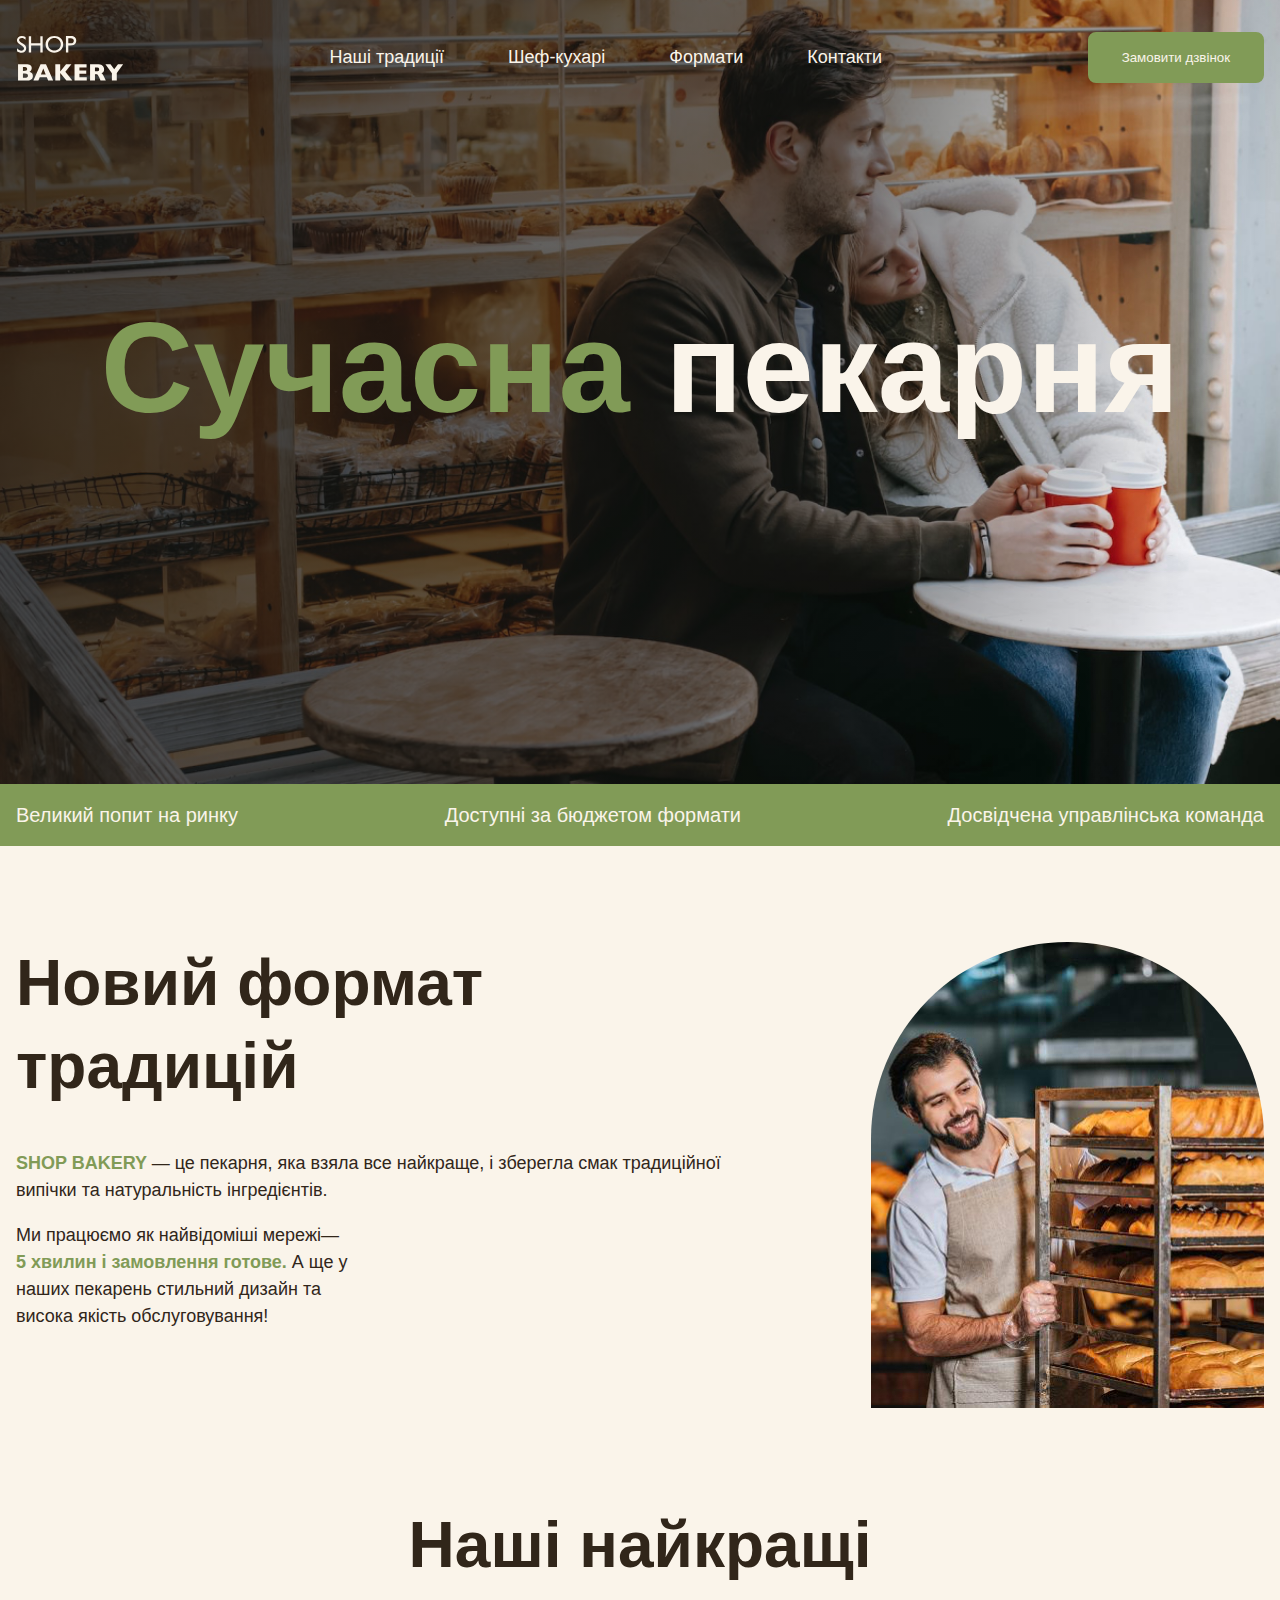
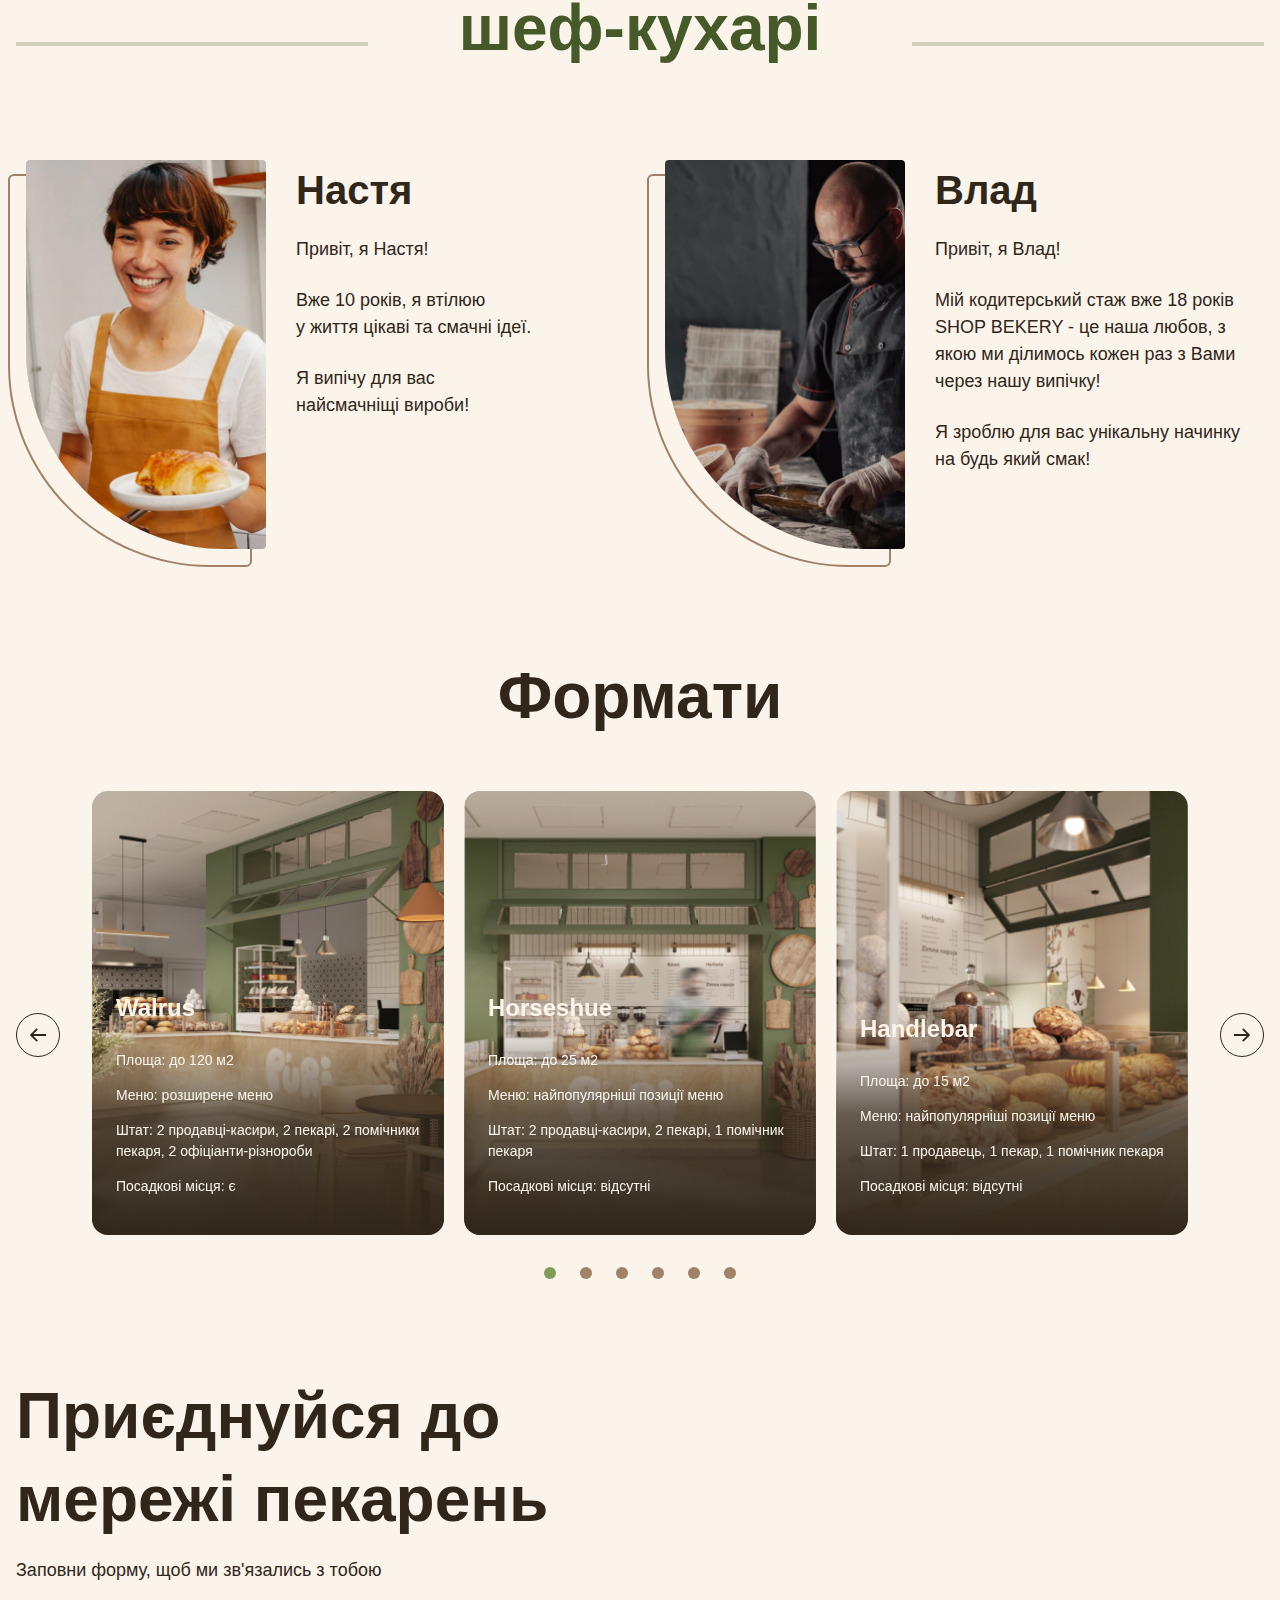
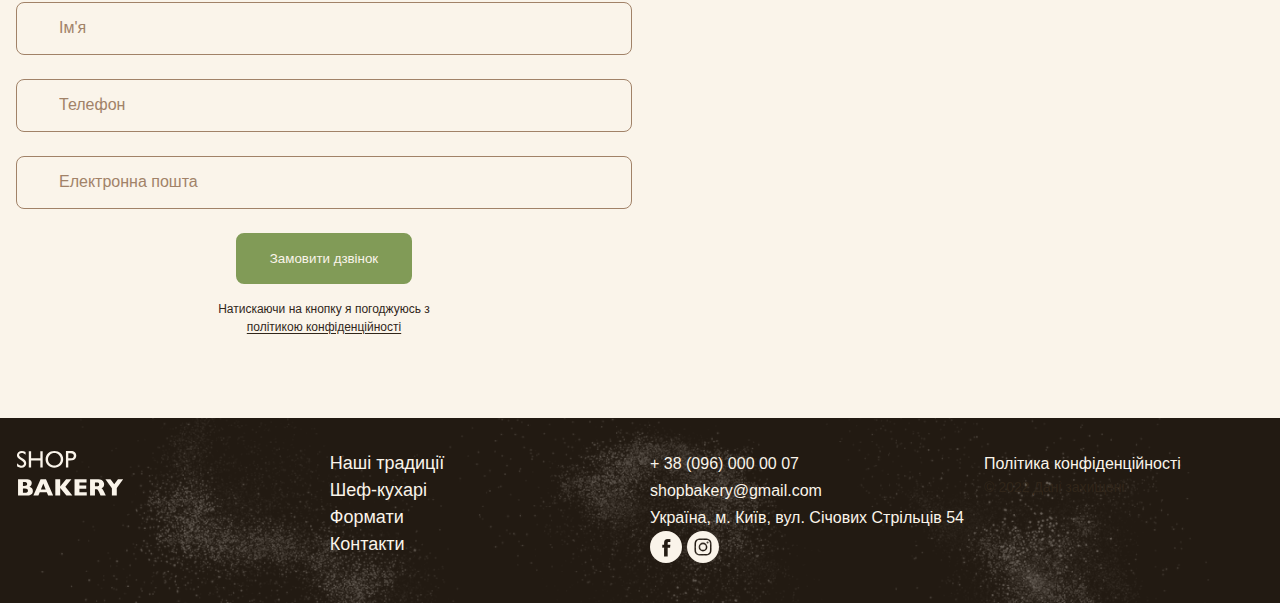
==== commit 530db13e: "щл" ====
--- a/index.html
+++ b/index.html
@@ -172,13 +172,16 @@
             Формати
           </h2>
           <div class="formats-section__slider">
-            <button class="carousel-button prev" type="button">
+            <button
+              class="formats-section__button carousel-button prev"
+              type="button"
+            >
               <svg width="16" height="16">
                 <use href="./images/icons.svg#icon-Arrow-1"></use>
               </svg>
             </button>
             <div class="formats-section__container swiper-container">
-              <ul class="swiper-wrapper">
+              <ul class="formats-section__list swiper-wrapper">
                 <li class="swiper-slide">
                   <article class="format-card">
                     <img
@@ -286,8 +289,17 @@
                   </article>
                 </li>
               </ul>
-            </div>
-            <button class="carousel-button next" type="button">
+              <div class="pagination">
+                <span class="pagination__button"></span>
+                <span class="pagination__button"></span>
+                <span class="pagination__button"></span>
+                <span class="pagination__button"></span>
+              </div>
+            </div>
+            <button
+              class="formats-section__button carousel-button next"
+              type="button"
+            >
               <svg width="16" height="16">
                 <use href="./images/icons.svg#icon-Arrow-1"></use>
               </svg>
@@ -295,7 +307,7 @@
           </div>
         </div>
       </section>
-      <!-- <section class="contact-section section" id="contacts-section">
+      <section class="contact-section section" id="contacts-section">
         <div class="container">
           <div class="contact-section__container">
             <div class="contact-section__form-field">
@@ -354,78 +366,77 @@
             <iframe
               class="contact-section__map"
               src="https://www.google.com/maps/embed?pb=!1m18!1m12!1m3!1d2540.1634509688774!2d30.486402392447122!3d50.45668091367847!2m3!1f0!2f0!3f0!3m2!1i1024!2i768!4f13.1!3m3!1m2!1s0x40d4ce637c006b2d%3A0xaf86385f19996ff0!2z0LLRg9C70LjRhtGPINCh0ZbRh9C-0LLQuNGFINCh0YLRgNGW0LvRjNGG0ZbQsiwgNTQsINCa0LjRl9CyLCDQo9C60YDQsNC50L3QsCwgMDIwMDA!5e0!3m2!1sbg!2sbg!4v1732621398730!5m2!1sbg!2sbg"
-              width="605"
-              height="595"
-              style="border: 16"
               allowfullscreen=""
               loading="lazy"
               referrerpolicy="no-referrer-when-downgrade"
             ></iframe>
           </div>
         </div>
-      </section> -->
+      </section>
     </main>
-    <!-- <footer class="footer">
+    <footer class="footer">
       <div class="container">
-        <div class="footer-container">
-          <nav class="footer-nav">
-            <div class="footer-logo">
+        <div class="footer__container">
+          <nav class="footer__nav">
+            <div class="footer__logo">
               <a href="#">
                 <img src="./images/logo.svg" alt="Логотип сучасної пекарні" />
               </a>
             </div>
-            <ul class="footer-menu">
+            <ul class="footer__menu">
               <li><a href="#" class="link">Наші традиції</a></li>
               <li><a href="#" class="link">Шеф-кухарі</a></li>
               <li><a href="#" class="link">Формати</a></li>
               <li><a href="#" class="link">Контакти</a></li>
             </ul>
           </nav>
-          <address class="footer-adress">
-            <ul class="adress-list">
-              <li>
-                <a class="adress-link" href="tel:+380960000007"
-                  >+ 38 (096) 000 00 07</a
-                >
-              </li>
-              <li>
-                <a class="adress-link" href="mailto:shopbakery@gmail.com"
-                  >shopbakery@gmail.com</a
-                >
-              </li>
-              <li>
-                <a
-                  class="adress-link"
-                  href="https://g.co/kgs/G5UXUs2"
-                  target="_blank"
-                  >Україна, м. Київ, вул. Січових Стрільців 54</a
-                >
-              </li>
-              <li>
+          <address class="footer__adress">
+            <div class="footer__adress-contacts">
+              <ul class="footer__adress-list">
+                <li>
+                  <a class="footer__adress-link" href="tel:+380960000007"
+                    >+ 38 (096) 000 00 07</a
+                  >
+                </li>
+                <li>
+                  <a
+                    class="footer__adress-link"
+                    href="mailto:shopbakery@gmail.com"
+                    >shopbakery@gmail.com</a
+                  >
+                </li>
+                <li>
+                  <a
+                    class="footer__adress-link"
+                    href="https://g.co/kgs/G5UXUs2"
+                    target="_blank"
+                    >Україна, м. Київ, вул. Січових Стрільців 54</a
+                  >
+                </li>
+              </ul>
+              <div>
                 <a href="#">
-                  <svg class="adress-icon" width="32" height="32">
+                  <svg class="footer__adress-icon" width="32" height="32">
                     <use href="./images/icons.svg#icon-facebook"></use>
                   </svg>
                 </a>
-              </li>
-              <li>
                 <a href="#">
-                  <svg class="adress-icon" width="32" height="32">
+                  <svg class="footer__adress-icon" width="32" height="32">
                     <use href="./images/icons.svg#icon-instagram"></use>
                   </svg>
                 </a>
-              </li>
-            </ul>
-            <div class="adress-info">
-              <a class="adress-link" href="#" target="_blank"
+              </div>
+            </div>
+            <div class="footer__adress-info">
+              <a class="footer__adress-link" href="#" target="_blank"
                 >Політика конфіденційності</a
               >
-              <p class="adress-copyright">&copy; 2022 Дані захищені</p>
+              <p class="footer__adress-copyright">&copy; 2022 Дані захищені</p>
             </div>
           </address>
         </div>
       </div>
-    </footer> -->
+    </footer>
     <!-- <div class="backdrop__is hidden">
       <div class="modal">
         <button class="modal__btn-close" type="button">Close</button>
@@ -481,8 +492,8 @@
       </div>
     </div> -->
     <script src="https://cdn.jsdelivr.net/npm/swiper@11/swiper-bundle.min.js"></script>
-    <script src="../Genius-test/js/formats-slider.js"></script>
-    <script src="../Genius-test/js/mobile-menu.js"></script>
-    <script src="../Genius-test/js/modal.js"></script>
+    <script src="./js/formats-slider.js"></script>
+    <!-- <script src="../Genius-test/js/mobile-menu.js"></script>
+    <script src="../Genius-test/js/modal.js"></script> -->
   </body>
 </html>
--- a/css/main.min.css
+++ b/css/main.min.css
@@ -1 +1 @@
-@font-face{font-display:swap;font-family:"Poppins";font-style:normal;font-weight:300;src:url("../fonts/poppins-v21-latin-300.woff2") format("woff2")}@font-face{font-display:swap;font-family:"Poppins";font-style:normal;font-weight:400;src:url("../fonts/poppins-v21-latin-regular.woff2") format("woff2")}@font-face{font-display:swap;font-family:"Poppins";font-style:normal;font-weight:600;src:url("../fonts/poppins-v21-latin-600.woff2") format("woff2")}@font-face{font-display:swap;font-family:"Poppins";font-style:normal;font-weight:900;src:url("../fonts/poppins-v21-latin-900.woff2") format("woff2")}:root{--color-primary-dark: #31261A;--color-primary-light: #FAF4EA;--color-secondary-dark: #A18268;--color-brand-normal: #819B57;--color-brand-dark: #465929;--color-brand-light: #CFCFBC}*,*::before,*::after{-webkit-box-sizing:border-box;box-sizing:border-box}body{color:var(--color-primary-dark);background-color:var(--color-primary-light);font-family:"Poppins",sans-serif;font-size:16px;font-weight:300;line-height:1.5;margin:0}@media screen and (min-width: 768px){body{font-size:18px;font-weight:400}}h1,h2,h3,h4,h5,h6,p{margin-top:0}img{display:block;max-width:100%;height:auto}a{display:inline-block}address{font-style:normal}ul{margin:0;padding:0;list-style-type:none}.visually-hidden{position:absolute;left:-10000px;top:auto;width:1px;height:1px;overflow:hidden}.text-brand{color:var(--color-brand-normal)}.text-brand--dark{color:var(--color-brand-dark)}.text-bold{font-weight:600}.text-uppercase{text-transform:uppercase}.button{display:block;color:var(--color-primary-light);background-color:var(--color-brand-normal);border:2px solid var(--color-brand-normal);border-radius:8px;cursor:pointer;padding:16px 32px}.button:hover{color:var(--color-brand-dark);background-color:rgba(0,0,0,0)}.carousel-button{display:-webkit-box;display:-ms-flexbox;display:flex;-webkit-box-align:center;-ms-flex-align:center;align-items:center;-webkit-box-pack:center;-ms-flex-pack:center;justify-content:center;width:44px;height:44px;padding:0;fill:var(--color-primary-dark);background-color:rgba(0,0,0,0);-ms-flex-negative:0;flex-shrink:0;border-radius:50%;border:1px solid var(--color-primary-dark);cursor:pointer}.carousel-button:hover{background-color:var(--color-primary-dark);fill:var(--color-primary-light)}.carousel-button.next{-webkit-transform:rotate(180deg);transform:rotate(180deg)}.chef-card{display:-webkit-box;display:-ms-flexbox;display:flex;-webkit-box-align:start;-ms-flex-align:start;align-items:flex-start;padding:10px;gap:16px}@media screen and (min-width: 1280px){.chef-card{gap:30px}}.chef-card__photo{width:140px;border-radius:4px 4px 4px 200px;-webkit-box-shadow:-16px 16px 0 0 var(--color-primary-light),-16px 16px 0 2px var(--color-secondary-dark);box-shadow:-16px 16px 0 0 var(--color-primary-light),-16px 16px 0 2px var(--color-secondary-dark)}@media screen and (min-width: 1280px){.chef-card__photo{width:240px}}.chef-card__title{margin-bottom:16px;font-size:24px;font-weight:600}@media screen and (min-width: 768px){.chef-card__title{font-size:40px}}.chef-card__text{font-size:14px;margin-bottom:24px}.chef-card__text:last-child{margin-bottom:0}@media screen and (min-width: 768px){.chef-card__text{font-size:18px}}.form-terms{margin:0 auto;max-width:220px;font-weight:500;font-size:12px;line-height:1.5;text-align:center}.form-terms__link{color:var(--color-primary-dark);text-underline-offset:2px}.format-card{position:relative;display:-webkit-box;display:-ms-flexbox;display:flex;-webkit-box-orient:vertical;-webkit-box-direction:normal;-ms-flex-direction:column;flex-direction:column;-webkit-box-pack:end;-ms-flex-pack:end;justify-content:flex-end;height:444px;padding:24px;background-image:-webkit-gradient(linear, left top, left bottom, color-stop(55.21%, rgba(49, 38, 26, 0)), color-stop(72.92%, rgba(49, 38, 26, 0.71)), to(var(--color-primary-dark)));background-image:linear-gradient(180deg, rgba(49, 38, 26, 0) 55.21%, rgba(49, 38, 26, 0.71) 72.92%, var(--color-primary-dark) 100%);border-radius:16px;-webkit-transition:-webkit-transform .3s;transition:-webkit-transform .3s;transition:transform .3s;transition:transform .3s, -webkit-transform .3s;overflow:hidden}.format-card:hover{-webkit-transform:scale(1.05);transform:scale(1.05)}.format-card__image{position:absolute;z-index:-1;top:0;left:0;width:100%;height:100%}.format-card__title{font-size:24px;font-weight:600;color:var(--color-primary-light)}.format-card__text{font-size:14px;font-weight:300;color:var(--color-primary-light)}.input{position:relative}.input__label{position:absolute;top:16px;left:42px}.input__control{padding:16px 42px;width:100%;font-size:16px;line-height:1.17;border:1px solid var(--color-secondary-dark);border-radius:8px;background-color:rgba(0,0,0,0)}.input__control:focus{border-color:var(--color-brand-normal);outline:none}.input__control::-webkit-input-placeholder{color:var(--color-secondary-dark);font-size:16px;line-height:1.17}.input__control::-moz-placeholder{color:var(--color-secondary-dark);font-size:16px;line-height:1.17}.input__control:-ms-input-placeholder{color:var(--color-secondary-dark);font-size:16px;line-height:1.17}.input__control::-ms-input-placeholder{color:var(--color-secondary-dark);font-size:16px;line-height:1.17}.input__control::placeholder{color:var(--color-secondary-dark);font-size:16px;line-height:1.17}.input__control:focus::-webkit-input-placeholder{color:var(--color-primary-dark)}.input__control:focus::-moz-placeholder{color:var(--color-primary-dark)}.input__control:focus:-ms-input-placeholder{color:var(--color-primary-dark)}.input__control:focus::-ms-input-placeholder{color:var(--color-primary-dark)}.input__control:focus::placeholder{color:var(--color-primary-dark)}.link{color:var(--color-primary-light);text-decoration:none;-webkit-transition:color .3s;transition:color .3s}.link:hover{color:var(--color-brand-normal)}.adventages-section{padding:16px 0}@media screen and (min-width: 1280px){.adventages-section{background-color:var(--color-brand-normal)}}.adventages-section__list{display:-webkit-box;display:-ms-flexbox;display:flex;-webkit-box-orient:vertical;-webkit-box-direction:normal;-ms-flex-direction:column;flex-direction:column;gap:16px;padding:24px 40px;background-color:var(--color-brand-light);border-radius:24px}@media screen and (min-width: 1280px){.adventages-section__list{-webkit-box-orient:horizontal;-webkit-box-direction:normal;-ms-flex-direction:row;flex-direction:row;-webkit-box-pack:justify;-ms-flex-pack:justify;justify-content:space-between;gap:40px;background-color:rgba(0,0,0,0);padding:0}}.adventages-section__item{font-size:14px;font-weight:300}@media screen and (min-width: 1280px){.adventages-section__item{color:var(--color-primary-light);font-size:20px;font-weight:300}}.chefs-section__title{position:relative;margin:0 auto 24px}@media screen and (min-width: 1280px){.chefs-section__title{margin-bottom:80px}}.chefs-section__title::before,.chefs-section__title::after{display:none;position:absolute;bottom:24px;width:352px;border:2px solid var(--color-brand-light);content:""}@media screen and (min-width: 1280px){.chefs-section__title::before,.chefs-section__title::after{display:block}}.chefs-section__title::before{left:0}.chefs-section__title::after{right:0}.chefs-section__list{display:-webkit-box;display:-ms-flexbox;display:flex;-webkit-box-orient:vertical;-webkit-box-direction:normal;-ms-flex-direction:column;flex-direction:column;-ms-flex-wrap:wrap;flex-wrap:wrap;gap:20px}@media screen and (min-width: 768px){.chefs-section__list{-webkit-box-orient:horizontal;-webkit-box-direction:normal;-ms-flex-direction:row;flex-direction:row;gap:40px 30px}}@media screen and (min-width: 768px){.chefs-section__item{-ms-flex-preferred-size:calc((100% - 30px)/2);flex-basis:calc((100% - 30px)/2)}}.contact-section{padding-bottom:96px}.contact-section__container{display:-webkit-box;display:-ms-flexbox;display:flex;gap:32px}.contact-section__title{margin-bottom:16px}.contact-section__form-field{margin-bottom:24px}.contact-section__form-field:last-child{margin-bottom:0px}.contact-section__button{display:block;margin:0 auto 16px}.contact-section__map{-ms-flex-negative:0;flex-shrink:0;border:none;border-radius:16px}.container{width:100%;max-width:1280px;margin:0 auto;padding:0 16px}.footer{padding:32px 0;position:relative;background-image:url(../images/Footer-background.jpg);background-color:var(--color-primary-dark);background-repeat:no-repeat;background-position:center top;background-size:cover}.footer::before,.footer::after{position:absolute;bottom:0;background-repeat:no-repeat;content:""}.footer::before{width:180px;height:120px;left:0;background-image:url(../images/Decor-bread-small.png)}.footer::after{width:380px;height:190px;right:0;background-image:url(../images/Decor-bread-large.png)}.footer-container{display:-webkit-box;display:-ms-flexbox;display:flex;gap:20px}.footer-nav,.footer-adress{display:-webkit-box;display:-ms-flexbox;display:flex;-ms-flex-preferred-size:50%;flex-basis:50%;gap:20px}.footer-logo,.footer-menu{-webkit-box-flex:1;-ms-flex-positive:1;flex-grow:1}.adress-list,.adress-info{-webkit-box-flex:1;-ms-flex-positive:1;flex-grow:1}.adress-link{color:var(--color-primary-light);font-size:16px;font-weight:300;text-decoration:none}.adress-link:hover{color:var(--color-brand-normal)}.adress-icon{fill:var(--color-primary-light)}.adress-icon:hover{fill:var(--color-secondary-dark)}.adress-copyright{font-size:14px}.formats-section__slider{display:-webkit-box;display:-ms-flexbox;display:flex;-webkit-box-align:center;-ms-flex-align:center;align-items:center;gap:32px}.formats-section__container{overflow:hidden}.header{position:absolute;top:0;left:0;width:100%;padding-top:16px}@media screen and (min-width: 1280px){.header{padding-top:32px}}.header__container{display:-webkit-box;display:-ms-flexbox;display:flex;-webkit-box-align:center;-ms-flex-align:center;align-items:center;gap:40px}.header__nav{display:-webkit-box;display:-ms-flexbox;display:flex;-webkit-box-align:center;-ms-flex-align:center;align-items:center;-webkit-box-flex:1;-ms-flex-positive:1;flex-grow:1;gap:40px}.header__menu{display:none}@media screen and (min-width: 1280px){.header__menu{display:-webkit-box;display:-ms-flexbox;display:flex;gap:64px;-webkit-box-flex:1;-ms-flex-positive:1;flex-grow:1;-webkit-box-pack:center;-ms-flex-pack:center;justify-content:center}}.header__button{display:none}@media screen and (min-width: 1280px){.header__button{display:block}}.header__burger{width:24px;height:24px;padding:0;margin-right:20px;background-color:rgba(0,0,0,0);border:none;fill:var(--color-primary-light)}@media screen and (min-width: 1280px){.header__burger{display:none}}.hero-section{padding:124px 0;background-image:linear-gradient(102.76deg, rgba(18, 18, 17, 0.78) 2.03%, rgba(18, 18, 17, 0.6) 58.46%, rgba(18, 18, 17, 0) 90.36%),url(../images/hero-section-background.jpg);background-repeat:no-repeat;background-position:center top;background-size:cover}@media screen and (min-width: 1280px){.hero-section{padding:272px 0}}@media screen and (min-device-pixel-ratio: 2),(-webkit-min-device-pixel-ratio: 2),(min-resolution: 192dpi),(min-resolution: 2dppx){.hero-section{background-image:linear-gradient(102.76deg, rgba(18, 18, 17, 0.78) 2.03%, rgba(18, 18, 17, 0.6) 58.46%, rgba(18, 18, 17, 0) 90.36%),url(../images/hero-section-background@2x.jpg)}}.hero-section__title{margin-bottom:48px;color:var(--color-primary-light);text-align:center;font-size:67px;line-height:1;font-weight:900}@media screen and (min-width: 768px){.hero-section__title{font-size:128px;line-height:1.5}}.hero-section__button{margin:0 auto}@media screen and (min-width: 768px){.hero-section__button{display:none}}.mobile-menu{position:fixed;top:0;left:0;width:100%;height:100%;background-color:var(--color-primary-light);-webkit-transform:translateX(100%);transform:translateX(100%);-webkit-transition:-webkit-transform .3s;transition:-webkit-transform .3s;transition:transform .3s;transition:transform .3s, -webkit-transform .3s}.mobile-menu__is-open{-webkit-transform:translateX(0);transform:translateX(0)}.mobile-menu__btn-close{position:absolute;top:16px;right:24px}.backdrop{position:fixed;top:0;left:0;right:0;bottom:0;display:-webkit-box;display:-ms-flexbox;display:flex;-webkit-box-align:center;-ms-flex-align:center;align-items:center;-webkit-box-pack:center;-ms-flex-pack:center;justify-content:center;padding:20px 0;background:rgba(0,0,0,.5);-webkit-transition:opacity .3s visibility .3s;transition:opacity .3s visibility .3s}.backdrop__is-hidden{opacity:0;visibility:hidden;pointer-events:none}.modal{position:relative;width:100%;max-width:880px;height:100%;max-height:880px;padding:128px;background-color:var(--color-primary-light);border-radius:32px;overflow-y:auto}.modal__btn-close{position:absolute;top:40px;right:40px}.modal__form-field{margin-bottom:32px}.modal__button{margin:0 auto 24px}.section{padding:20px 0}@media screen and (min-width: 768px){.section{padding:48px 0}}.section__title{font-size:32px;font-weight:900;line-height:1.5}@media screen and (min-width: 768px){.section__title{font-size:64px;line-height:1.3}}.section__title--centered{text-align:center}.traditions-section{padding-top:40px}@media screen and (min-width: 768px){.traditions-section{padding-top:96px}}.traditions-section__container{display:-webkit-box;display:-ms-flexbox;display:flex;-webkit-box-align:start;-ms-flex-align:start;align-items:flex-start;-webkit-box-pack:justify;-ms-flex-pack:justify;justify-content:space-between;gap:40px}.traditions-section__content{max-width:710px}.traditions-section__title{margin-bottom:42px}.traditions-section__text--limited{max-width:335px}.traditions-section__image{display:none;border-radius:400px 400px 0 0}@media screen and (min-width: 768px){.traditions-section__image{display:block}}/*# sourceMappingURL=main.min.css.map */+@font-face{font-display:swap;font-family:"Poppins";font-style:normal;font-weight:300;src:url("../fonts/poppins-v21-latin-300.woff2") format("woff2")}@font-face{font-display:swap;font-family:"Poppins";font-style:normal;font-weight:400;src:url("../fonts/poppins-v21-latin-regular.woff2") format("woff2")}@font-face{font-display:swap;font-family:"Poppins";font-style:normal;font-weight:600;src:url("../fonts/poppins-v21-latin-600.woff2") format("woff2")}@font-face{font-display:swap;font-family:"Poppins";font-style:normal;font-weight:900;src:url("../fonts/poppins-v21-latin-900.woff2") format("woff2")}:root{--color-primary-dark: #31261A;--color-primary-light: #FAF4EA;--color-secondary-dark: #A18268;--color-brand-normal: #819B57;--color-brand-dark: #465929;--color-brand-light: #CFCFBC}*,*::before,*::after{-webkit-box-sizing:border-box;box-sizing:border-box}body{color:var(--color-primary-dark);background-color:var(--color-primary-light);font-family:"Poppins",sans-serif;font-size:16px;font-weight:300;line-height:1.5;margin:0}@media screen and (min-width: 768px){body{font-size:18px;font-weight:400}}h1,h2,h3,h4,h5,h6,p{margin-top:0}img{display:block;max-width:100%;height:auto;-o-object-fit:cover;object-fit:cover}a{display:inline-block}address{font-style:normal}ul{margin:0;padding:0;list-style-type:none}.visually-hidden{position:absolute;left:-10000px;top:auto;width:1px;height:1px;overflow:hidden}.text-brand{color:var(--color-brand-normal)}.text-brand--dark{color:var(--color-brand-dark)}.text-bold{font-weight:600}.text-uppercase{text-transform:uppercase}.button{display:block;color:var(--color-primary-light);background-color:var(--color-brand-normal);border:2px solid var(--color-brand-normal);border-radius:8px;cursor:pointer;padding:16px 32px}.button:hover{color:var(--color-brand-dark);background-color:rgba(0,0,0,0)}.carousel-button{display:-webkit-box;display:-ms-flexbox;display:flex;-webkit-box-align:center;-ms-flex-align:center;align-items:center;-webkit-box-pack:center;-ms-flex-pack:center;justify-content:center;width:44px;height:44px;padding:0;fill:var(--color-primary-dark);background-color:rgba(0,0,0,0);-ms-flex-negative:0;flex-shrink:0;border-radius:50%;border:1px solid var(--color-primary-dark);cursor:pointer}.carousel-button:hover{background-color:var(--color-primary-dark);fill:var(--color-primary-light)}.carousel-button.next{-webkit-transform:rotate(180deg);transform:rotate(180deg)}.chef-card{display:-webkit-box;display:-ms-flexbox;display:flex;-webkit-box-align:start;-ms-flex-align:start;align-items:flex-start;padding:10px;gap:16px}@media screen and (min-width: 1280px){.chef-card{gap:30px}}.chef-card__photo{width:140px;border-radius:4px 4px 4px 200px;-webkit-box-shadow:-16px 16px 0 0 var(--color-primary-light),-16px 16px 0 2px var(--color-secondary-dark);box-shadow:-16px 16px 0 0 var(--color-primary-light),-16px 16px 0 2px var(--color-secondary-dark)}@media screen and (min-width: 1280px){.chef-card__photo{width:240px}}.chef-card__title{margin-bottom:16px;font-size:24px;font-weight:600}@media screen and (min-width: 768px){.chef-card__title{font-size:40px}}.chef-card__text{font-size:14px;margin-bottom:24px}.chef-card__text:last-child{margin-bottom:0}@media screen and (min-width: 768px){.chef-card__text{font-size:18px}}.form-terms{margin:0 auto;max-width:220px;font-weight:500;font-size:12px;line-height:1.5;text-align:center}.form-terms__link{color:var(--color-primary-dark);text-underline-offset:2px}.format-card{position:relative;display:-webkit-box;display:-ms-flexbox;display:flex;-webkit-box-orient:vertical;-webkit-box-direction:normal;-ms-flex-direction:column;flex-direction:column;-webkit-box-pack:end;-ms-flex-pack:end;justify-content:flex-end;height:444px;padding:24px;background-image:-webkit-gradient(linear, left top, left bottom, color-stop(55.21%, rgba(49, 38, 26, 0)), color-stop(72.92%, rgba(49, 38, 26, 0.71)), to(var(--color-primary-dark)));background-image:linear-gradient(180deg, rgba(49, 38, 26, 0) 55.21%, rgba(49, 38, 26, 0.71) 72.92%, var(--color-primary-dark) 100%);border-radius:16px;-webkit-transition:-webkit-transform .3s;transition:-webkit-transform .3s;transition:transform .3s;transition:transform .3s, -webkit-transform .3s;overflow:hidden}.format-card:hover{-webkit-transform:scale(1.05);transform:scale(1.05)}.format-card__image{position:absolute;z-index:-1;top:0;left:0;width:100%;height:100%}.format-card__title{font-size:24px;font-weight:600;color:var(--color-primary-light)}.format-card__text{font-size:14px;font-weight:300;color:var(--color-primary-light)}.input{position:relative}.input__label{position:absolute;top:16px;left:42px}.input__control{padding:16px 42px;width:100%;font-size:16px;line-height:1.17;border:1px solid var(--color-secondary-dark);border-radius:8px;background-color:rgba(0,0,0,0)}.input__control:focus{border-color:var(--color-brand-normal);outline:none}.input__control::-webkit-input-placeholder{color:var(--color-secondary-dark);font-size:16px;line-height:1.17}.input__control::-moz-placeholder{color:var(--color-secondary-dark);font-size:16px;line-height:1.17}.input__control:-ms-input-placeholder{color:var(--color-secondary-dark);font-size:16px;line-height:1.17}.input__control::-ms-input-placeholder{color:var(--color-secondary-dark);font-size:16px;line-height:1.17}.input__control::placeholder{color:var(--color-secondary-dark);font-size:16px;line-height:1.17}.input__control:focus::-webkit-input-placeholder{color:var(--color-primary-dark)}.input__control:focus::-moz-placeholder{color:var(--color-primary-dark)}.input__control:focus:-ms-input-placeholder{color:var(--color-primary-dark)}.input__control:focus::-ms-input-placeholder{color:var(--color-primary-dark)}.input__control:focus::placeholder{color:var(--color-primary-dark)}.link{color:var(--color-primary-light);text-decoration:none;-webkit-transition:color .3s;transition:color .3s}.link:hover{color:var(--color-brand-normal)}.pagination{display:-webkit-box;display:-ms-flexbox;display:flex;-webkit-box-align:center;-ms-flex-align:center;align-items:center;-webkit-box-pack:center;-ms-flex-pack:center;justify-content:center;gap:24px}.pagination__button{width:12px;height:12px;padding:0;background-color:var(--color-secondary-dark);border-radius:50%}.pagination__button--active{background-color:var(--color-brand-normal)}.adventages-section{padding:16px 0}@media screen and (min-width: 1280px){.adventages-section{background-color:var(--color-brand-normal)}}.adventages-section__list{display:-webkit-box;display:-ms-flexbox;display:flex;-webkit-box-orient:vertical;-webkit-box-direction:normal;-ms-flex-direction:column;flex-direction:column;gap:16px;padding:24px 40px;background-color:var(--color-brand-light);border-radius:24px}@media screen and (min-width: 1280px){.adventages-section__list{-webkit-box-orient:horizontal;-webkit-box-direction:normal;-ms-flex-direction:row;flex-direction:row;-webkit-box-pack:justify;-ms-flex-pack:justify;justify-content:space-between;gap:40px;background-color:rgba(0,0,0,0);padding:0}}.adventages-section__item{font-size:14px;font-weight:300}@media screen and (min-width: 1280px){.adventages-section__item{color:var(--color-primary-light);font-size:20px;font-weight:300}}.chefs-section__title{position:relative;margin:0 auto 24px}@media screen and (min-width: 1280px){.chefs-section__title{margin-bottom:80px}}.chefs-section__title::before,.chefs-section__title::after{display:none;position:absolute;bottom:24px;width:352px;border:2px solid var(--color-brand-light);content:""}@media screen and (min-width: 1280px){.chefs-section__title::before,.chefs-section__title::after{display:block}}.chefs-section__title::before{left:0}.chefs-section__title::after{right:0}.chefs-section__list{display:-webkit-box;display:-ms-flexbox;display:flex;-webkit-box-orient:vertical;-webkit-box-direction:normal;-ms-flex-direction:column;flex-direction:column;-ms-flex-wrap:wrap;flex-wrap:wrap;gap:20px}@media screen and (min-width: 768px){.chefs-section__list{-webkit-box-orient:horizontal;-webkit-box-direction:normal;-ms-flex-direction:row;flex-direction:row;gap:40px 30px}}@media screen and (min-width: 768px){.chefs-section__item{-ms-flex-preferred-size:calc((100% - 30px)/2);flex-basis:calc((100% - 30px)/2)}}.contact-section{padding-bottom:96px}.contact-section__container{display:-webkit-box;display:-ms-flexbox;display:flex;-webkit-box-orient:vertical;-webkit-box-direction:normal;-ms-flex-direction:column;flex-direction:column;gap:24px}@media screen and (min-width: 768px){.contact-section__container{-webkit-box-orient:horizontal;-webkit-box-direction:normal;-ms-flex-direction:row;flex-direction:row;gap:32px}}.contact-section__title{margin-bottom:16px}.contact-section__form-field{margin-bottom:24px}.contact-section__form-field:last-child{margin-bottom:0px}.contact-section__button{display:block;margin:0 auto 16px}.contact-section__map{-ms-flex-negative:0;flex-shrink:0;height:176px;margin:0 --24px;border-radius:16px;border:none}@media screen and (min-width: 768px){.contact-section__map{margin:auto;width:320px;height:500px}}@media screen and (min-width: 1280px){.contact-section__map{width:600px;height:595px}}.container{width:100%;max-width:1280px;margin:0 auto;padding:0 16px}.footer{text-align:center;padding:32px 0;position:relative;background-image:url(../images/Footer-background.jpg);background-color:var(--color-primary-dark);background-repeat:no-repeat;background-position:center top;background-size:cover}.footer::before,.footer::after{position:absolute;bottom:0;background-repeat:no-repeat;content:""}.footer::before{width:180px;height:120px;left:0;background-image:url(../images/Decor-bread-small.png)}.footer::after{width:380px;height:190px;right:0;background-image:url(../images/Decor-bread-large.png)}.footer__container{display:-webkit-box;display:-ms-flexbox;display:flex;-webkit-box-orient:vertical;-webkit-box-direction:normal;-ms-flex-direction:column;flex-direction:column;gap:20px}@media screen and (min-width: 768px){.footer__container{-webkit-box-orient:horizontal;-webkit-box-direction:normal;-ms-flex-direction:row;flex-direction:row}}.footer__nav,.footer__adress{display:-webkit-box;display:-ms-flexbox;display:flex;-webkit-box-orient:vertical;-webkit-box-direction:normal;-ms-flex-direction:column;flex-direction:column;gap:20px}@media screen and (min-width: 768px){.footer__nav,.footer__adress{-ms-flex-preferred-size:50%;flex-basis:50%;-webkit-box-orient:horizontal;-webkit-box-direction:normal;-ms-flex-direction:row;flex-direction:row;text-align:left}}.footer__logo,.footer__menu{-webkit-box-flex:1;-ms-flex-positive:1;flex-grow:1}.footer__adress-list,.footer__adress-info{-webkit-box-flex:1;-ms-flex-positive:1;flex-grow:1}.footer__adress-link{color:var(--color-primary-light);font-size:16px;font-weight:300;text-decoration:none}.footer__adress-link:hover{color:var(--color-brand-normal)}.footer__adress-icon{fill:var(--color-primary-light)}.footer__adress-icon:hover{fill:var(--color-secondary-dark)}.footer__adress-copyright{font-size:14px}.formats-section__slider{display:-webkit-box;display:-ms-flexbox;display:flex;-webkit-box-align:center;-ms-flex-align:center;align-items:center;gap:32px}.formats-section__container{overflow:hidden}.formats-section__list{margin-bottom:32px}.formats-section__button{display:none}@media screen and (min-width: 768px){.formats-section__button{display:-webkit-box;display:-ms-flexbox;display:flex}}.header{position:absolute;top:0;left:0;width:100%;padding-top:16px}@media screen and (min-width: 1280px){.header{padding-top:32px}}.header__container{display:-webkit-box;display:-ms-flexbox;display:flex;-webkit-box-align:center;-ms-flex-align:center;align-items:center;gap:40px}.header__nav{display:-webkit-box;display:-ms-flexbox;display:flex;-webkit-box-align:center;-ms-flex-align:center;align-items:center;-webkit-box-flex:1;-ms-flex-positive:1;flex-grow:1;gap:40px}.header__menu{display:none}@media screen and (min-width: 1280px){.header__menu{display:-webkit-box;display:-ms-flexbox;display:flex;gap:64px;-webkit-box-flex:1;-ms-flex-positive:1;flex-grow:1;-webkit-box-pack:center;-ms-flex-pack:center;justify-content:center}}.header__button{display:none}@media screen and (min-width: 1280px){.header__button{display:block}}.header__burger{width:24px;height:24px;padding:0;margin-right:20px;background-color:rgba(0,0,0,0);border:none;fill:var(--color-primary-light)}@media screen and (min-width: 1280px){.header__burger{display:none}}.hero-section{padding:124px 0;background-image:linear-gradient(102.76deg, rgba(18, 18, 17, 0.78) 2.03%, rgba(18, 18, 17, 0.6) 58.46%, rgba(18, 18, 17, 0) 90.36%),url(../images/hero-section-background.jpg);background-repeat:no-repeat;background-position:center top;background-size:cover}@media screen and (min-width: 1280px){.hero-section{padding:272px 0}}@media screen and (min-device-pixel-ratio: 2),(-webkit-min-device-pixel-ratio: 2),(min-resolution: 192dpi),(min-resolution: 2dppx){.hero-section{background-image:linear-gradient(102.76deg, rgba(18, 18, 17, 0.78) 2.03%, rgba(18, 18, 17, 0.6) 58.46%, rgba(18, 18, 17, 0) 90.36%),url(../images/hero-section-background@2x.jpg)}}.hero-section__title{margin-bottom:48px;color:var(--color-primary-light);text-align:center;font-size:67px;line-height:1;font-weight:900}@media screen and (min-width: 768px){.hero-section__title{font-size:128px;line-height:1.5}}.hero-section__button{margin:0 auto}@media screen and (min-width: 768px){.hero-section__button{display:none}}.mobile-menu{position:fixed;top:0;left:0;width:100%;height:100%;background-color:var(--color-primary-light);-webkit-transform:translateX(100%);transform:translateX(100%);-webkit-transition:-webkit-transform .3s;transition:-webkit-transform .3s;transition:transform .3s;transition:transform .3s, -webkit-transform .3s}.mobile-menu__is-open{-webkit-transform:translateX(0);transform:translateX(0)}.mobile-menu__btn-close{position:absolute;top:16px;right:24px}.backdrop{position:fixed;top:0;left:0;right:0;bottom:0;display:-webkit-box;display:-ms-flexbox;display:flex;-webkit-box-align:center;-ms-flex-align:center;align-items:center;-webkit-box-pack:center;-ms-flex-pack:center;justify-content:center;padding:20px;background:rgba(0,0,0,.5);-webkit-transition:opacity .3s visibility .3s;transition:opacity .3s visibility .3s}.backdrop__is-hidden{opacity:0;visibility:hidden;pointer-events:none}.modal{position:relative;width:100%;max-width:880px;height:100%;max-height:880px;padding:48px;background-color:var(--color-primary-light);border-radius:32px;overflow-y:auto}@media screen and (min-width: 768px){.modal{padding:128px}}.modal__btn-close{position:absolute;top:40px;right:40px}.modal__form-field{margin-bottom:32px}.modal__button{margin:0 auto 24px}.section{padding:20px 0}@media screen and (min-width: 768px){.section{padding:48px 0}}.section__title{font-size:32px;font-weight:900;line-height:1.5}@media screen and (min-width: 768px){.section__title{font-size:64px;line-height:1.3}}.section__title--centered{text-align:center}.traditions-section{padding-top:40px}@media screen and (min-width: 768px){.traditions-section{padding-top:96px}}.traditions-section__container{display:-webkit-box;display:-ms-flexbox;display:flex;-webkit-box-align:start;-ms-flex-align:start;align-items:flex-start;-webkit-box-pack:justify;-ms-flex-pack:justify;justify-content:space-between;gap:40px}.traditions-section__content{max-width:710px}.traditions-section__title{margin-bottom:42px}.traditions-section__text--limited{max-width:335px}.traditions-section__image{display:none;border-radius:400px 400px 0 0}@media screen and (min-width: 768px){.traditions-section__image{display:block}}/*# sourceMappingURL=main.min.css.map */